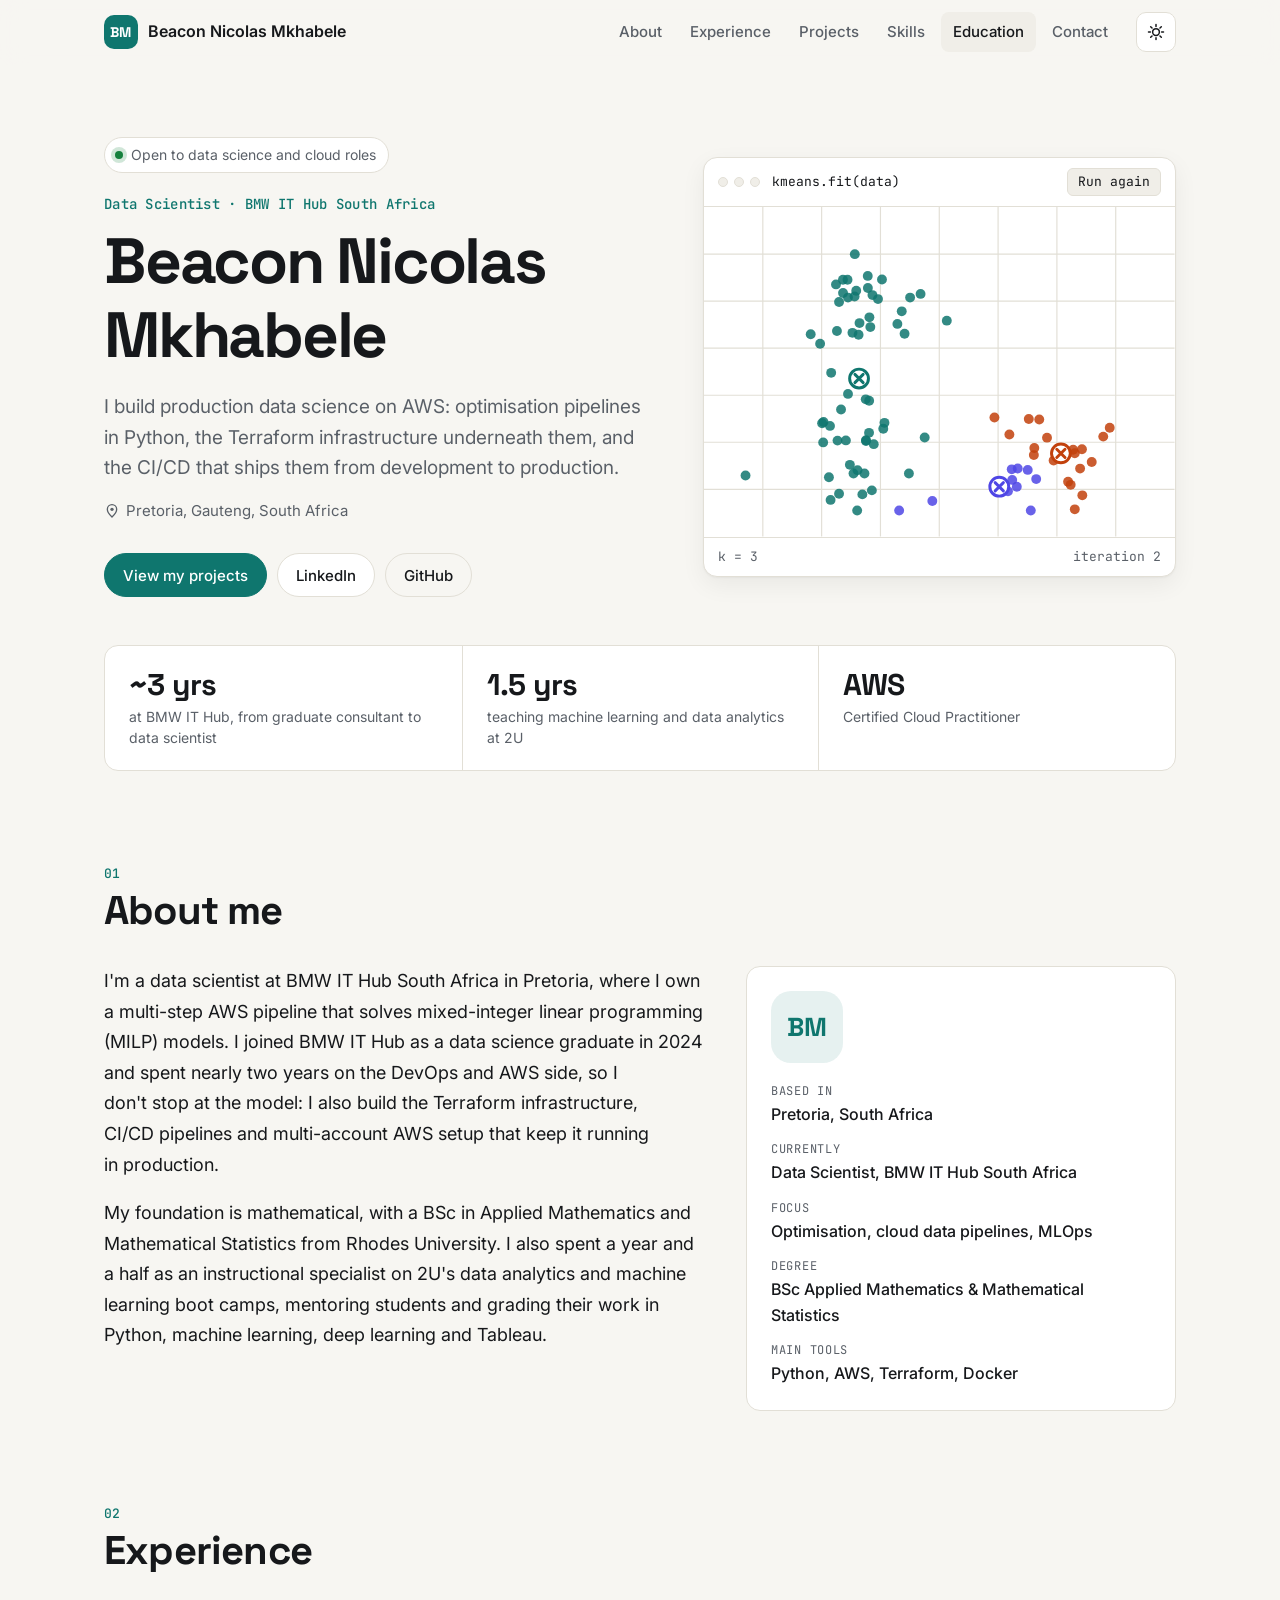
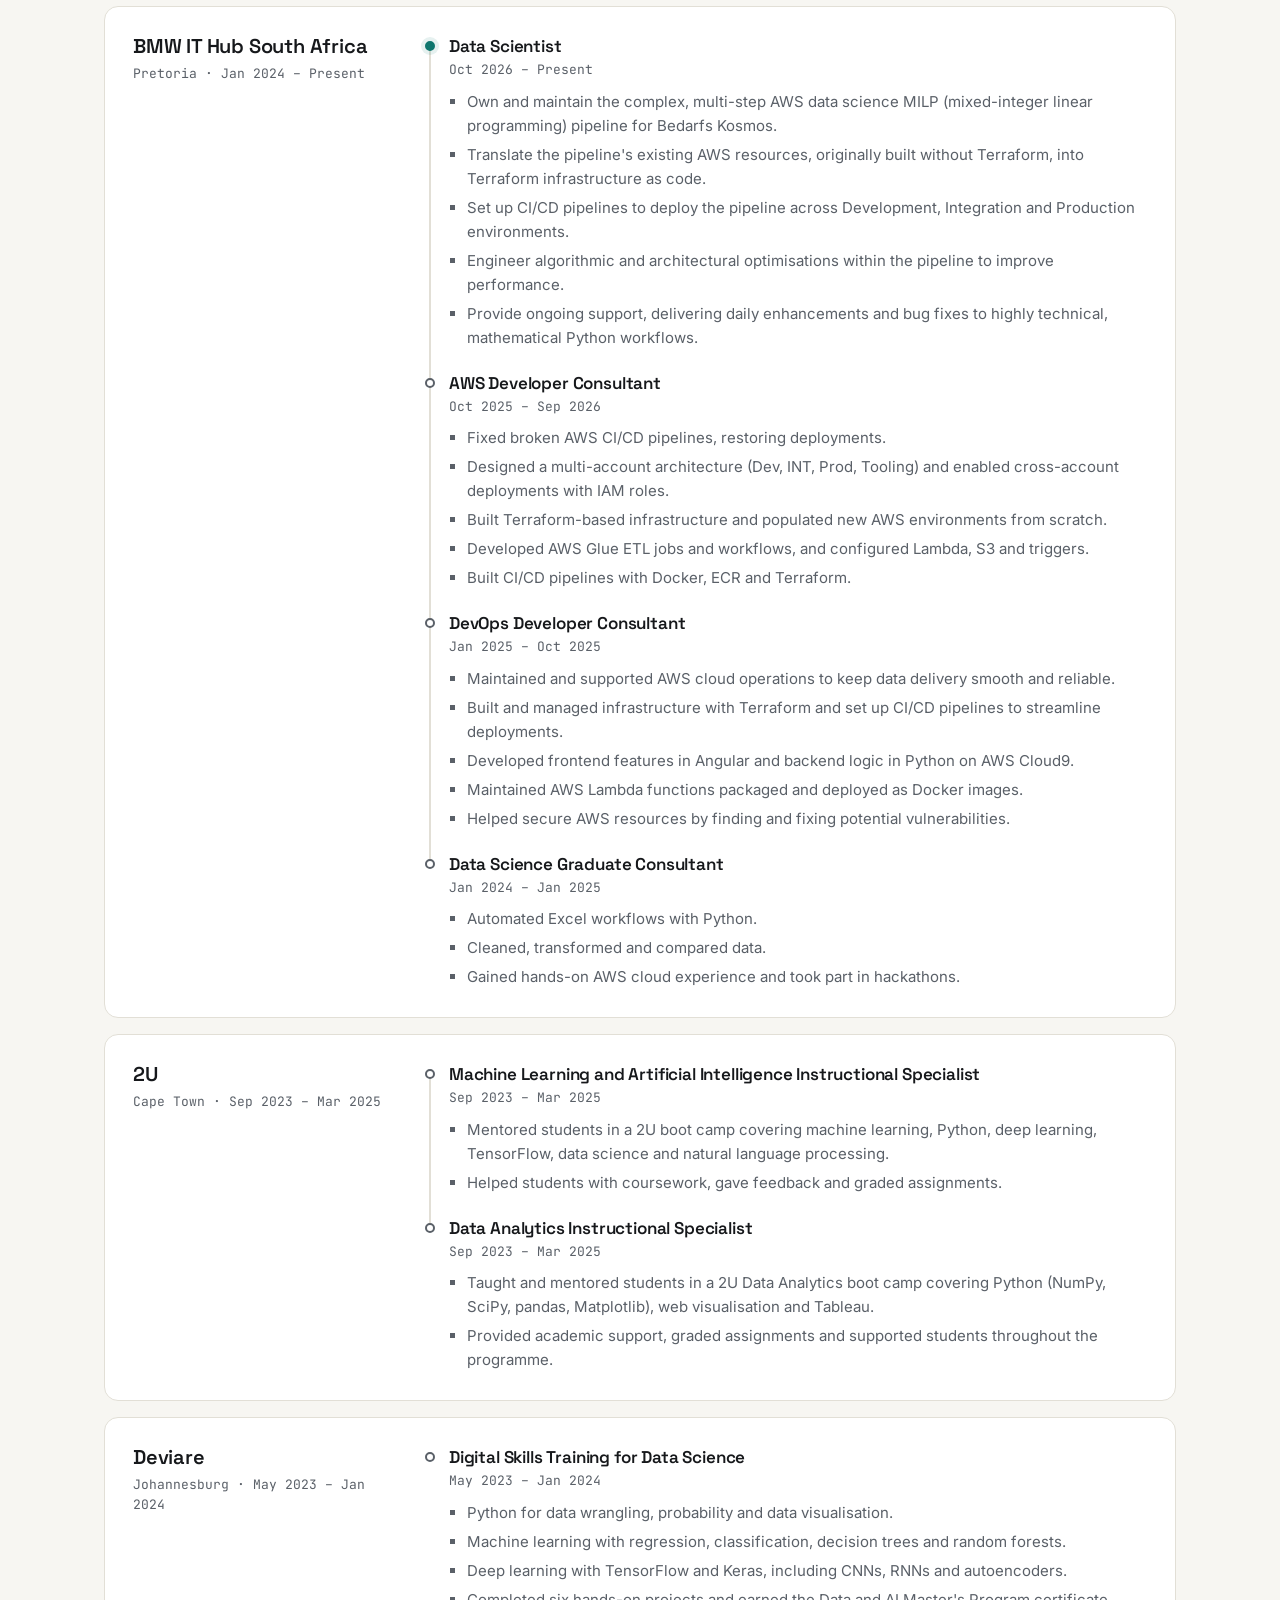
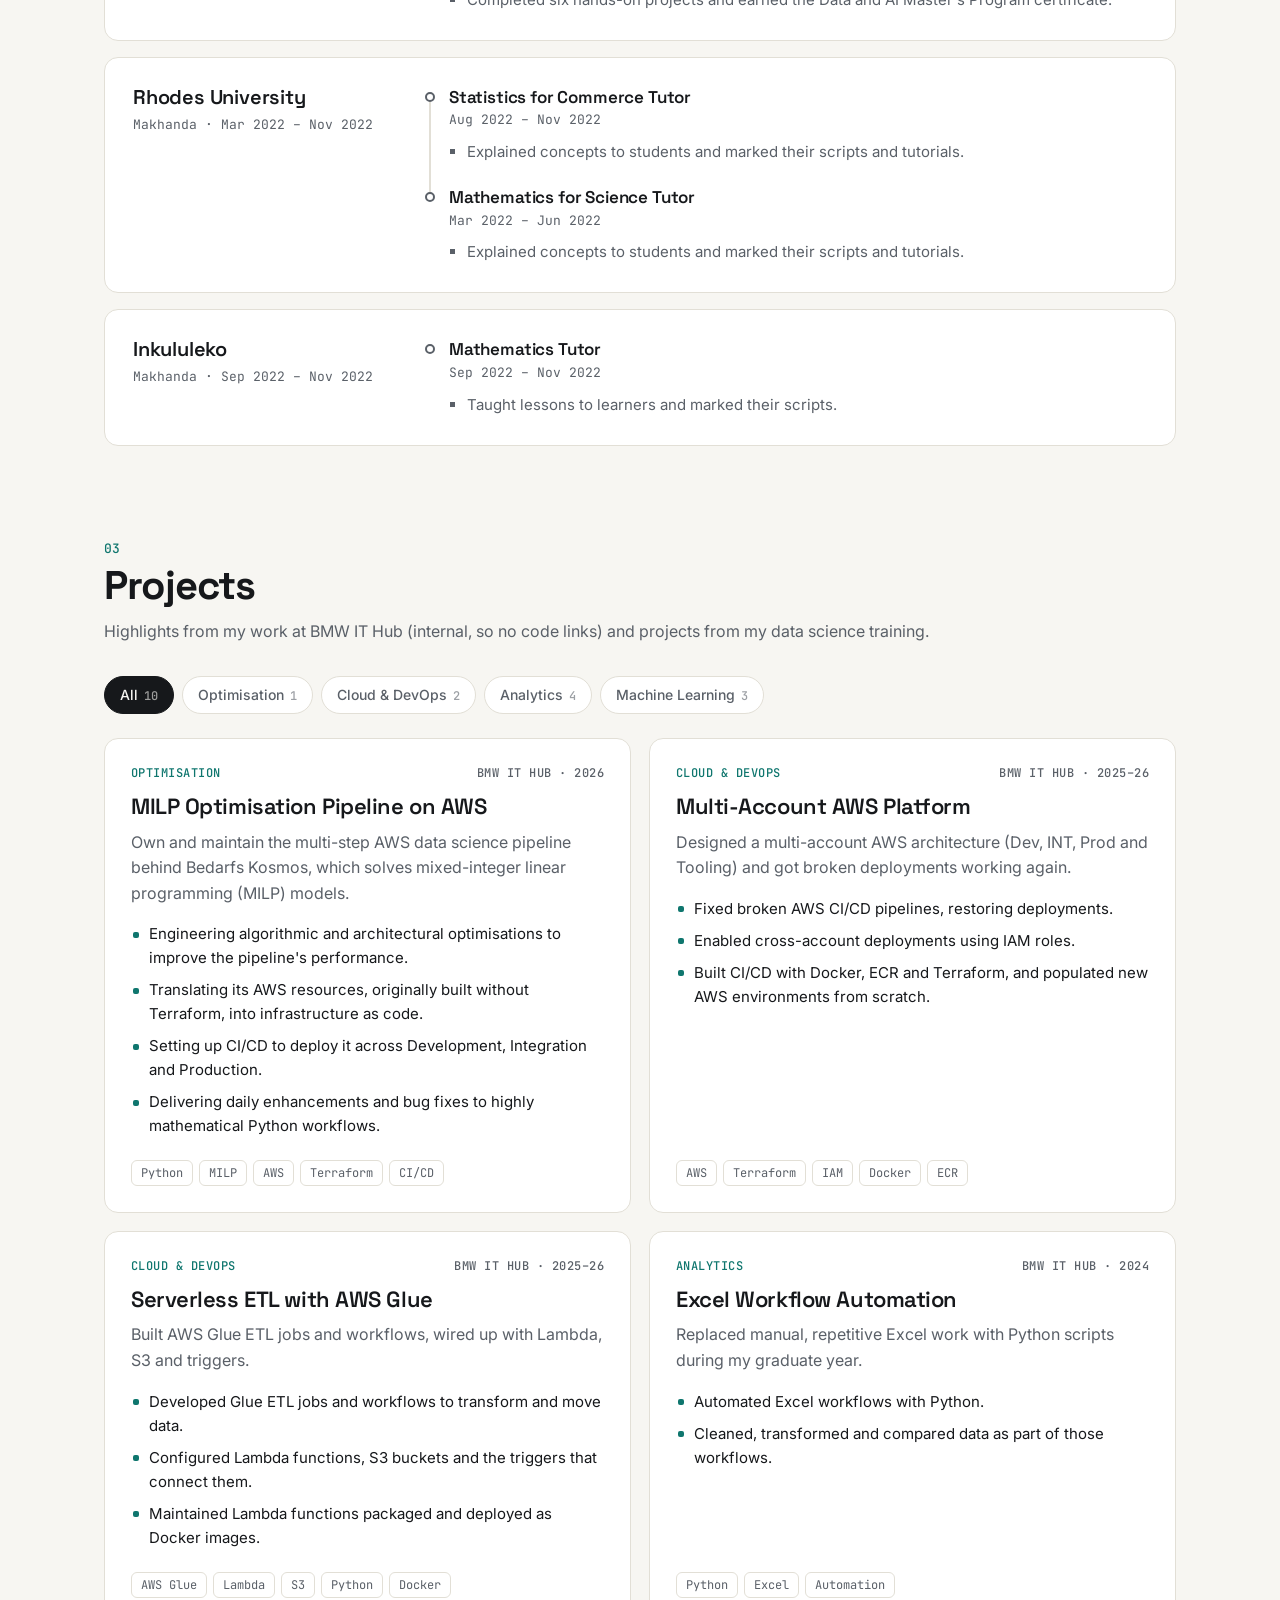
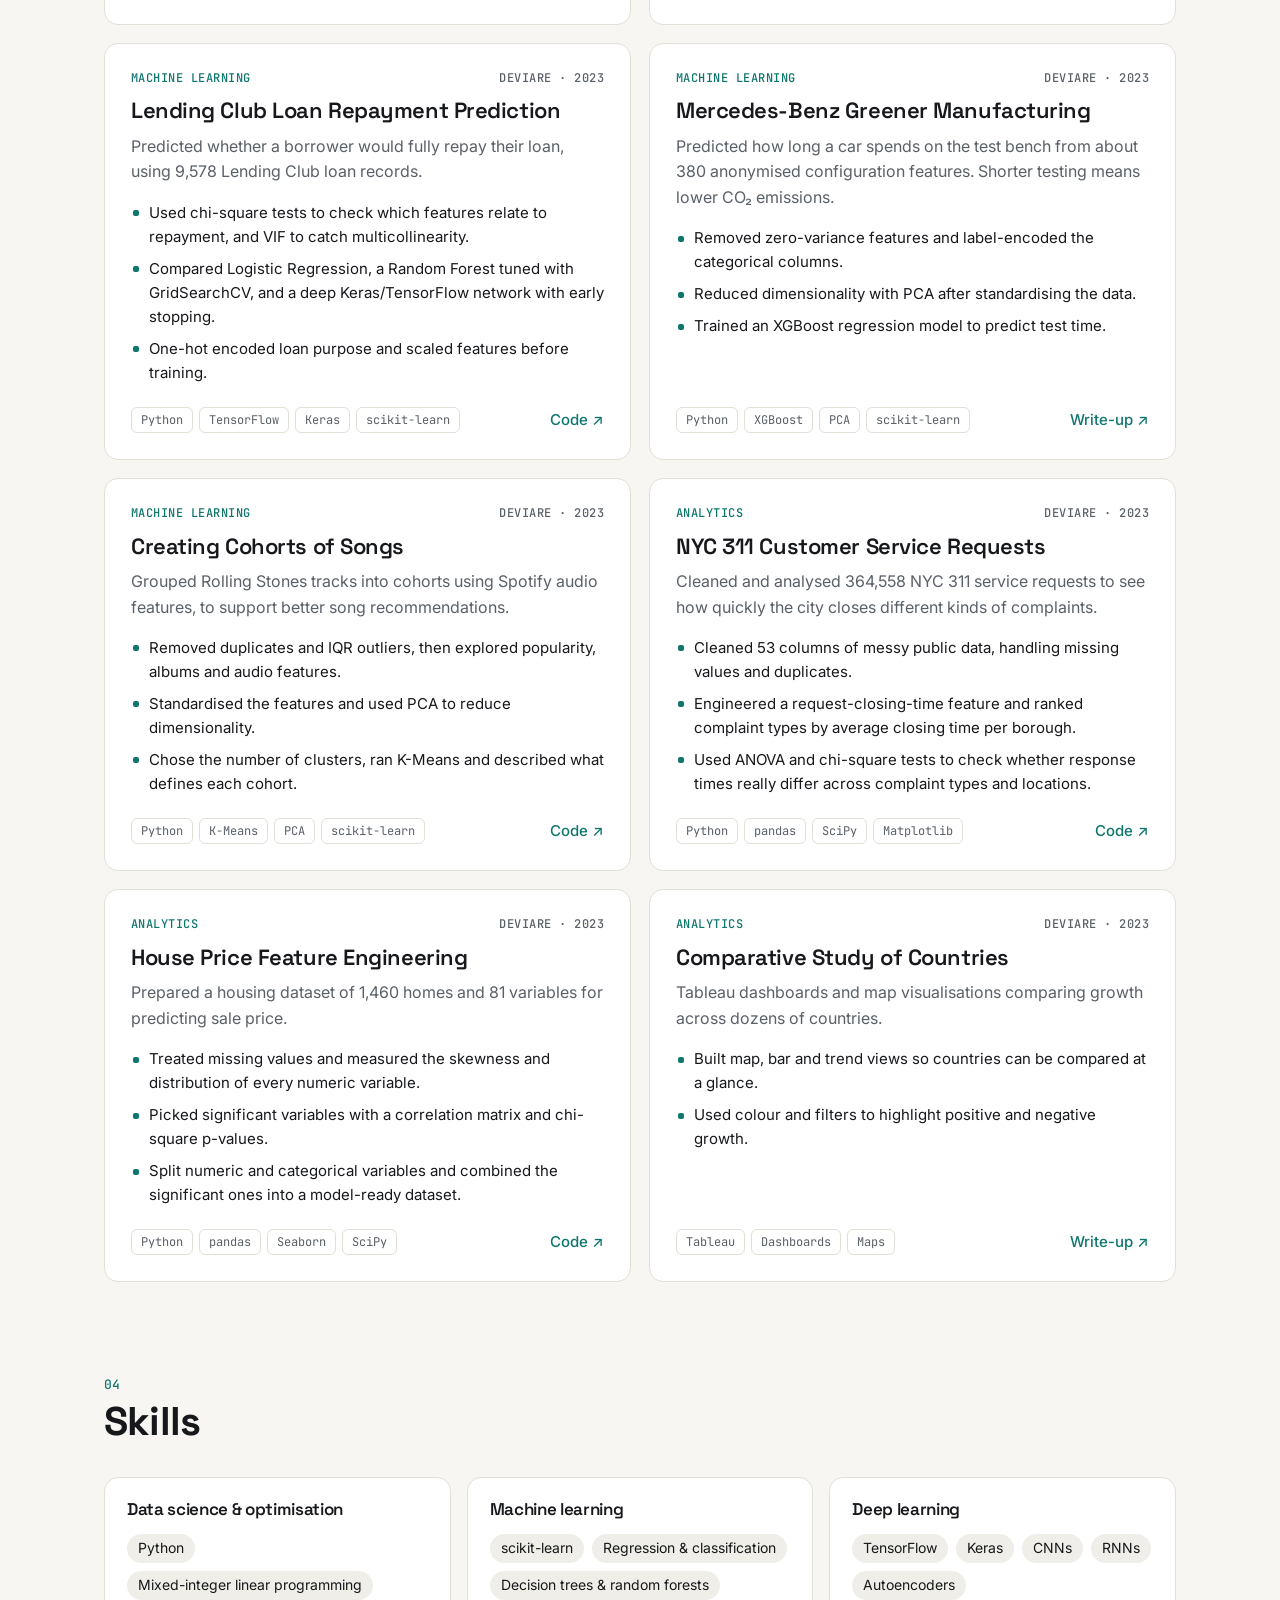
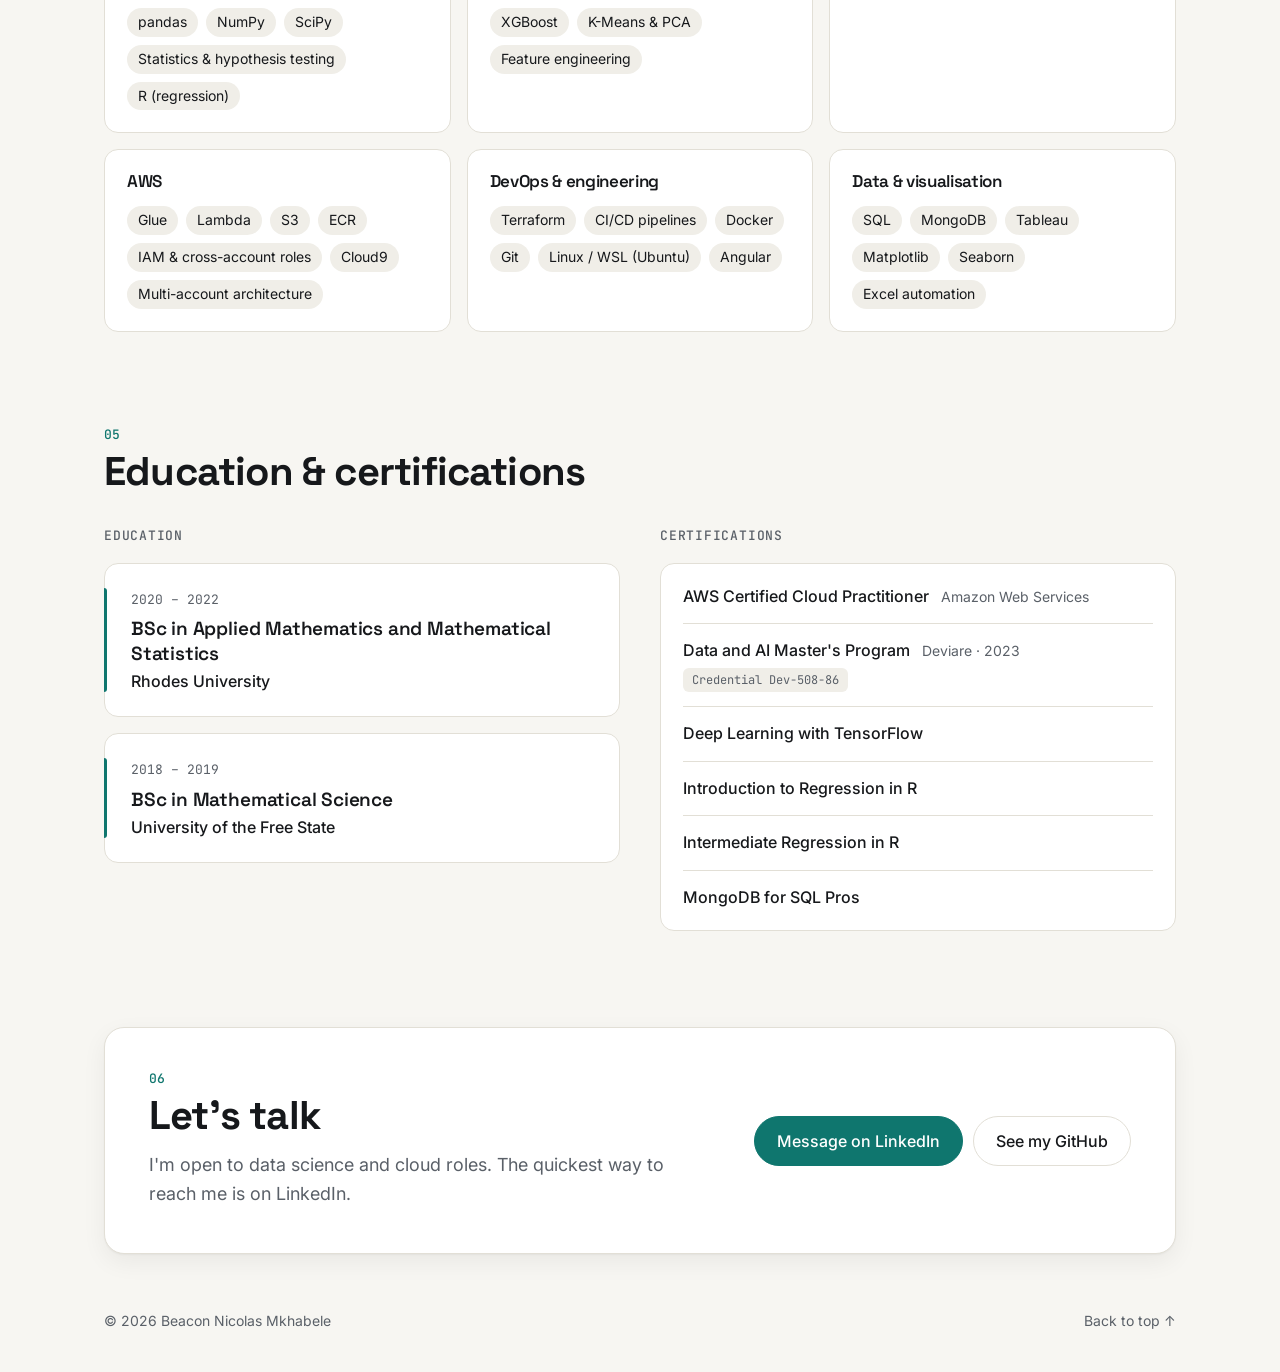
==== index.html @ 9f48eb8f "Align portfolio with LinkedIn profile and BMW IT Hub experience Reposition the site around the curre" ====
<!doctype html>
<html lang="en">
  <head>
    <meta charset="utf-8" />
    <meta name="viewport" content="width=device-width, initial-scale=1" />
    <title>Beacon Nicolas Mkhabele · Data Scientist</title>
    <meta
      name="description"
      content="Portfolio of Beacon Nicolas Mkhabele, Data Scientist at BMW IT Hub South Africa, working across Python, mathematical optimisation, AWS, Terraform and CI/CD."
    />
    <meta name="author" content="Beacon Nicolas Mkhabele" />
    <meta name="theme-color" content="#0f766e" />

    <!-- Link previews (LinkedIn, WhatsApp, email). If you move the site, update the URLs below. -->
    <meta property="og:type" content="website" />
    <meta property="og:title" content="Beacon Nicolas Mkhabele · Data Scientist" />
    <meta
      property="og:description"
      content="Data scientist building optimisation pipelines and cloud infrastructure on AWS: Python, MILP, Terraform and CI/CD."
    />
    <meta property="og:url" content="https://beaconnicolas.github.io/pushing/" />
    <meta property="og:image" content="https://beaconnicolas.github.io/pushing/assets/og-image.png" />
    <meta property="og:image:width" content="1200" />
    <meta property="og:image:height" content="630" />
    <meta name="twitter:card" content="summary_large_image" />

    <link rel="icon" href="assets/favicon.svg" type="image/svg+xml" />
    <link rel="preconnect" href="https://fonts.googleapis.com" />
    <link rel="preconnect" href="https://fonts.gstatic.com" crossorigin />
    <link
      href="https://fonts.googleapis.com/css2?family=Inter:wght@400;500;600&family=JetBrains+Mono:wght@400;500&family=Space+Grotesk:wght@500;600;700&display=swap"
      rel="stylesheet"
    />
    <link rel="stylesheet" href="css/style.css" />

    <!-- Apply the saved theme before first paint so the page doesn't flash. -->
    <script>
      try {
        var t = localStorage.getItem("theme");
        if (t === "light" || t === "dark") document.documentElement.setAttribute("data-theme", t);
      } catch (e) {}
    </script>
  </head>
  <body>
    <a class="skip-link" href="#main">Skip to content</a>

    <header class="site-header">
      <nav class="nav container" aria-label="Main">
        <a class="brand" href="#top" aria-label="Back to top">
          <span class="brand-mark" data-bind="initials">BM</span>
          <span class="brand-name" data-bind="name">Beacon Nicolas Mkhabele</span>
        </a>
        <button class="nav-toggle" type="button" aria-expanded="false" aria-controls="nav-menu">
          <span class="sr-only">Menu</span>
          <svg width="22" height="22" viewBox="0 0 24 24" aria-hidden="true">
            <path d="M4 7h16M4 12h16M4 17h16" stroke="currentColor" stroke-width="2" stroke-linecap="round" />
          </svg>
        </button>
        <div class="nav-menu" id="nav-menu">
          <a href="#about">About</a>
          <a href="#experience">Experience</a>
          <a href="#projects">Projects</a>
          <a href="#skills">Skills</a>
          <a href="#education">Education</a>
          <a href="#contact">Contact</a>
          <a class="btn btn-small btn-primary" data-resume hidden download>Download CV</a>
        </div>
        <button class="theme-toggle" type="button" aria-label="Switch colour theme">
          <svg class="icon-sun" width="18" height="18" viewBox="0 0 24 24" aria-hidden="true">
            <circle cx="12" cy="12" r="4.5" fill="none" stroke="currentColor" stroke-width="2" />
            <path
              d="M12 2v2.5M12 19.5V22M2 12h2.5M19.5 12H22M4.9 4.9l1.8 1.8M17.3 17.3l1.8 1.8M4.9 19.1l1.8-1.8M17.3 6.7l1.8-1.8"
              stroke="currentColor"
              stroke-width="2"
              stroke-linecap="round"
            />
          </svg>
          <svg class="icon-moon" width="18" height="18" viewBox="0 0 24 24" aria-hidden="true">
            <path d="M20 14.5A8 8 0 1 1 9.5 4a6.5 6.5 0 0 0 10.5 10.5Z" fill="none" stroke="currentColor" stroke-width="2" stroke-linejoin="round" />
          </svg>
        </button>
      </nav>
    </header>

    <main id="main">
      <section class="hero container" id="top">
        <div class="hero-text">
          <p class="status"><span class="status-dot" aria-hidden="true"></span><span data-bind="availability"></span></p>
          <p class="eyebrow" data-bind="role"></p>
          <h1 data-bind="name">Beacon Nicolas Mkhabele</h1>
          <p class="lede" data-bind="tagline"></p>
          <p class="hero-location">
            <svg width="16" height="16" viewBox="0 0 24 24" aria-hidden="true">
              <path d="M12 21s-7-6.2-7-11.5a7 7 0 0 1 14 0C19 14.8 12 21 12 21Z" fill="none" stroke="currentColor" stroke-width="2" />
              <circle cx="12" cy="9.5" r="2.5" fill="currentColor" />
            </svg>
            <span data-bind="location"></span>
          </p>
          <div class="hero-actions">
            <a class="btn btn-primary" href="#projects">View my projects</a>
            <a class="btn" data-resume hidden download>Download CV</a>
            <a class="btn" data-link="linkedin" hidden target="_blank" rel="noopener">LinkedIn</a>
            <a class="btn btn-ghost" data-link="github" hidden target="_blank" rel="noopener">GitHub</a>
          </div>
        </div>

        <figure class="plot-card" aria-labelledby="plot-caption">
          <div class="plot-head">
            <span class="plot-dots" aria-hidden="true"><i></i><i></i><i></i></span>
            <code>kmeans.fit(data)</code>
            <button class="plot-run" type="button">Run again</button>
          </div>
          <svg class="plot" viewBox="0 0 400 280" role="img" aria-label="Animated k-means clustering of sample points into three groups">
            <g class="plot-grid" aria-hidden="true"></g>
            <g class="plot-points"></g>
            <g class="plot-centroids"></g>
          </svg>
          <figcaption id="plot-caption" class="plot-foot">
            <span>k = 3</span>
            <span class="plot-status" aria-live="polite">iteration 0</span>
          </figcaption>
        </figure>
      </section>

      <section class="container" aria-label="Highlights">
        <ul class="stats" data-render="stats"></ul>
      </section>

      <section class="section container" id="about">
        <div class="section-head">
          <p class="section-kicker">01</p>
          <h2>About me</h2>
        </div>
        <div class="about">
          <div class="about-text" data-render="about"></div>
          <aside class="about-card">
            <div class="avatar" data-render="avatar"></div>
            <dl class="facts" data-render="facts"></dl>
          </aside>
        </div>
      </section>

      <section class="section container" id="experience">
        <div class="section-head">
          <p class="section-kicker">02</p>
          <h2>Experience</h2>
        </div>
        <ol class="jobs" data-render="experience"></ol>
      </section>

      <section class="section container" id="projects">
        <div class="section-head">
          <p class="section-kicker">03</p>
          <h2>Projects</h2>
          <p class="section-sub">Highlights from my work at BMW IT Hub (internal, so no code links) and projects from my data science training.</p>
        </div>
        <div class="filters" role="group" aria-label="Filter projects by category" data-render="filters"></div>
        <div class="projects" data-render="projects"></div>
      </section>

      <section class="section container" id="skills">
        <div class="section-head">
          <p class="section-kicker">04</p>
          <h2>Skills</h2>
        </div>
        <div class="skills" data-render="skills"></div>
      </section>

      <section class="section container" id="education">
        <div class="section-head">
          <p class="section-kicker">05</p>
          <h2>Education &amp; certifications</h2>
        </div>
        <div class="timeline-wrap">
          <div>
            <h3 class="col-title">Education</h3>
            <ol class="timeline" data-render="education"></ol>
          </div>
          <div>
            <h3 class="col-title">Certifications</h3>
            <ul class="certs" data-render="certifications"></ul>
          </div>
        </div>
      </section>

      <section class="section container" id="contact">
        <div class="contact">
          <div>
            <p class="section-kicker">06</p>
            <h2>Let's talk</h2>
            <p class="contact-text">
              I'm <span data-bind="availabilityLower"></span>. The quickest way to reach me is on LinkedIn.
            </p>
          </div>
          <div class="contact-actions">
            <a class="btn btn-primary btn-large" data-link="email" hidden>Email me</a>
            <a class="btn btn-large" data-link="linkedin" hidden target="_blank" rel="noopener">Message on LinkedIn</a>
            <a class="btn btn-large" data-resume hidden download>Download CV</a>
            <a class="btn btn-ghost btn-large" data-link="github" hidden target="_blank" rel="noopener">See my GitHub</a>
          </div>
        </div>
      </section>
    </main>

    <footer class="site-footer container">
      <p>© <span data-bind="year"></span> <span data-bind="name">Beacon Nicolas Mkhabele</span></p>
      <a href="#top">Back to top ↑</a>
    </footer>

    <noscript>
      <p class="container">This site needs JavaScript to show its content. Please enable it and reload.</p>
    </noscript>

    <script src="js/content.js"></script>
    <script src="js/main.js"></script>
  </body>
</html>
---- css/style.css ----
/* ---------- Colour tokens ---------- */
:root {
  --bg: #f7f6f2;
  --surface: #ffffff;
  --surface-2: #f0eee8;
  --text: #16181b;
  --muted: #5a6068;
  --border: #e2dfd6;
  --accent: #0f766e;
  --accent-hover: #0b5f58;
  --accent-ink: #ffffff;
  --accent-soft: rgba(15, 118, 110, 0.1);
  --c1: #0f766e;
  --c2: #c2410c;
  --c3: #4f46e5;
  --point-idle: #b9b6ad;
  --ok: #15803d;
  --shadow: 0 1px 2px rgba(20, 20, 20, 0.04), 0 8px 24px rgba(20, 20, 20, 0.06);

  --font-sans: "Inter", system-ui, -apple-system, "Segoe UI", Roboto, sans-serif;
  --font-display: "Space Grotesk", "Inter", system-ui, sans-serif;
  --font-mono: "JetBrains Mono", ui-monospace, SFMono-Regular, Menlo, monospace;
  --radius: 14px;
  --gutter: 24px;
  color-scheme: light;
}

@media (prefers-color-scheme: dark) {
  :root:not([data-theme="light"]) {
    --bg: #0e1116;
    --surface: #151a21;
    --surface-2: #1b222b;
    --text: #e7e9ec;
    --muted: #9aa3ad;
    --border: #262e38;
    --accent: #2dd4bf;
    --accent-hover: #5eead4;
    --accent-ink: #042f2a;
    --accent-soft: rgba(45, 212, 191, 0.12);
    --c1: #2dd4bf;
    --c2: #fb923c;
    --c3: #a5b4fc;
    --point-idle: #4a535e;
    --ok: #4ade80;
    --shadow: 0 1px 2px rgba(0, 0, 0, 0.3), 0 8px 24px rgba(0, 0, 0, 0.25);
    color-scheme: dark;
  }
}

:root[data-theme="dark"] {
  --bg: #0e1116;
  --surface: #151a21;
  --surface-2: #1b222b;
  --text: #e7e9ec;
  --muted: #9aa3ad;
  --border: #262e38;
  --accent: #2dd4bf;
  --accent-hover: #5eead4;
  --accent-ink: #042f2a;
  --accent-soft: rgba(45, 212, 191, 0.12);
  --c1: #2dd4bf;
  --c2: #fb923c;
  --c3: #a5b4fc;
  --point-idle: #4a535e;
  --ok: #4ade80;
  --shadow: 0 1px 2px rgba(0, 0, 0, 0.3), 0 8px 24px rgba(0, 0, 0, 0.25);
  color-scheme: dark;
}

/* ---------- Base ---------- */
*,
*::before,
*::after {
  box-sizing: border-box;
}

html {
  scroll-behavior: smooth;
  scroll-padding-top: 80px;
  -webkit-text-size-adjust: 100%;
}

body {
  margin: 0;
  background: var(--bg);
  color: var(--text);
  font-family: var(--font-sans);
  font-size: 16px;
  line-height: 1.6;
  -webkit-font-smoothing: antialiased;
  overflow-x: hidden;
}

h1,
h2,
h3 {
  font-family: var(--font-display);
  line-height: 1.15;
  margin: 0;
  letter-spacing: -0.02em;
}

p {
  margin: 0;
}

a {
  color: var(--accent);
  text-decoration-thickness: 1px;
  text-underline-offset: 3px;
}

a:hover {
  color: var(--accent-hover);
}

:focus-visible {
  outline: 2px solid var(--accent);
  outline-offset: 3px;
  border-radius: 6px;
}

.container {
  width: 100%;
  max-width: 1120px;
  margin: 0 auto;
  padding: 0 var(--gutter);
}

.sr-only {
  position: absolute;
  width: 1px;
  height: 1px;
  padding: 0;
  margin: -1px;
  overflow: hidden;
  clip: rect(0, 0, 0, 0);
  white-space: nowrap;
  border: 0;
}

.skip-link {
  position: absolute;
  left: 16px;
  top: -48px;
  z-index: 100;
  padding: 8px 14px;
  background: var(--accent);
  color: var(--accent-ink);
  border-radius: 8px;
  text-decoration: none;
}

.skip-link:focus {
  top: 12px;
}

[hidden] {
  display: none !important;
}

/* ---------- Buttons ---------- */
.btn {
  display: inline-flex;
  align-items: center;
  justify-content: center;
  gap: 8px;
  min-height: 44px;
  padding: 0 18px;
  border: 1px solid var(--border);
  border-radius: 999px;
  background: var(--surface);
  color: var(--text);
  font: 500 15px/1 var(--font-sans);
  text-decoration: none;
  cursor: pointer;
  transition: background-color 0.15s, border-color 0.15s, color 0.15s, transform 0.15s;
}

.btn:hover {
  color: var(--text);
  border-color: var(--muted);
}

.btn:active {
  transform: translateY(1px);
}

.btn-primary {
  background: var(--accent);
  border-color: var(--accent);
  color: var(--accent-ink);
}

.btn-primary:hover {
  background: var(--accent-hover);
  border-color: var(--accent-hover);
  color: var(--accent-ink);
}

.btn-ghost {
  background: transparent;
}

.btn-small {
  min-height: 36px;
  padding: 0 14px;
  font-size: 14px;
}

.btn-large {
  min-height: 50px;
  padding: 0 22px;
  font-size: 16px;
}

/* ---------- Header ---------- */
.site-header {
  position: sticky;
  top: 0;
  z-index: 50;
  background: color-mix(in srgb, var(--bg) 82%, transparent);
  backdrop-filter: saturate(1.4) blur(12px);
  -webkit-backdrop-filter: saturate(1.4) blur(12px);
  border-bottom: 1px solid transparent;
  transition: border-color 0.2s;
}

.site-header.is-scrolled {
  border-bottom-color: var(--border);
}

.nav {
  display: flex;
  align-items: center;
  gap: 16px;
  height: 64px;
}

.brand {
  display: flex;
  align-items: center;
  gap: 10px;
  color: var(--text);
  text-decoration: none;
  font-weight: 600;
  margin-right: auto;
  min-width: 0;
}

.brand:hover {
  color: var(--text);
}

.brand-mark {
  display: grid;
  place-items: center;
  flex: none;
  width: 34px;
  height: 34px;
  border-radius: 10px;
  background: var(--accent);
  color: var(--accent-ink);
  font: 700 14px/1 var(--font-display);
  letter-spacing: 0.02em;
}

.brand-name {
  white-space: nowrap;
  overflow: hidden;
  text-overflow: ellipsis;
}

.nav-menu {
  display: flex;
  align-items: center;
  gap: 4px;
}

.nav-menu a:not(.btn) {
  padding: 8px 12px;
  border-radius: 8px;
  color: var(--muted);
  font-size: 15px;
  font-weight: 500;
  text-decoration: none;
}

.nav-menu a:not(.btn):hover,
.nav-menu a.is-active {
  color: var(--text);
  background: var(--surface-2);
}

.nav-menu .btn {
  margin-left: 8px;
}

.theme-toggle,
.nav-toggle {
  display: grid;
  place-items: center;
  width: 40px;
  height: 40px;
  padding: 0;
  border: 1px solid var(--border);
  border-radius: 10px;
  background: var(--surface);
  color: var(--text);
  cursor: pointer;
}

.nav-toggle {
  display: none;
}

.icon-moon {
  display: none;
}

:root[data-theme="dark"] .icon-sun {
  display: none;
}

:root[data-theme="dark"] .icon-moon {
  display: block;
}

@media (prefers-color-scheme: dark) {
  :root:not([data-theme="light"]) .icon-sun {
    display: none;
  }
  :root:not([data-theme="light"]) .icon-moon {
    display: block;
  }
}

/* ---------- Hero ---------- */
.hero {
  display: grid;
  grid-template-columns: minmax(0, 1.15fr) minmax(0, 1fr);
  gap: 56px;
  align-items: center;
  padding-top: 72px;
  padding-bottom: 48px;
}

.status {
  display: inline-flex;
  align-items: center;
  gap: 8px;
  padding: 6px 12px 6px 10px;
  margin-bottom: 22px;
  border: 1px solid var(--border);
  border-radius: 999px;
  background: var(--surface);
  color: var(--muted);
  font-size: 14px;
}

.status-dot {
  width: 8px;
  height: 8px;
  border-radius: 50%;
  background: var(--ok);
  box-shadow: 0 0 0 4px color-mix(in srgb, var(--ok) 20%, transparent);
}

.eyebrow {
  margin-bottom: 10px;
  color: var(--accent);
  font: 500 14px/1.4 var(--font-mono);
  letter-spacing: 0.02em;
}

.hero h1 {
  font-size: clamp(40px, 6vw, 64px);
  font-weight: 700;
  letter-spacing: -0.035em;
  text-wrap: balance;
}

.lede {
  max-width: 34em;
  margin-top: 20px;
  color: var(--muted);
  font-size: clamp(17px, 1.6vw, 19px);
  line-height: 1.6;
  text-wrap: pretty;
}

.hero-location {
  display: flex;
  align-items: center;
  gap: 6px;
  margin-top: 16px;
  color: var(--muted);
  font-size: 15px;
}

.hero-actions {
  display: flex;
  flex-wrap: wrap;
  gap: 10px;
  margin-top: 30px;
}

/* Plot card */
.plot-card {
  margin: 0;
  border: 1px solid var(--border);
  border-radius: var(--radius);
  background: var(--surface);
  box-shadow: var(--shadow);
  overflow: hidden;
}

.plot-head,
.plot-foot {
  display: flex;
  align-items: center;
  gap: 12px;
  padding: 10px 14px;
  font: 400 13px/1.4 var(--font-mono);
  color: var(--muted);
}

.plot-head {
  border-bottom: 1px solid var(--border);
}

.plot-head code {
  font: inherit;
  color: var(--text);
}

.plot-dots {
  display: flex;
  gap: 6px;
}

.plot-dots i {
  width: 10px;
  height: 10px;
  border-radius: 50%;
  background: var(--surface-2);
  border: 1px solid var(--border);
}

.plot-run {
  margin-left: auto;
  padding: 4px 10px;
  border: 1px solid var(--border);
  border-radius: 6px;
  background: var(--surface-2);
  color: var(--text);
  font: inherit;
  cursor: pointer;
}

.plot-run:hover {
  border-color: var(--muted);
}

.plot {
  display: block;
  width: 100%;
  height: auto;
  background: var(--surface);
}

.plot-grid line {
  stroke: var(--border);
  stroke-width: 1;
}

.plot-points circle {
  fill: var(--point-idle);
  transition: fill 0.45s ease;
}

.plot-points circle[data-k="0"],
.plot-centroids [data-k="0"] {
  fill: var(--c1);
  color: var(--c1);
}
.plot-points circle[data-k="1"],
.plot-centroids [data-k="1"] {
  fill: var(--c2);
  color: var(--c2);
}
.plot-points circle[data-k="2"],
.plot-centroids [data-k="2"] {
  fill: var(--c3);
  color: var(--c3);
}

.plot-centroids g {
  transition: transform 0.6s cubic-bezier(0.3, 0.7, 0.2, 1), opacity 0.3s;
}

.plot-centroids circle {
  fill: var(--surface);
  stroke: currentColor;
  stroke-width: 2.5;
}

.plot-centroids path {
  stroke: currentColor;
  stroke-width: 2.5;
  stroke-linecap: round;
}

.plot-foot {
  justify-content: space-between;
  border-top: 1px solid var(--border);
}

/* ---------- Stats ---------- */
.stats {
  display: grid;
  grid-template-columns: repeat(3, minmax(0, 1fr));
  gap: 0;
  margin: 0;
  padding: 0;
  list-style: none;
  border: 1px solid var(--border);
  border-radius: var(--radius);
  background: var(--surface);
}

.stats li {
  padding: 22px 24px;
}

.stats li + li {
  border-left: 1px solid var(--border);
}

.stat-value {
  display: block;
  font: 700 30px/1.1 var(--font-display);
  letter-spacing: -0.02em;
}

.stat-label {
  display: block;
  margin-top: 6px;
  color: var(--muted);
  font-size: 14px;
  line-height: 1.45;
}

/* ---------- Sections ---------- */
.section {
  padding-top: 96px;
}

.section-head {
  margin-bottom: 32px;
}

.section-kicker {
  margin-bottom: 8px;
  color: var(--accent);
  font: 500 13px/1 var(--font-mono);
}

.section h2 {
  font-size: clamp(30px, 4vw, 40px);
  font-weight: 700;
}

.section-sub {
  margin-top: 10px;
  color: var(--muted);
}

/* About */
.about {
  display: grid;
  grid-template-columns: minmax(0, 1.4fr) minmax(0, 1fr);
  gap: 40px;
  align-items: start;
}

.about-text p {
  font-size: 18px;
  line-height: 1.7;
  text-wrap: pretty;
}

.about-text p + p {
  margin-top: 18px;
}

.about-card {
  padding: 24px;
  border: 1px solid var(--border);
  border-radius: var(--radius);
  background: var(--surface);
}

.avatar {
  display: grid;
  place-items: center;
  width: 72px;
  height: 72px;
  margin-bottom: 20px;
  border-radius: 20px;
  background: var(--accent-soft);
  color: var(--accent);
  font: 700 26px/1 var(--font-display);
  overflow: hidden;
}

.avatar img {
  width: 100%;
  height: 100%;
  object-fit: cover;
}

.facts {
  display: grid;
  gap: 14px;
  margin: 0;
}

.facts div {
  display: grid;
  gap: 2px;
}

.facts dt {
  color: var(--muted);
  font: 400 12px/1.4 var(--font-mono);
  text-transform: uppercase;
  letter-spacing: 0.06em;
}

.facts dd {
  margin: 0;
  font-weight: 500;
}

/* Skills */
.skills {
  display: grid;
  grid-template-columns: repeat(3, minmax(0, 1fr));
  gap: 16px;
}

.skill-card {
  padding: 22px;
  border: 1px solid var(--border);
  border-radius: var(--radius);
  background: var(--surface);
}

.skill-card h3 {
  margin-bottom: 14px;
  font-size: 17px;
  font-weight: 600;
}

.chips {
  display: flex;
  flex-wrap: wrap;
  gap: 8px;
  margin: 0;
  padding: 0;
  list-style: none;
}

.chips li {
  padding: 5px 11px;
  border-radius: 999px;
  background: var(--surface-2);
  font-size: 14px;
  line-height: 1.35;
}

/* Projects */
.filters {
  display: flex;
  flex-wrap: wrap;
  gap: 8px;
  margin-bottom: 24px;
}

.filter {
  min-height: 38px;
  padding: 0 15px;
  border: 1px solid var(--border);
  border-radius: 999px;
  background: var(--surface);
  color: var(--muted);
  font: 500 14px/1 var(--font-sans);
  cursor: pointer;
}

.filter:hover {
  color: var(--text);
  border-color: var(--muted);
}

.filter[aria-pressed="true"] {
  background: var(--text);
  border-color: var(--text);
  color: var(--bg);
}

.filter-count {
  margin-left: 6px;
  opacity: 0.6;
  font-family: var(--font-mono);
  font-size: 12px;
}

.projects {
  display: grid;
  grid-template-columns: repeat(2, minmax(0, 1fr));
  gap: 18px;
}

.project {
  display: flex;
  flex-direction: column;
  padding: 26px;
  border: 1px solid var(--border);
  border-radius: var(--radius);
  background: var(--surface);
  transition: border-color 0.2s, box-shadow 0.2s, transform 0.2s;
}

.project:hover {
  border-color: color-mix(in srgb, var(--accent) 45%, var(--border));
  box-shadow: var(--shadow);
}

.project-meta {
  display: flex;
  justify-content: space-between;
  gap: 12px;
  margin-bottom: 12px;
  font: 500 12px/1.4 var(--font-mono);
  letter-spacing: 0.04em;
  text-transform: uppercase;
}

.project-cat {
  color: var(--accent);
}

.project-year {
  color: var(--muted);
}

.project h3 {
  font-size: 22px;
  font-weight: 600;
}

.project-summary {
  margin-top: 10px;
  color: var(--muted);
}

.project ul.points {
  margin: 16px 0 0;
  padding: 0;
  list-style: none;
  display: grid;
  gap: 8px;
  font-size: 15px;
}

.project ul.points li {
  position: relative;
  padding-left: 18px;
}

.project ul.points li::before {
  content: "";
  position: absolute;
  left: 2px;
  top: 0.62em;
  width: 6px;
  height: 6px;
  border-radius: 2px;
  background: var(--accent);
}

.project-foot {
  display: flex;
  flex-wrap: wrap;
  align-items: center;
  justify-content: space-between;
  gap: 14px;
  margin-top: auto;
  padding-top: 22px;
}

.tags {
  display: flex;
  flex-wrap: wrap;
  gap: 6px;
  margin: 0;
  padding: 0;
  list-style: none;
}

.tags li {
  padding: 3px 9px;
  border: 1px solid var(--border);
  border-radius: 6px;
  color: var(--muted);
  font: 400 12px/1.5 var(--font-mono);
}

.project-links {
  display: flex;
  gap: 14px;
}

.project-links a {
  font-weight: 500;
  font-size: 15px;
  text-decoration: none;
  white-space: nowrap;
}

.project-links a:hover {
  text-decoration: underline;
}

/* Timeline */
.timeline-wrap {
  display: grid;
  grid-template-columns: repeat(2, minmax(0, 1fr));
  gap: 40px;
}

.col-title {
  margin-bottom: 18px;
  color: var(--muted);
  font: 500 13px/1.4 var(--font-mono);
  text-transform: uppercase;
  letter-spacing: 0.06em;
}

.timeline {
  margin: 0;
  padding: 0;
  list-style: none;
  display: grid;
  gap: 16px;
}

.timeline > li {
  position: relative;
  padding: 22px 22px 22px 26px;
  border: 1px solid var(--border);
  border-radius: var(--radius);
  background: var(--surface);
}

.timeline > li::before {
  content: "";
  position: absolute;
  left: -1px;
  top: 24px;
  bottom: 24px;
  width: 3px;
  border-radius: 0 3px 3px 0;
  background: var(--accent);
}

.tl-period {
  color: var(--muted);
  font: 400 13px/1.4 var(--font-mono);
}

.timeline h4 {
  margin: 6px 0 2px;
  font: 600 19px/1.3 var(--font-display);
  letter-spacing: -0.01em;
}

.tl-org {
  font-weight: 500;
}

.tl-detail {
  margin-top: 10px;
  color: var(--muted);
  font-size: 15px;
}

.timeline ul {
  margin: 12px 0 0;
  padding-left: 18px;
  color: var(--muted);
  font-size: 15px;
}

.timeline ul li + li {
  margin-top: 6px;
}

.tl-credential {
  display: inline-block;
  margin-top: 12px;
  padding: 3px 9px;
  border-radius: 6px;
  background: var(--surface-2);
  font: 400 12px/1.5 var(--font-mono);
  color: var(--muted);
}

/* Experience, grouped by company */
.jobs {
  display: grid;
  gap: 16px;
  margin: 0;
  padding: 0;
  list-style: none;
}

.job {
  display: grid;
  grid-template-columns: minmax(0, 260px) minmax(0, 1fr);
  gap: 32px;
  padding: 28px;
  border: 1px solid var(--border);
  border-radius: var(--radius);
  background: var(--surface);
}

.job-head h3 {
  font-size: 20px;
  font-weight: 600;
  letter-spacing: -0.01em;
}

.job-meta {
  margin-top: 6px;
  color: var(--muted);
  font: 400 13px/1.5 var(--font-mono);
}

.roles {
  display: grid;
  gap: 22px;
  margin: 0;
  padding: 0;
  list-style: none;
}

.role {
  position: relative;
  padding-left: 24px;
}

/* The vertical line joining roles at the same company */
.role::before {
  content: "";
  position: absolute;
  left: 4px;
  top: 14px;
  bottom: -30px;
  width: 2px;
  background: var(--border);
}

.role:last-child::before {
  display: none;
}

.role::after {
  content: "";
  position: absolute;
  left: 0;
  top: 6px;
  width: 10px;
  height: 10px;
  border-radius: 50%;
  background: var(--surface);
  border: 2px solid var(--muted);
}

.role.is-current::after {
  background: var(--accent);
  border-color: var(--accent);
  box-shadow: 0 0 0 4px var(--accent-soft);
}

.role h4 {
  margin: 0;
  font: 600 17px/1.35 var(--font-display);
  letter-spacing: -0.01em;
}

.role-period {
  margin-top: 2px;
  color: var(--muted);
  font: 400 13px/1.5 var(--font-mono);
}

.role ul {
  margin: 10px 0 0;
  padding-left: 18px;
  color: var(--muted);
  font-size: 15px;
}

.role ul li + li {
  margin-top: 5px;
}

/* Certifications */
.certs {
  margin: 0;
  padding: 6px 22px;
  list-style: none;
  border: 1px solid var(--border);
  border-radius: var(--radius);
  background: var(--surface);
}

.certs li {
  display: flex;
  flex-wrap: wrap;
  align-items: baseline;
  gap: 4px 12px;
  padding: 14px 0;
}

.certs li + li {
  border-top: 1px solid var(--border);
}

.cert-title {
  font-weight: 500;
}

.cert-meta {
  color: var(--muted);
  font-size: 14px;
}

.certs .tl-credential {
  margin-top: 0;
}

/* Contact */
.contact {
  display: grid;
  grid-template-columns: minmax(0, 1fr) auto;
  gap: 32px;
  align-items: center;
  padding: 44px;
  border-radius: calc(var(--radius) + 6px);
  background: var(--surface);
  border: 1px solid var(--border);
  box-shadow: var(--shadow);
}

.contact-text {
  max-width: 30em;
  margin-top: 12px;
  color: var(--muted);
  font-size: 18px;
}

.contact-actions {
  display: flex;
  flex-wrap: wrap;
  gap: 10px;
  justify-content: flex-end;
  max-width: 420px;
}

/* Footer */
.site-footer {
  display: flex;
  justify-content: space-between;
  gap: 16px;
  padding-top: 56px;
  padding-bottom: 40px;
  color: var(--muted);
  font-size: 14px;
}

.site-footer a {
  color: var(--muted);
  text-decoration: none;
}

.site-footer a:hover {
  color: var(--text);
}

/* ---------- Responsive ---------- */
@media (max-width: 960px) {
  .hero {
    grid-template-columns: 1fr;
    gap: 40px;
    padding-top: 48px;
  }
  .plot-card {
    max-width: 560px;
  }
  .skills {
    grid-template-columns: repeat(2, minmax(0, 1fr));
  }
  .about {
    grid-template-columns: 1fr;
  }
  .contact {
    grid-template-columns: 1fr;
  }
  .contact-actions {
    justify-content: flex-start;
    max-width: none;
  }
}

@media (max-width: 820px) {
  .nav-toggle {
    display: grid;
  }
  .nav-menu {
    position: absolute;
    top: 64px;
    left: 0;
    right: 0;
    display: none;
    flex-direction: column;
    align-items: stretch;
    gap: 2px;
    padding: 10px 16px 16px;
    background: var(--bg);
    border-bottom: 1px solid var(--border);
    box-shadow: var(--shadow);
  }
  .nav-menu.is-open {
    display: flex;
  }
  .nav-menu a:not(.btn) {
    padding: 12px;
    font-size: 16px;
  }
  .nav-menu .btn {
    margin: 8px 0 0;
  }
  .brand-name {
    display: none;
  }
}

@media (max-width: 720px) {
  .projects,
  .timeline-wrap {
    grid-template-columns: 1fr;
  }
  .job {
    grid-template-columns: 1fr;
    gap: 18px;
  }
  .stats {
    grid-template-columns: 1fr;
  }
  .stats li + li {
    border-left: 0;
    border-top: 1px solid var(--border);
  }
  .stats li {
    display: flex;
    align-items: baseline;
    gap: 14px;
    padding: 16px 20px;
  }
  .stat-value {
    flex: none;
    min-width: 3.4em;
    font-size: 24px;
  }
  .stat-label {
    margin-top: 0;
  }
}

@media (max-width: 560px) {
  :root {
    --gutter: 16px;
  }
  .section {
    padding-top: 72px;
  }
  .skills {
    grid-template-columns: 1fr;
  }
  .project,
  .about-card,
  .job {
    padding: 20px;
  }
  .contact {
    padding: 28px 22px;
  }
  .hero-actions .btn,
  .contact-actions .btn {
    flex: 1 1 auto;
  }
  .site-footer {
    flex-direction: column;
  }
}

@media (prefers-reduced-motion: reduce) {
  html {
    scroll-behavior: auto;
  }
  *,
  *::before,
  *::after {
    transition-duration: 0.01ms !important;
    animation-duration: 0.01ms !important;
  }
}

/* ---------- Print: a clean copy if a recruiter prints the page ---------- */
@media print {
  :root {
    --bg: #fff;
    --surface: #fff;
    --text: #000;
    --muted: #333;
    --border: #ccc;
  }
  .site-header,
  .plot-card,
  .filters,
  .hero-actions,
  .contact-actions,
  .site-footer a {
    display: none !important;
  }
  .hero {
    grid-template-columns: 1fr;
    padding-top: 0;
  }
  .section {
    padding-top: 32px;
  }
  .project,
  .timeline > li,
  .role,
  .skill-card {
    break-inside: avoid;
    box-shadow: none;
  }
  .project-links a::after {
    content: " (" attr(href) ")";
    font-size: 11px;
    color: #333;
  }
}
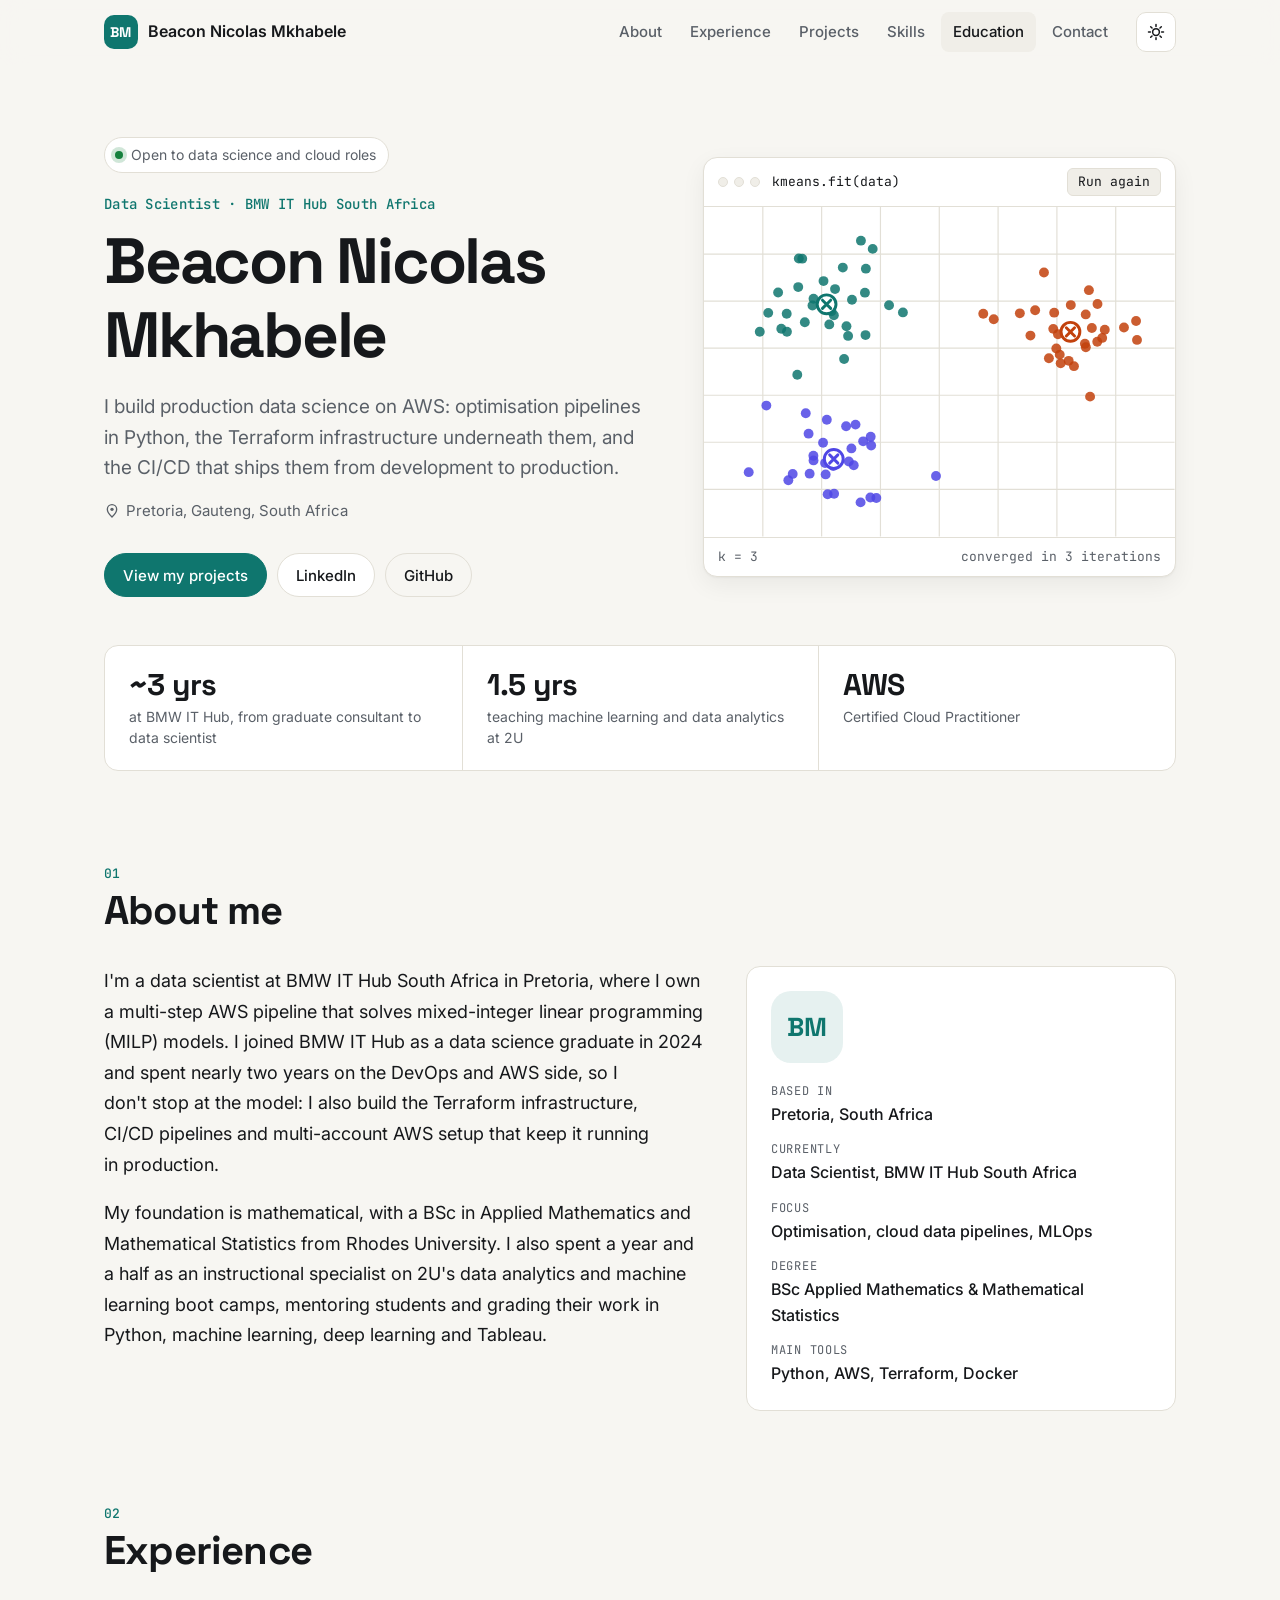
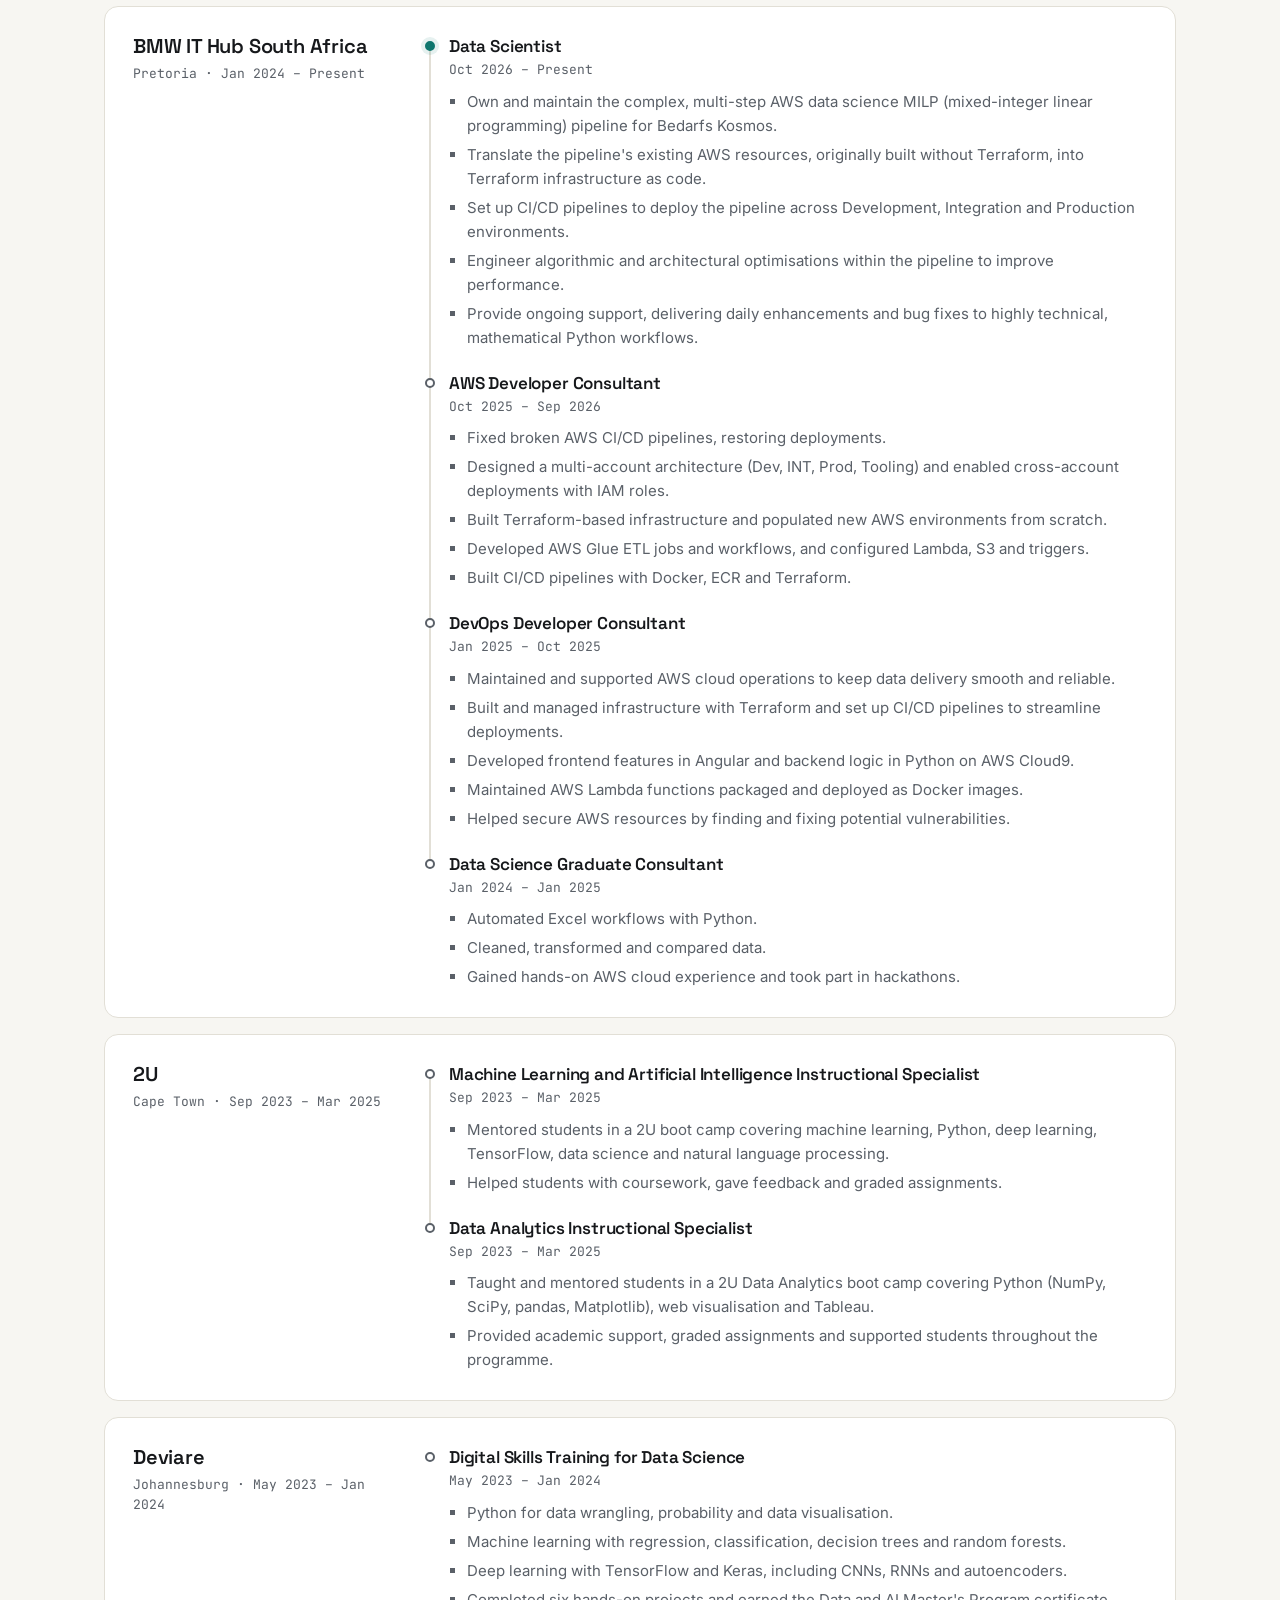
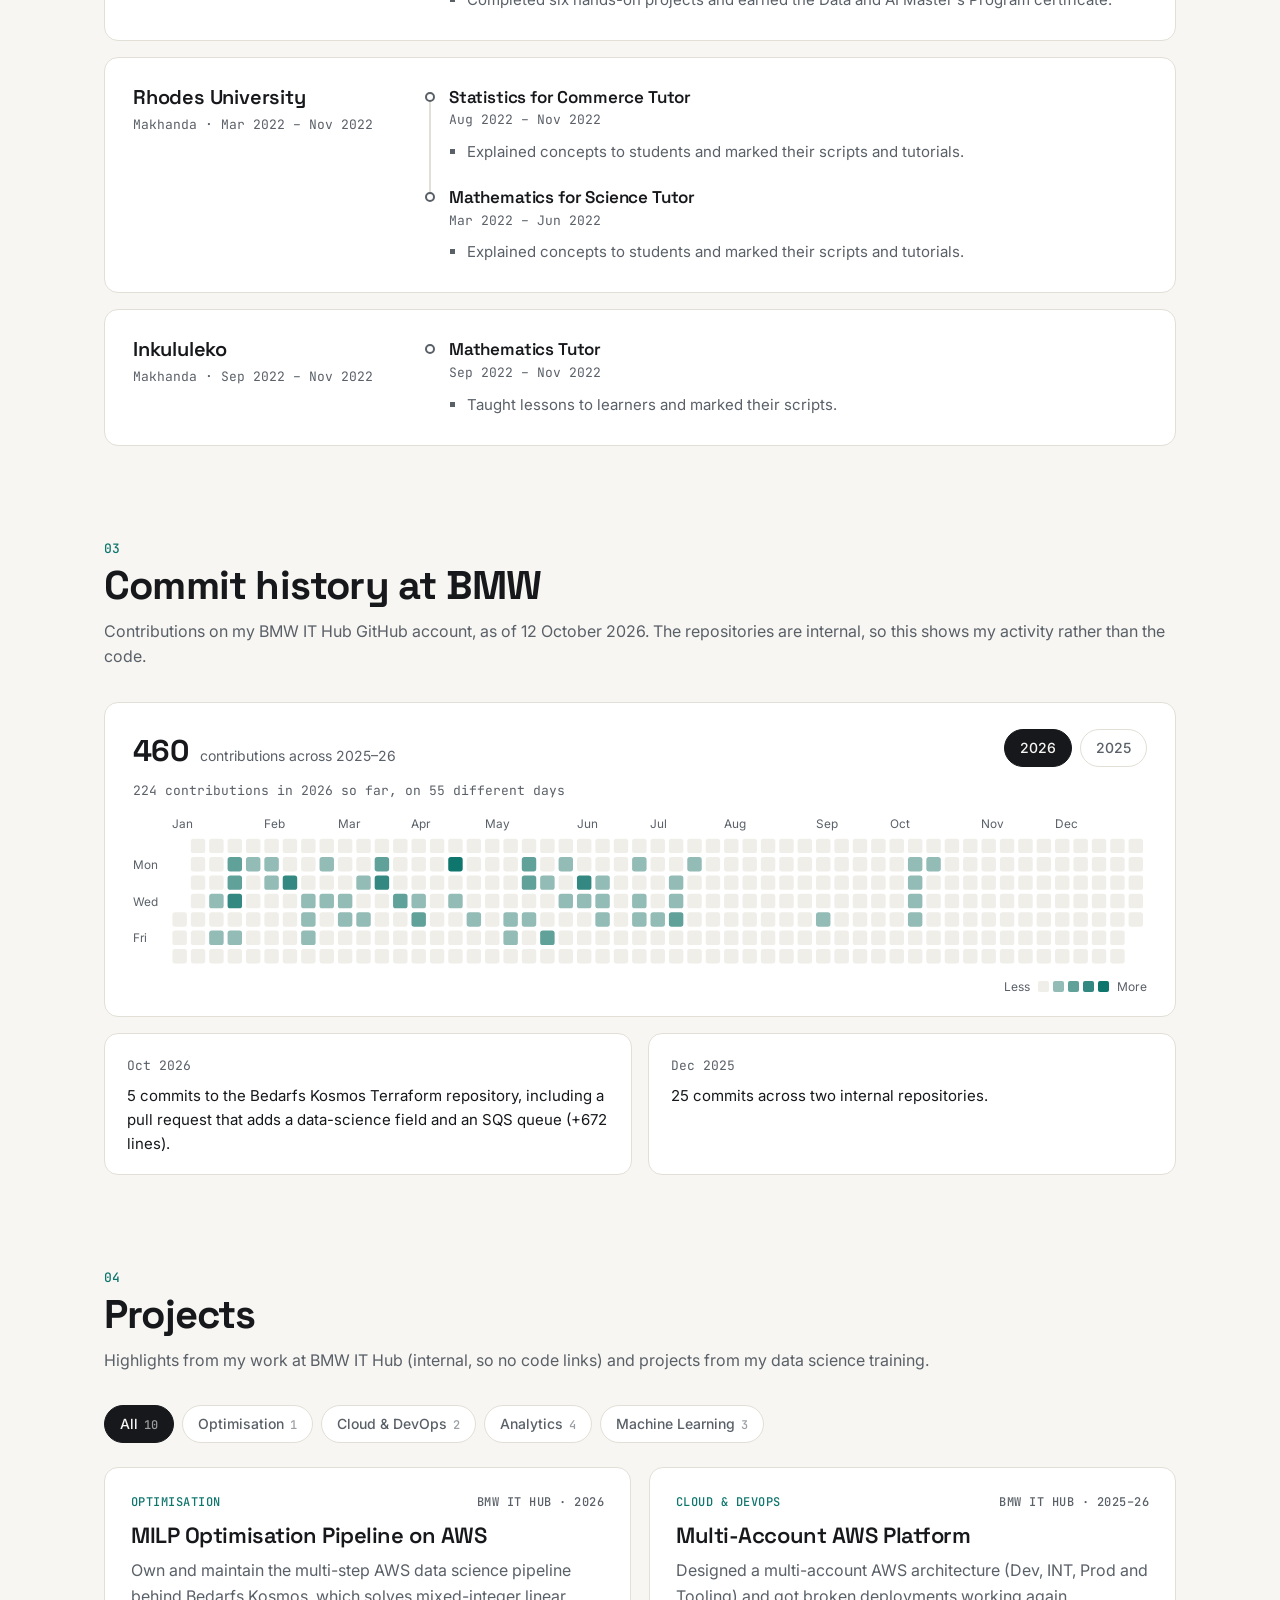
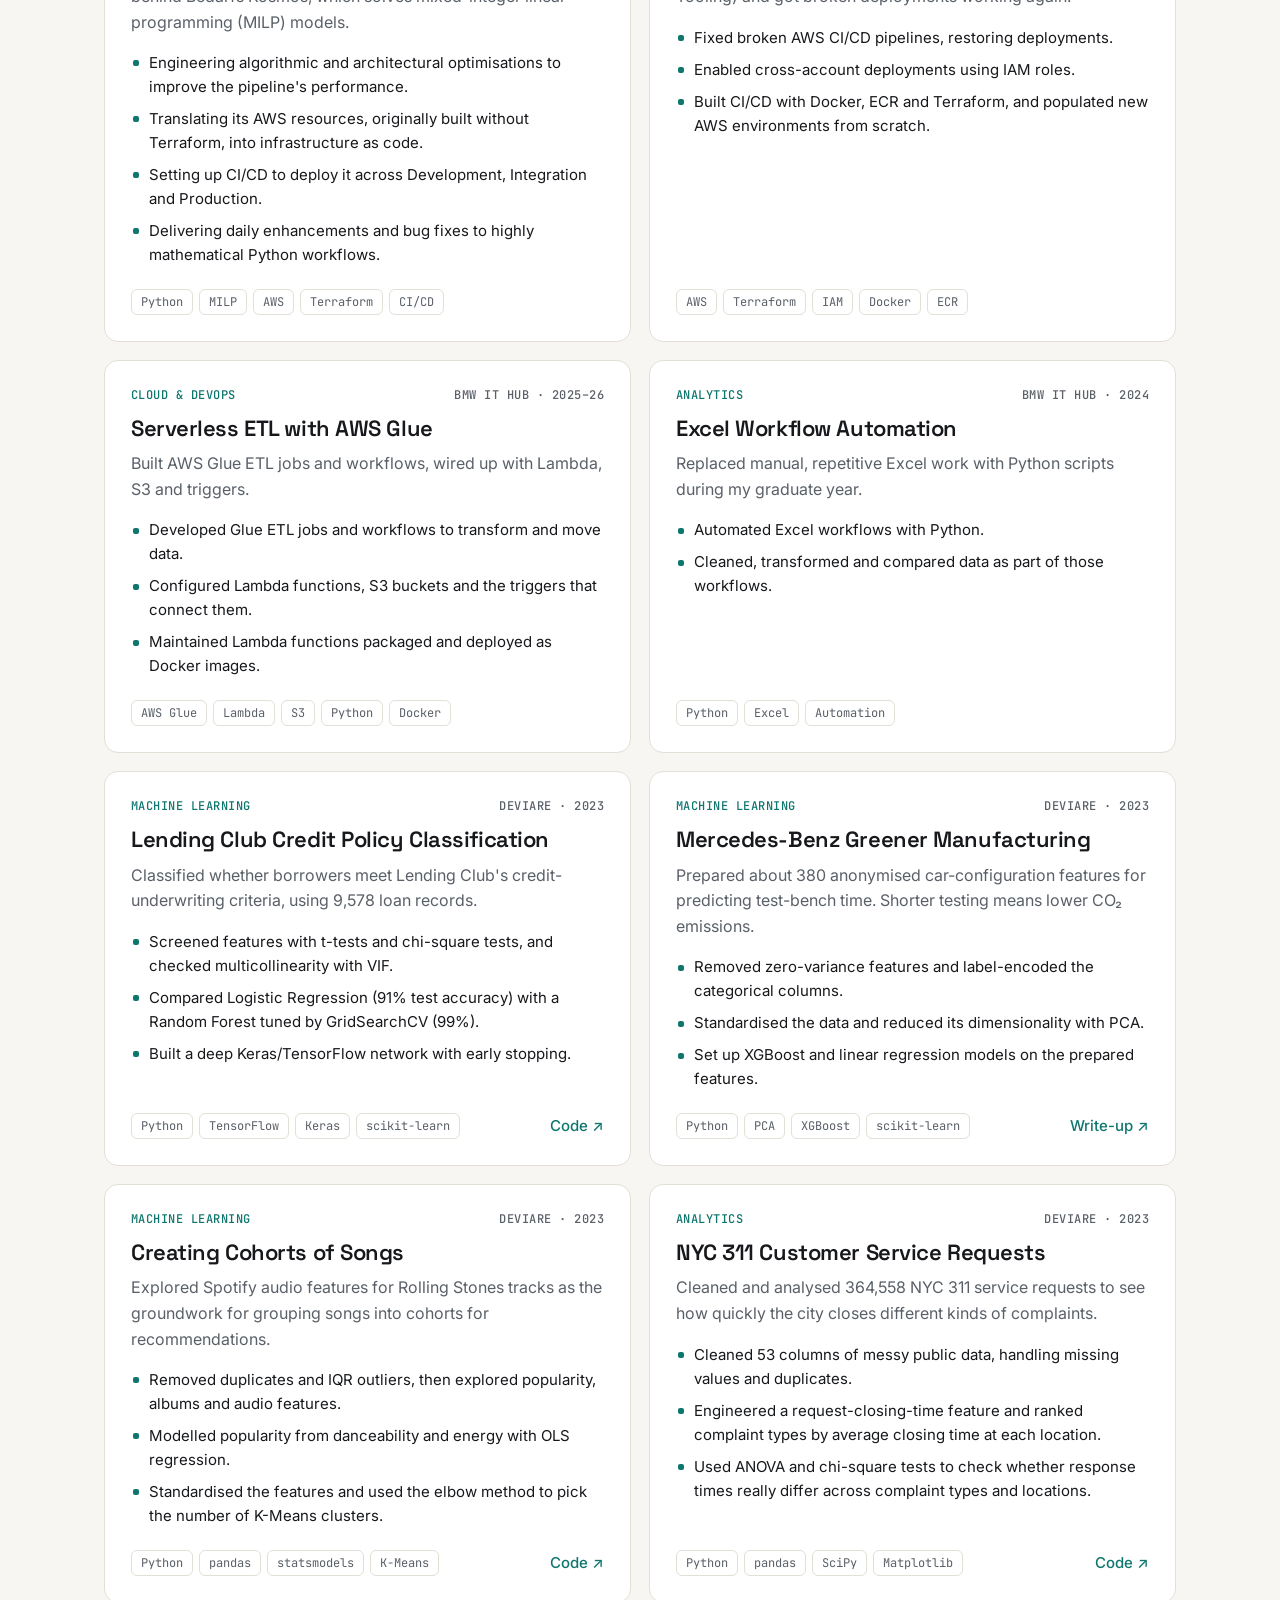
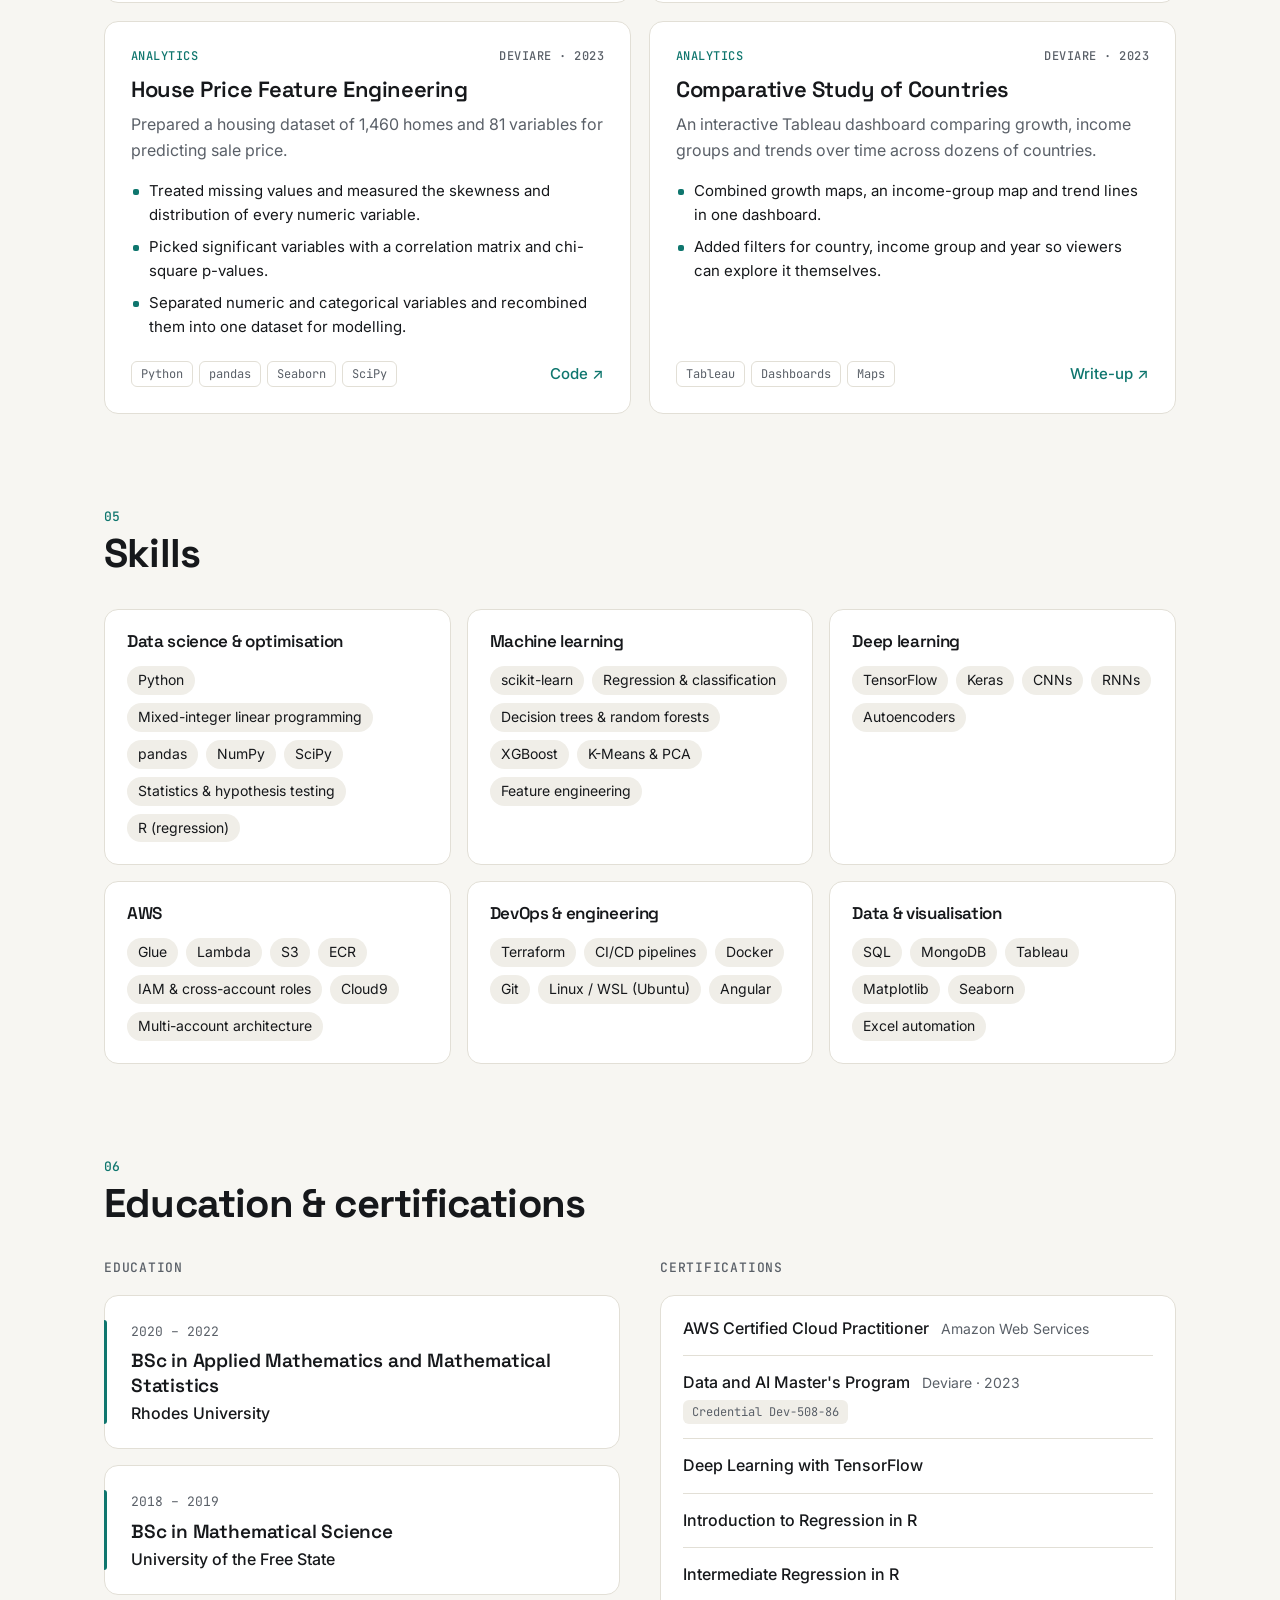
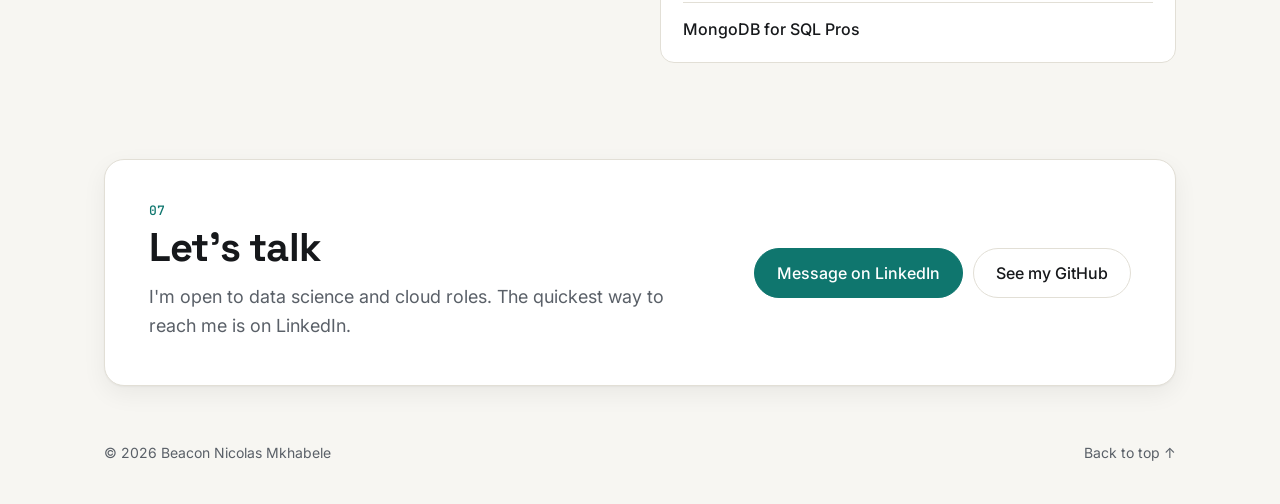
==== commit fedbc9d9: "Add BMW commit-history section with contribution graph Recreates the private BMW GitHub contribution" ====
--- a/index.html
+++ b/index.html
@@ -148,9 +148,18 @@
         <ol class="jobs" data-render="experience"></ol>
       </section>
 
+      <section class="section container" id="activity">
+        <div class="section-head">
+          <p class="section-kicker">03</p>
+          <h2>Commit history at BMW</h2>
+          <p class="section-sub" data-render="activity-note"></p>
+        </div>
+        <div class="activity" data-render="activity"></div>
+      </section>
+
       <section class="section container" id="projects">
         <div class="section-head">
-          <p class="section-kicker">03</p>
+          <p class="section-kicker">04</p>
           <h2>Projects</h2>
           <p class="section-sub">Highlights from my work at BMW IT Hub (internal, so no code links) and projects from my data science training.</p>
         </div>
@@ -160,7 +169,7 @@
 
       <section class="section container" id="skills">
         <div class="section-head">
-          <p class="section-kicker">04</p>
+          <p class="section-kicker">05</p>
           <h2>Skills</h2>
         </div>
         <div class="skills" data-render="skills"></div>
@@ -168,7 +177,7 @@
 
       <section class="section container" id="education">
         <div class="section-head">
-          <p class="section-kicker">05</p>
+          <p class="section-kicker">06</p>
           <h2>Education &amp; certifications</h2>
         </div>
         <div class="timeline-wrap">
@@ -186,7 +195,7 @@
       <section class="section container" id="contact">
         <div class="contact">
           <div>
-            <p class="section-kicker">06</p>
+            <p class="section-kicker">07</p>
             <h2>Let's talk</h2>
             <p class="contact-text">
               I'm <span data-bind="availabilityLower"></span>. The quickest way to reach me is on LinkedIn.
--- a/css/style.css
+++ b/css/style.css
@@ -1018,6 +1018,136 @@
   margin-top: 5px;
 }
 
+/* Commit history */
+.activity-card {
+  padding: 26px 28px 20px;
+  border: 1px solid var(--border);
+  border-radius: var(--radius);
+  background: var(--surface);
+}
+
+.activity-top {
+  display: flex;
+  flex-wrap: wrap;
+  align-items: flex-end;
+  justify-content: space-between;
+  gap: 16px;
+}
+
+.activity-total {
+  display: flex;
+  align-items: baseline;
+  gap: 12px;
+}
+
+.activity-total .stat-label {
+  margin-top: 0;
+}
+
+.activity-total .stat-value {
+  min-width: 0;
+}
+
+.activity-tabs {
+  display: flex;
+  gap: 8px;
+}
+
+.activity-year {
+  margin-top: 14px;
+  color: var(--muted);
+  font: 400 13px/1.5 var(--font-mono);
+}
+
+.heatmap-scroll {
+  margin-top: 14px;
+  overflow-x: auto;
+  -webkit-overflow-scrolling: touch;
+}
+
+.heatmap {
+  display: block;
+  width: 100%;
+  min-width: 640px;
+  height: auto;
+}
+
+.heatmap-label {
+  fill: var(--muted);
+  font: 400 9px var(--font-sans);
+}
+
+.heatmap .lvl-0,
+.heatmap-legend .lvl-0 {
+  fill: var(--surface-2);
+  background: var(--surface-2);
+}
+.heatmap .lvl-1,
+.heatmap-legend .lvl-1 {
+  fill: color-mix(in srgb, var(--accent) 42%, var(--surface-2));
+  background: color-mix(in srgb, var(--accent) 42%, var(--surface-2));
+}
+.heatmap .lvl-2,
+.heatmap-legend .lvl-2 {
+  fill: color-mix(in srgb, var(--accent) 64%, var(--surface-2));
+  background: color-mix(in srgb, var(--accent) 64%, var(--surface-2));
+}
+.heatmap .lvl-3,
+.heatmap-legend .lvl-3 {
+  fill: color-mix(in srgb, var(--accent) 84%, var(--surface-2));
+  background: color-mix(in srgb, var(--accent) 84%, var(--surface-2));
+}
+.heatmap .lvl-4,
+.heatmap-legend .lvl-4 {
+  fill: var(--accent);
+  background: var(--accent);
+}
+
+.heatmap-legend {
+  display: flex;
+  align-items: center;
+  justify-content: flex-end;
+  gap: 4px;
+  margin-top: 10px;
+  color: var(--muted);
+  font-size: 12px;
+}
+
+.heatmap-legend i {
+  width: 11px;
+  height: 11px;
+  border-radius: 2px;
+}
+
+.heatmap-legend span:first-child {
+  margin-right: 4px;
+}
+
+.heatmap-legend span:last-child {
+  margin-left: 4px;
+}
+
+.activity-highlights {
+  display: grid;
+  grid-template-columns: repeat(2, minmax(0, 1fr));
+  gap: 16px;
+  margin: 16px 0 0;
+  padding: 0;
+  list-style: none;
+}
+
+.activity-highlights li {
+  padding: 18px 22px;
+  border: 1px solid var(--border);
+  border-radius: var(--radius);
+  background: var(--surface);
+}
+
+.activity-highlights p {
+  margin-top: 6px;
+  font-size: 15px;
+}
+
 /* Certifications */
 .certs {
   margin: 0;
@@ -1168,6 +1298,9 @@
     grid-template-columns: 1fr;
     gap: 18px;
   }
+  .activity-highlights {
+    grid-template-columns: 1fr;
+  }
   .stats {
     grid-template-columns: 1fr;
   }
@@ -1203,7 +1336,8 @@
   }
   .project,
   .about-card,
-  .job {
+  .job,
+  .activity-card {
     padding: 20px;
   }
   .contact {
@@ -1242,6 +1376,7 @@
   .site-header,
   .plot-card,
   .filters,
+  .activity-tabs,
   .hero-actions,
   .contact-actions,
   .site-footer a {
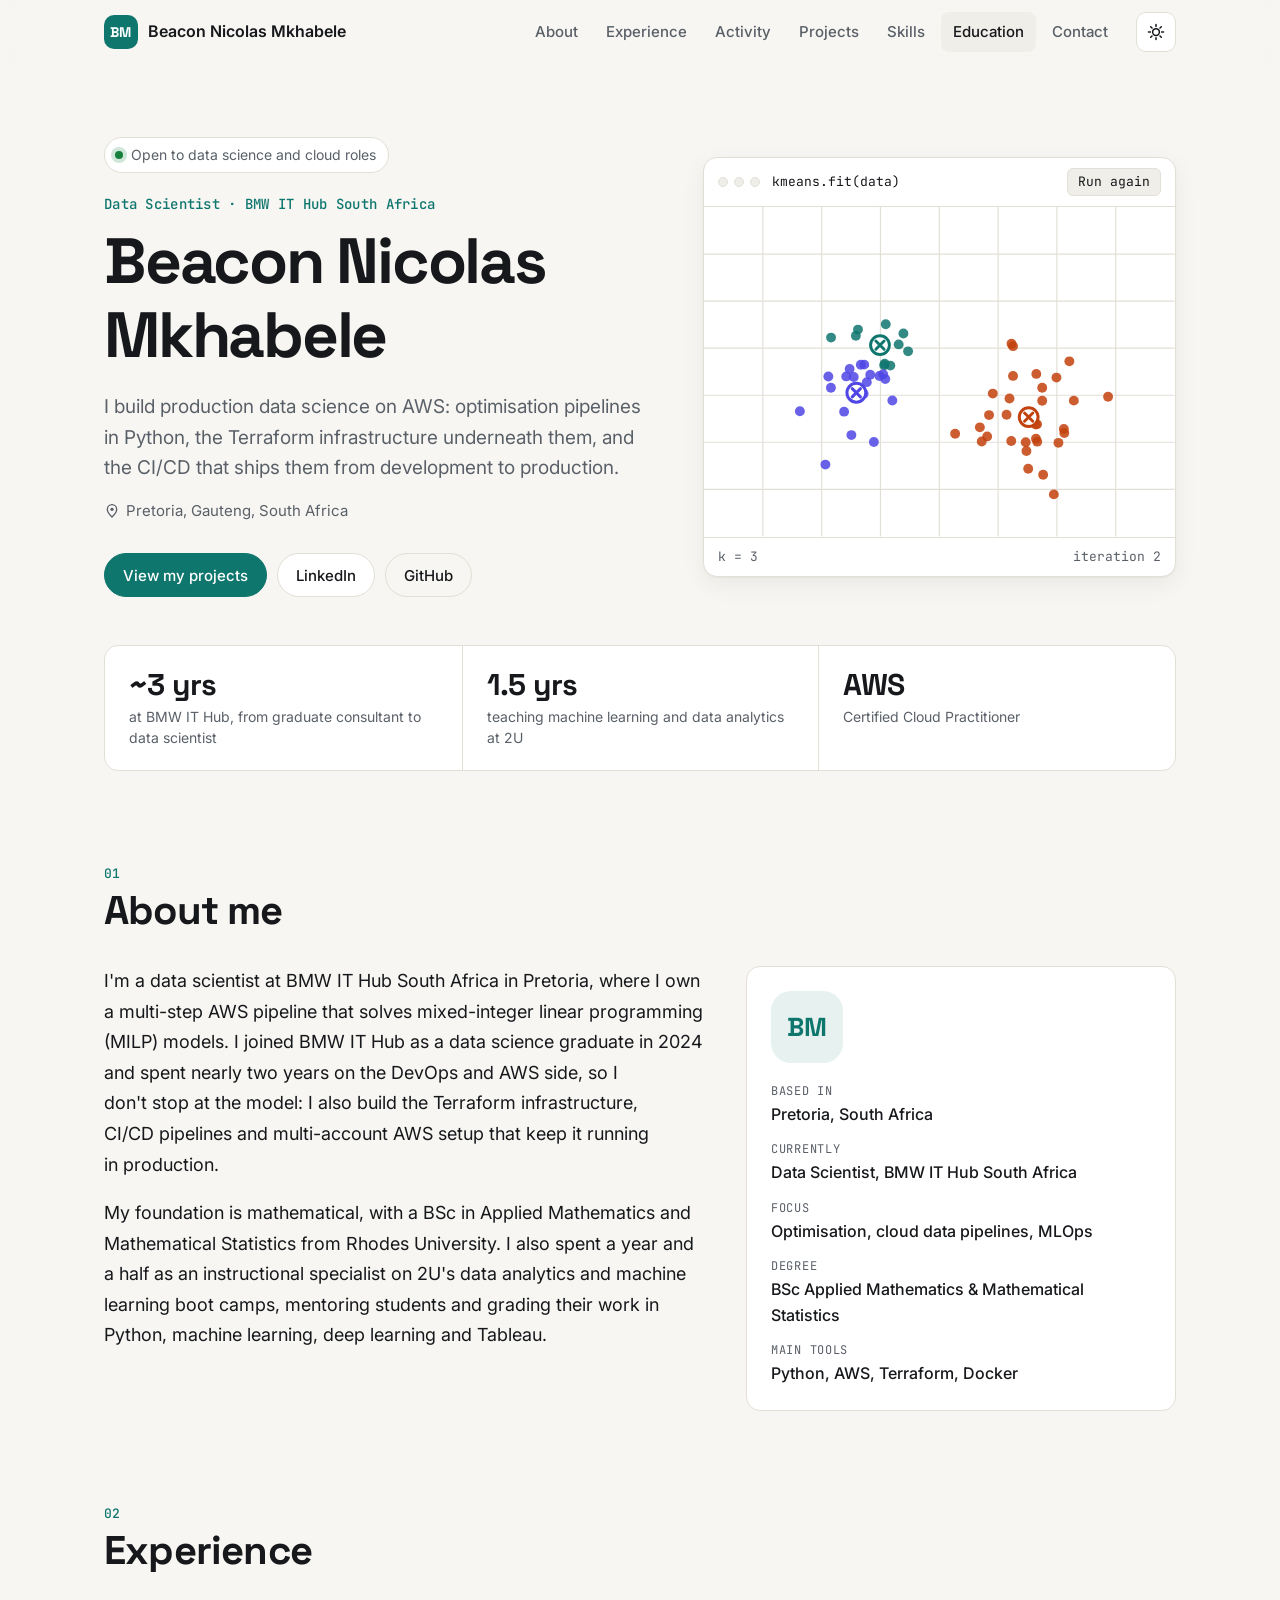
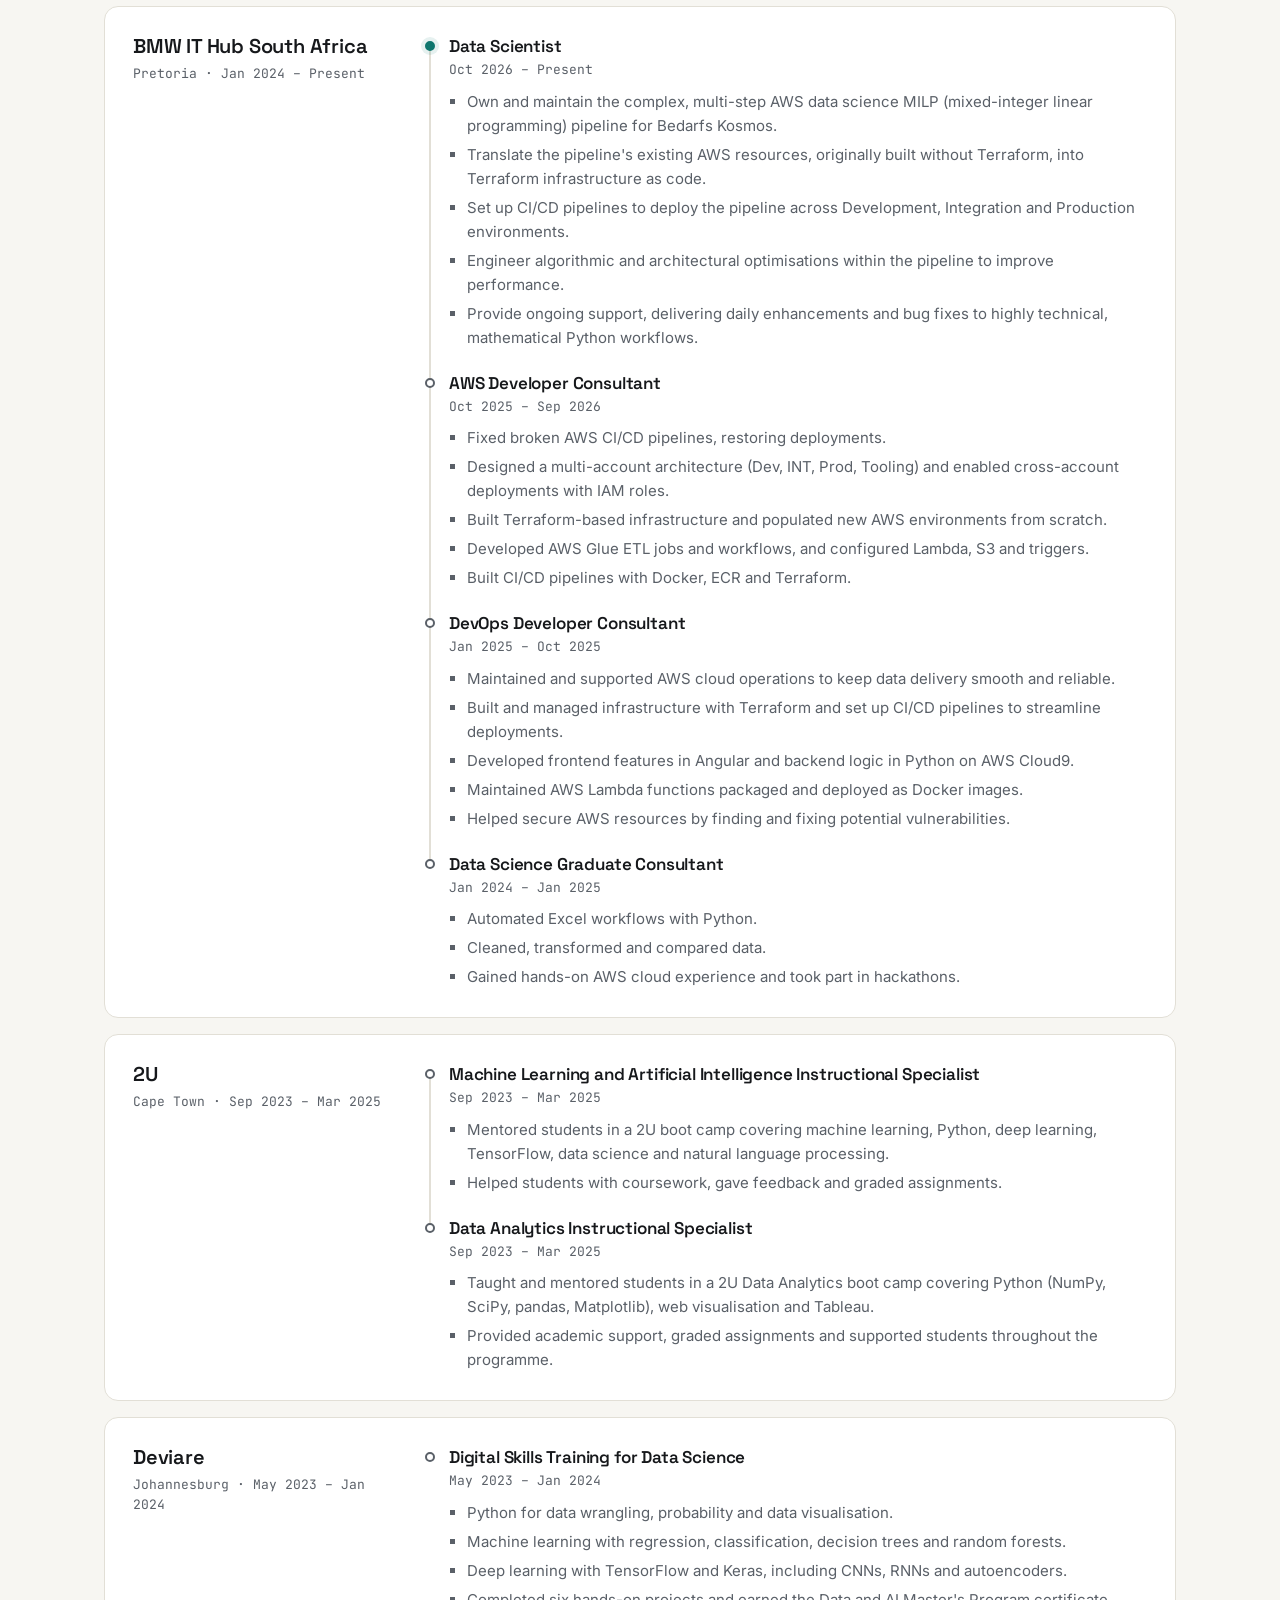
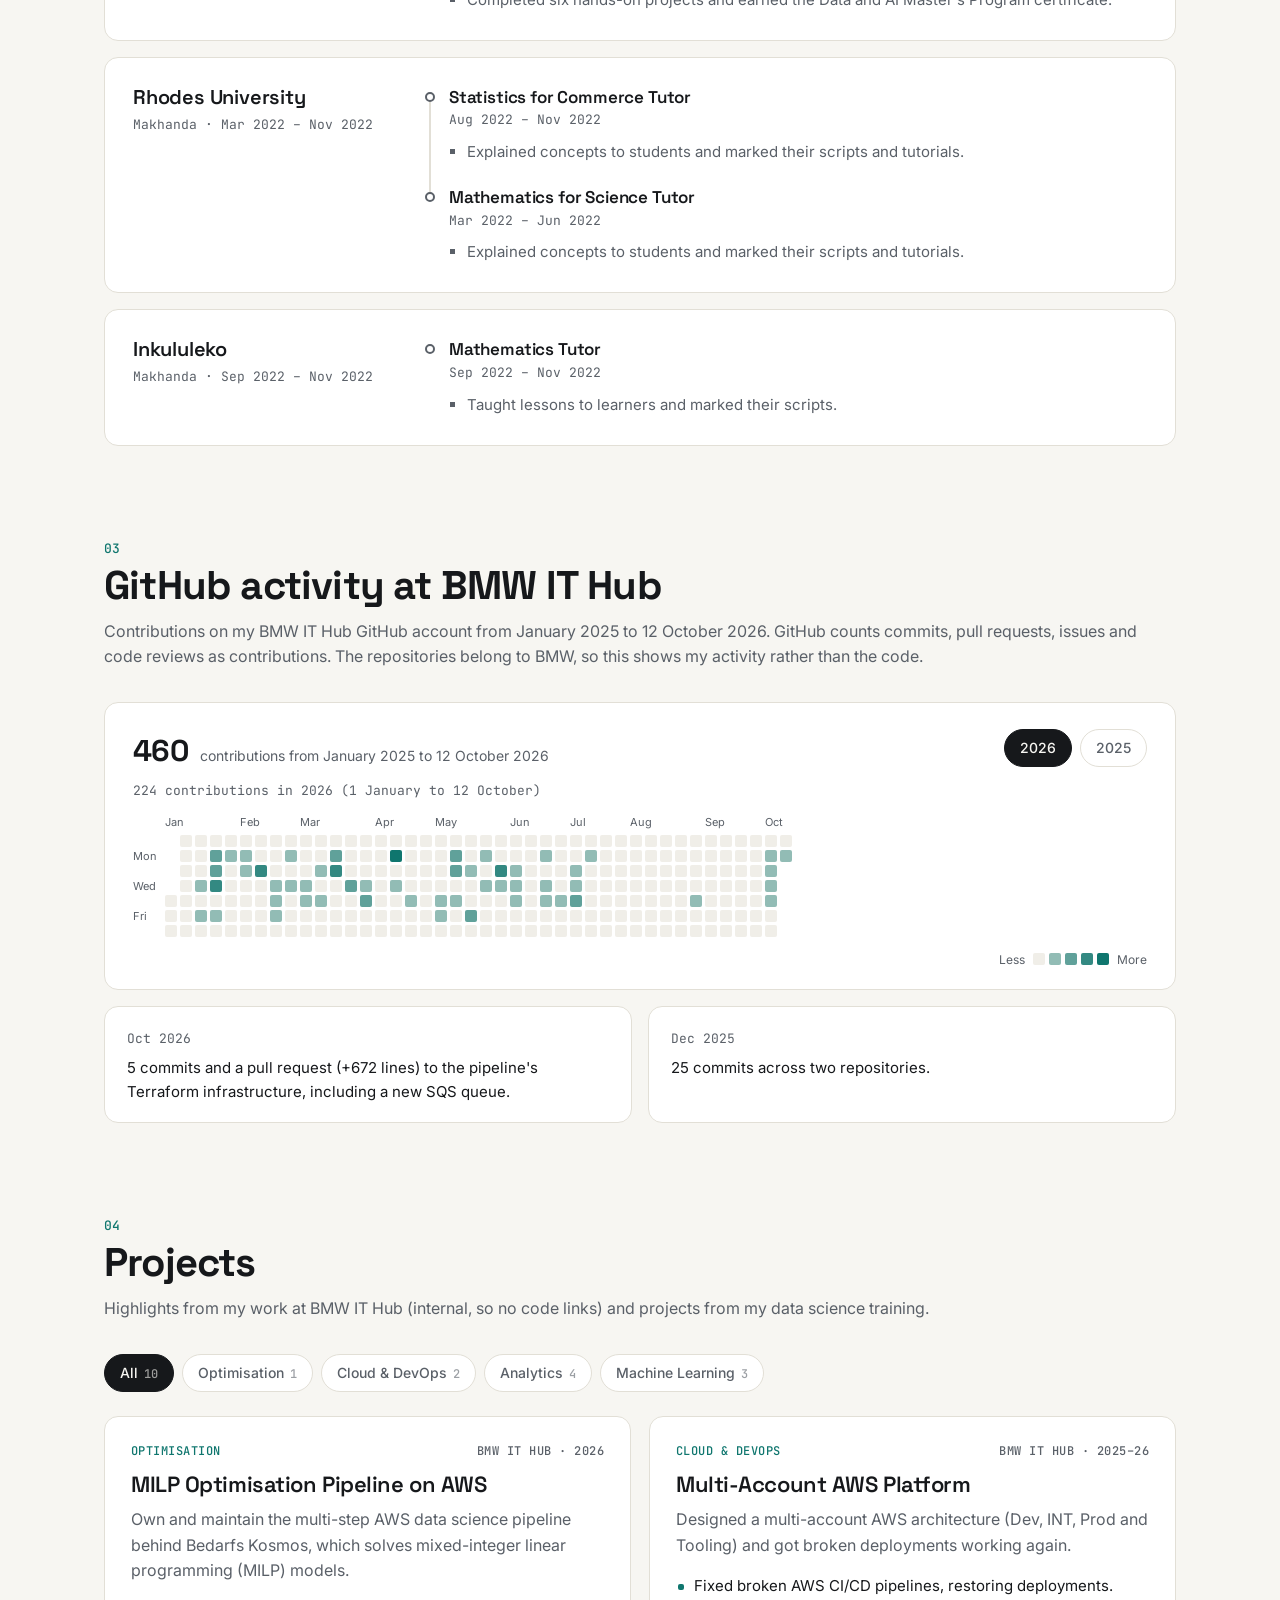
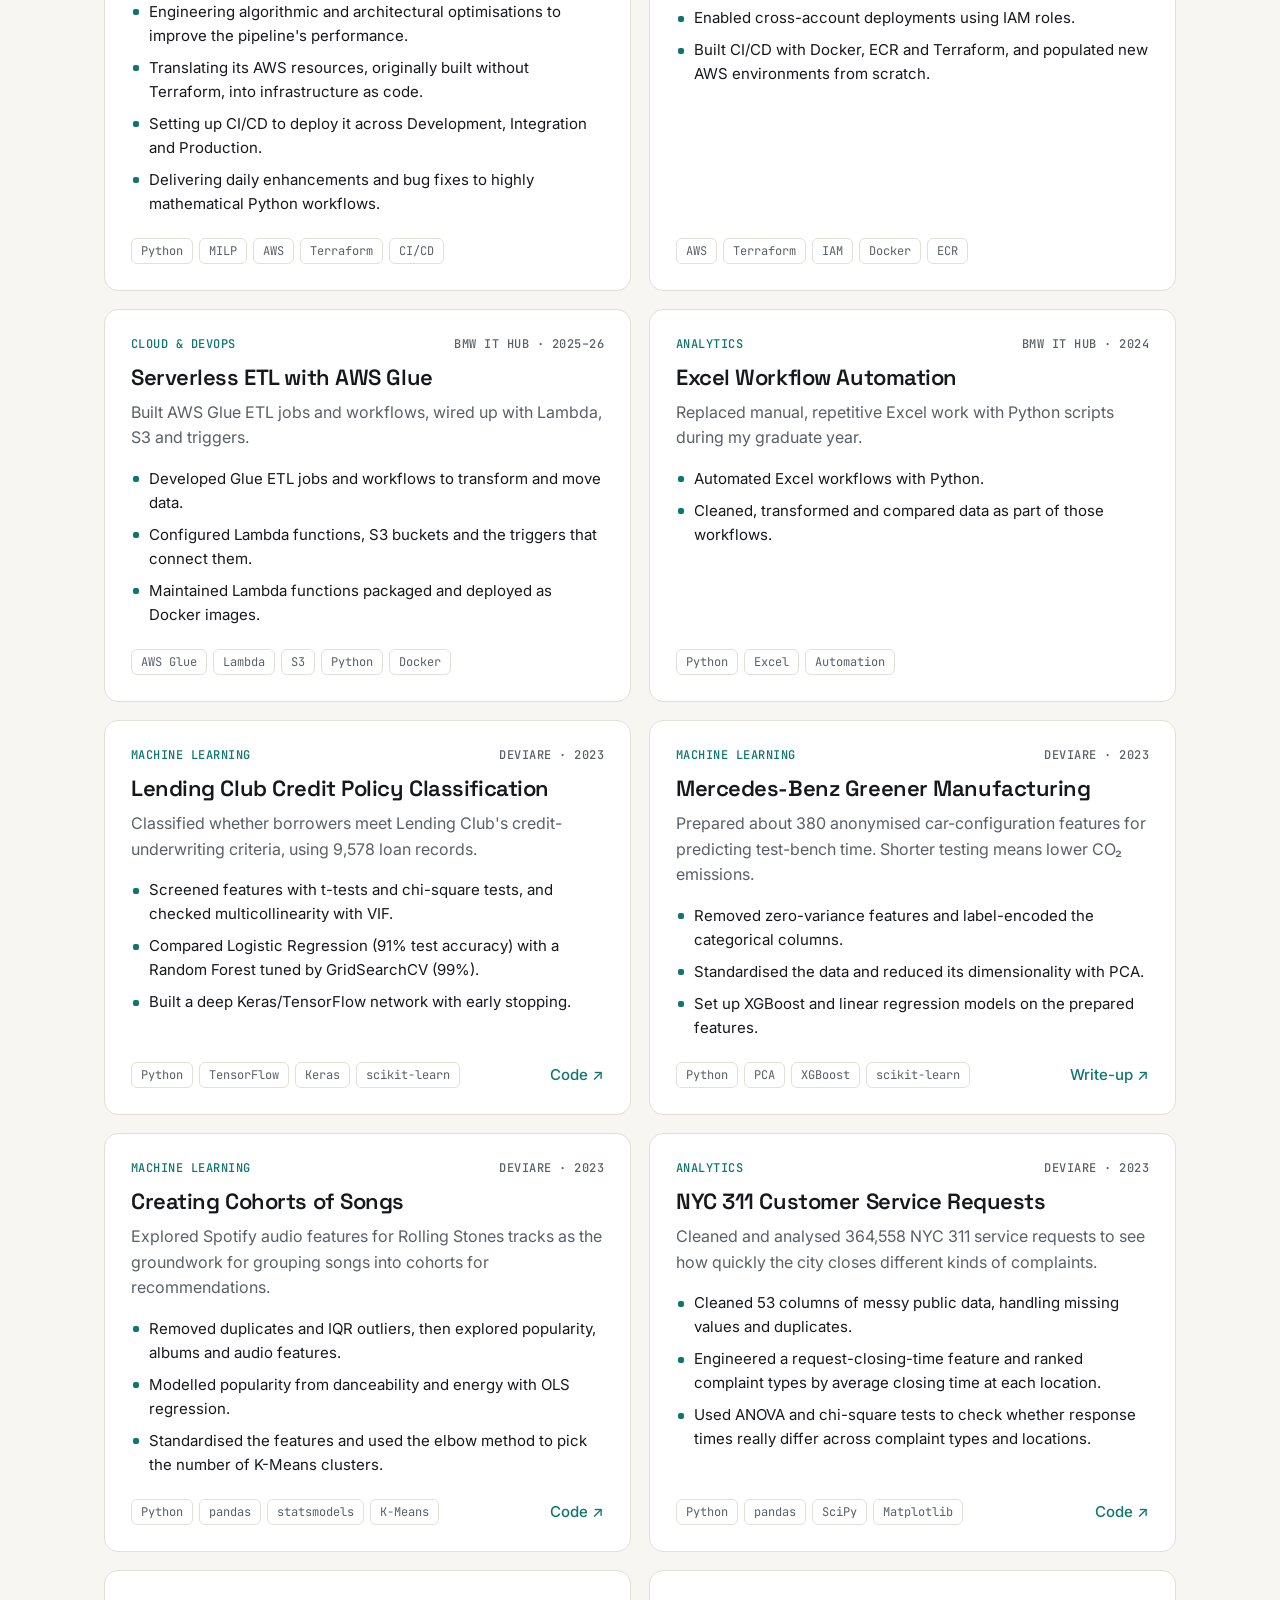
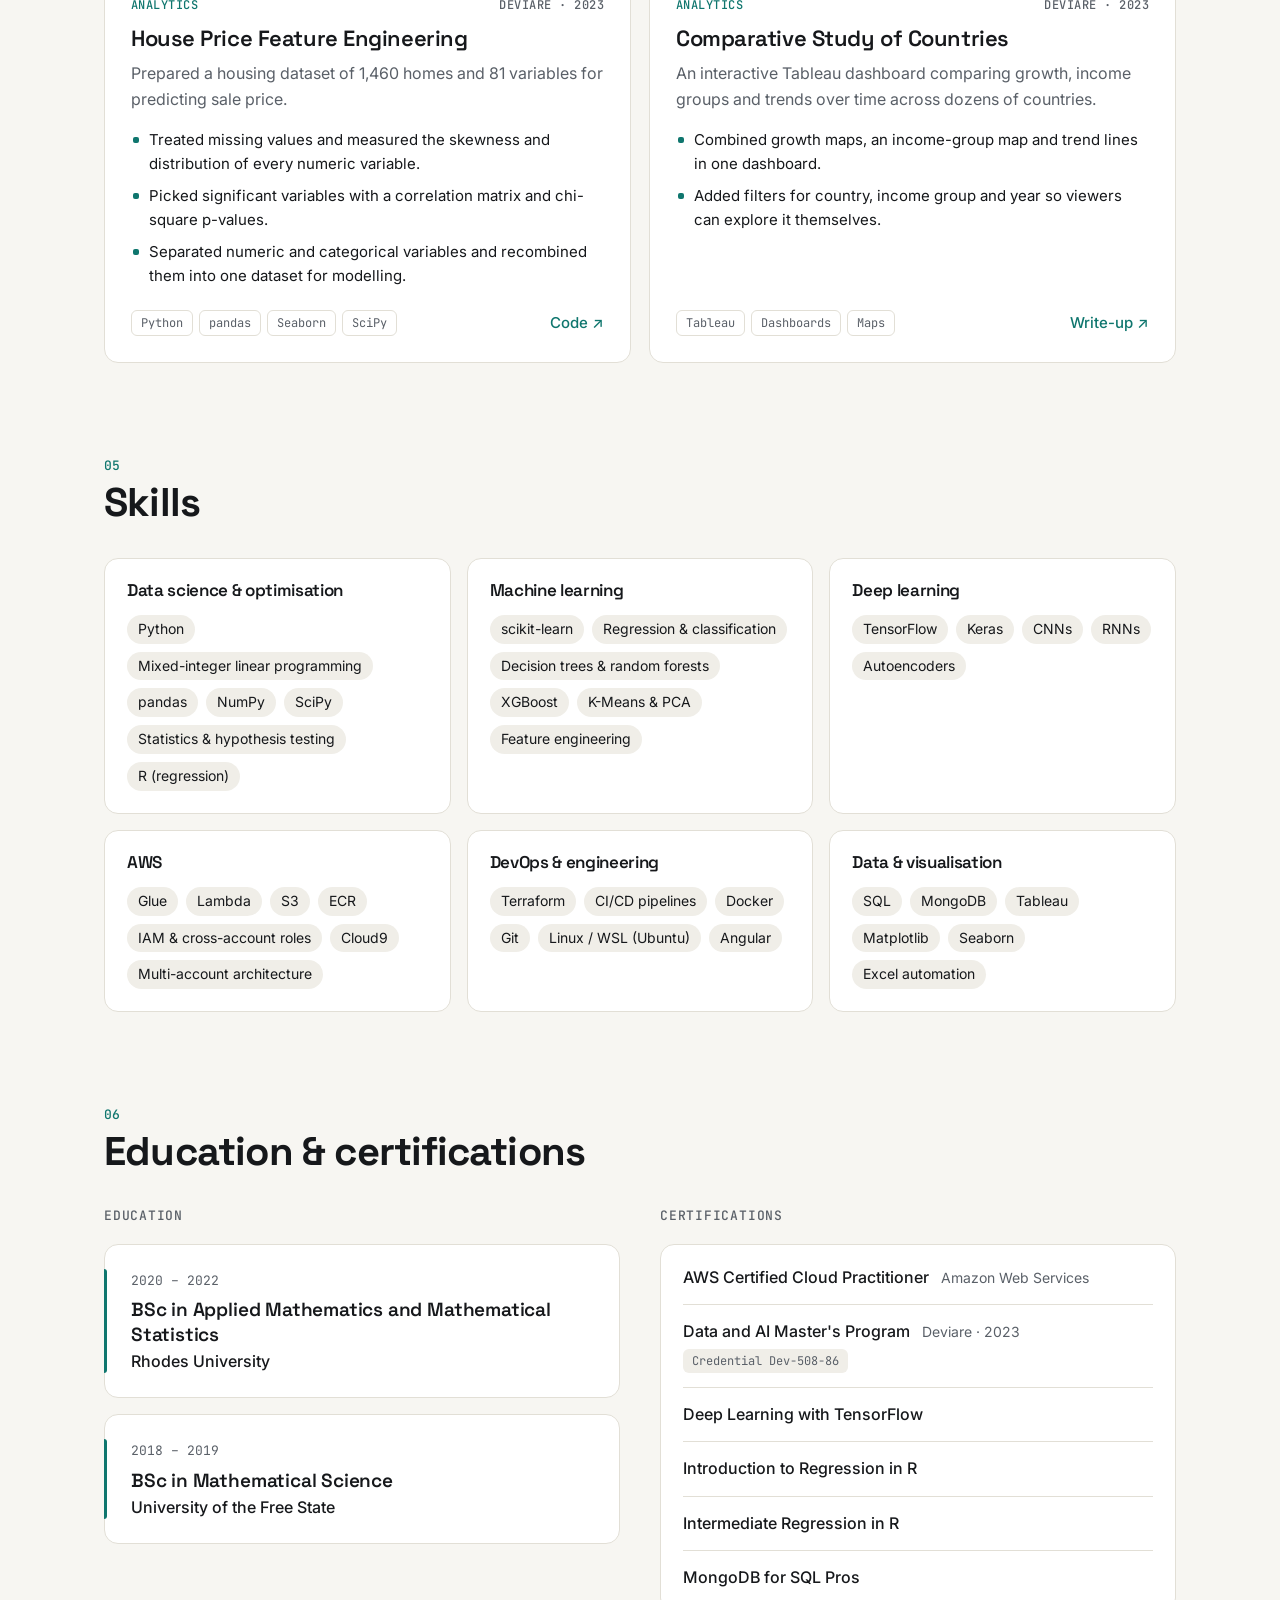
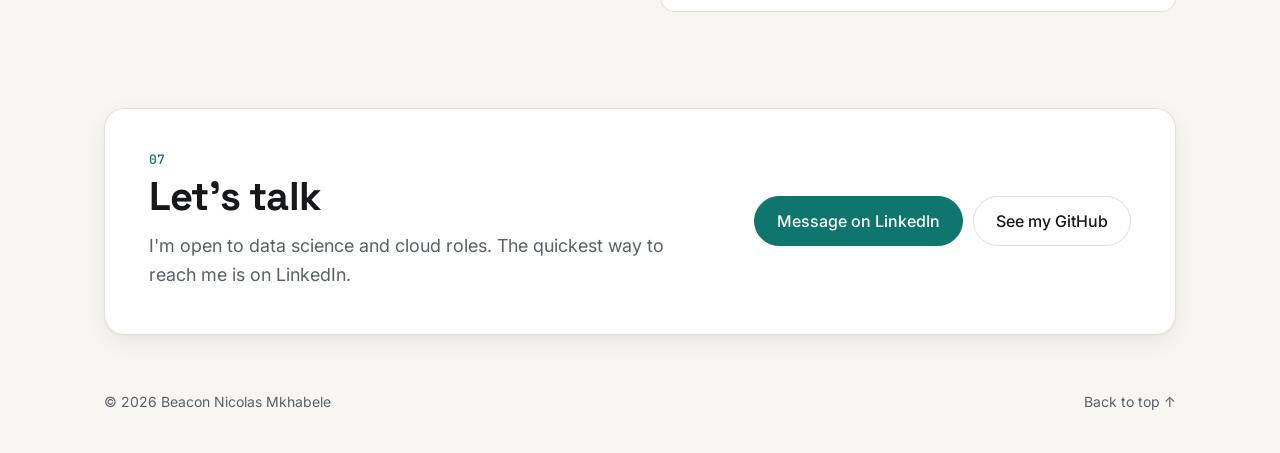
==== commit 28320e50: "Fix GitHub activity section issues found in review - Project filters no longer reset the year button" ====
--- a/index.html
+++ b/index.html
@@ -59,6 +59,7 @@
         <div class="nav-menu" id="nav-menu">
           <a href="#about">About</a>
           <a href="#experience">Experience</a>
+          <a href="#activity">Activity</a>
           <a href="#projects">Projects</a>
           <a href="#skills">Skills</a>
           <a href="#education">Education</a>
@@ -151,7 +152,7 @@
       <section class="section container" id="activity">
         <div class="section-head">
           <p class="section-kicker">03</p>
-          <h2>Commit history at BMW</h2>
+          <h2>GitHub activity at BMW IT Hub</h2>
           <p class="section-sub" data-render="activity-note"></p>
         </div>
         <div class="activity" data-render="activity"></div>
--- a/css/style.css
+++ b/css/style.css
@@ -1059,22 +1059,30 @@
   font: 400 13px/1.5 var(--font-mono);
 }
 
+.heatmap-wrap {
+  display: flex;
+  margin-top: 14px;
+}
+
+.heatmap-days {
+  display: block;
+  flex: none;
+}
+
 .heatmap-scroll {
-  margin-top: 14px;
+  flex: 1 1 auto;
+  min-width: 0;
   overflow-x: auto;
   -webkit-overflow-scrolling: touch;
 }
 
 .heatmap {
   display: block;
-  width: 100%;
-  min-width: 640px;
-  height: auto;
 }
 
 .heatmap-label {
   fill: var(--muted);
-  font: 400 9px var(--font-sans);
+  font: 400 11px var(--font-sans);
 }
 
 .heatmap .lvl-0,
@@ -1114,8 +1122,8 @@
 }
 
 .heatmap-legend i {
-  width: 11px;
-  height: 11px;
+  width: 12px;
+  height: 12px;
   border-radius: 2px;
 }
 
@@ -1366,12 +1374,39 @@
 
 /* ---------- Print: a clean copy if a recruiter prints the page ---------- */
 @media print {
-  :root {
+  :root,
+  :root[data-theme="dark"],
+  :root:not([data-theme="light"]) {
     --bg: #fff;
     --surface: #fff;
+    --surface-2: #f0eee8;
     --text: #000;
     --muted: #333;
     --border: #ccc;
+    --accent: #0f766e;
+    --accent-soft: rgba(15, 118, 110, 0.1);
+    color-scheme: light;
+  }
+  .heatmap-scroll {
+    overflow: visible;
+  }
+  .heatmap {
+    width: 100%;
+    height: auto;
+  }
+  .heatmap-days {
+    display: none;
+  }
+  .heatmap-legend i {
+    -webkit-print-color-adjust: exact;
+    print-color-adjust: exact;
+  }
+  .activity-card,
+  .activity-highlights li {
+    break-inside: avoid;
+  }
+  .section-head {
+    break-after: avoid;
   }
   .site-header,
   .plot-card,
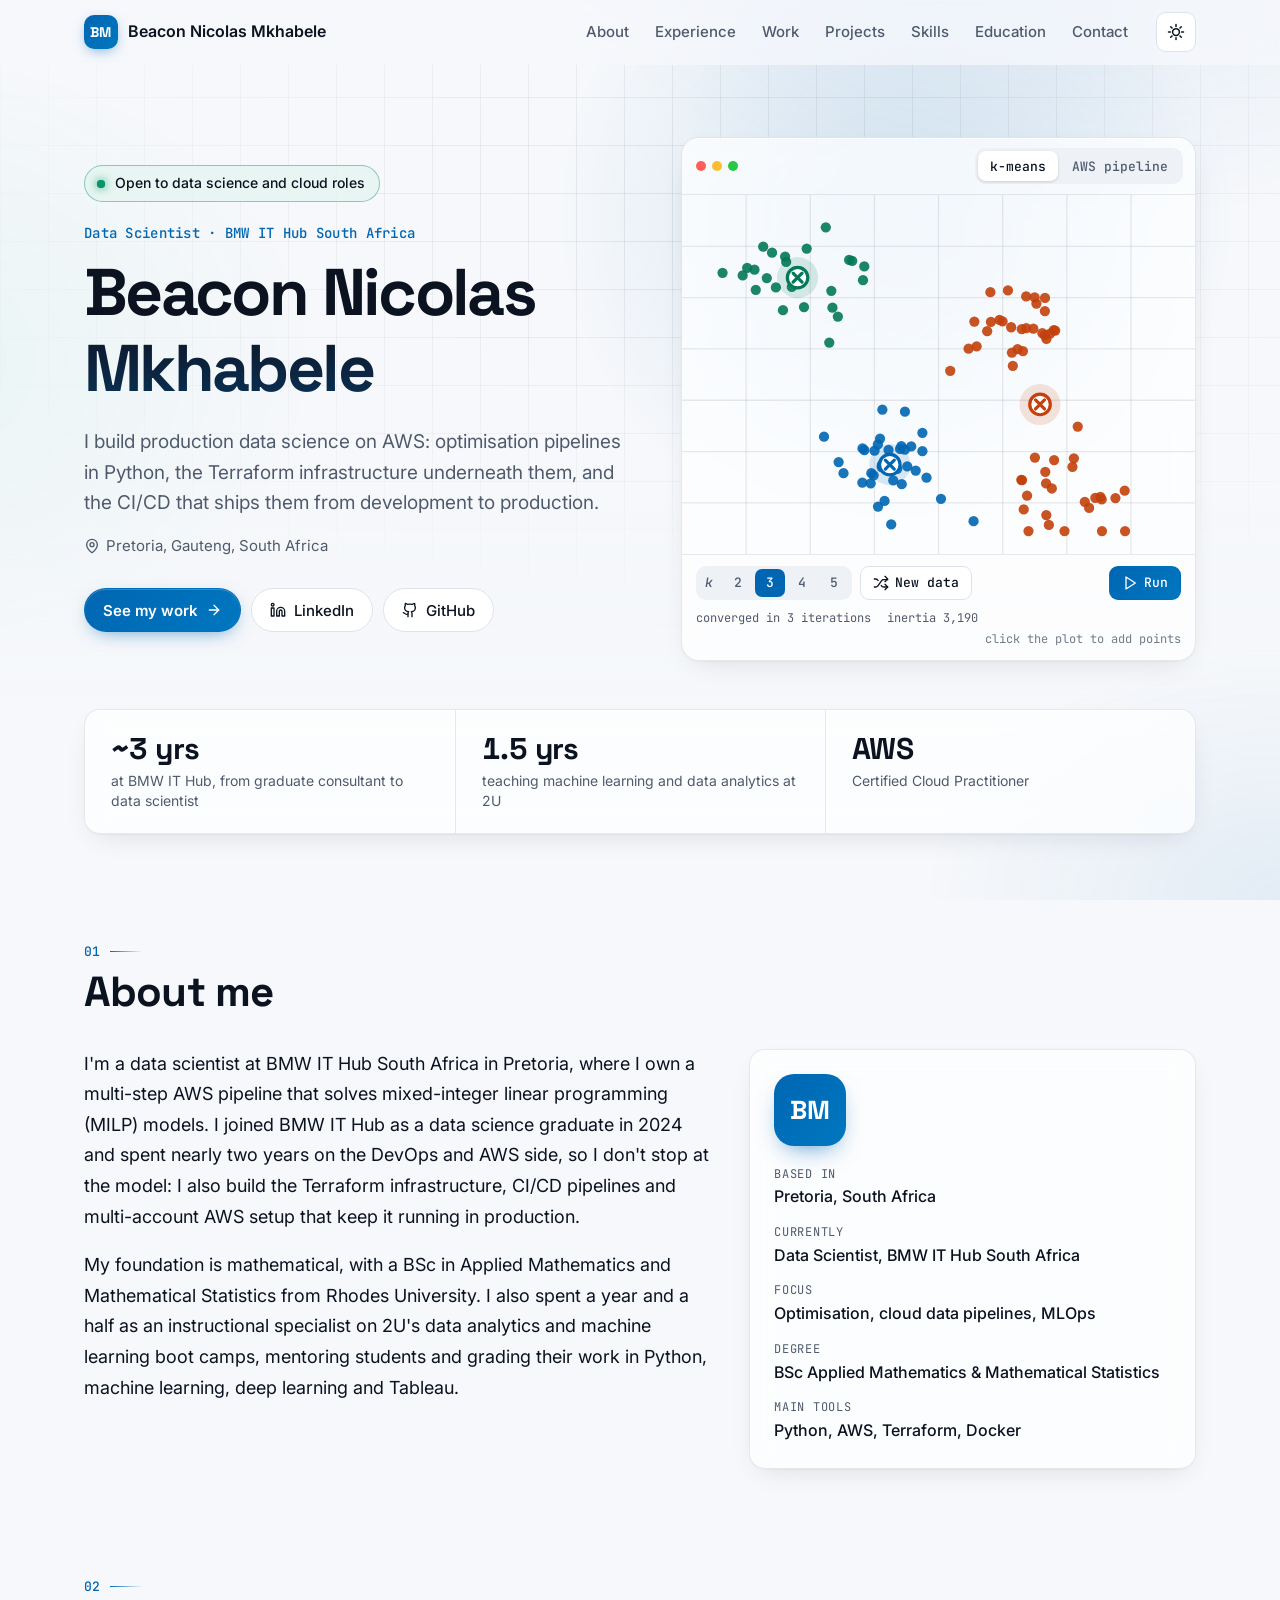
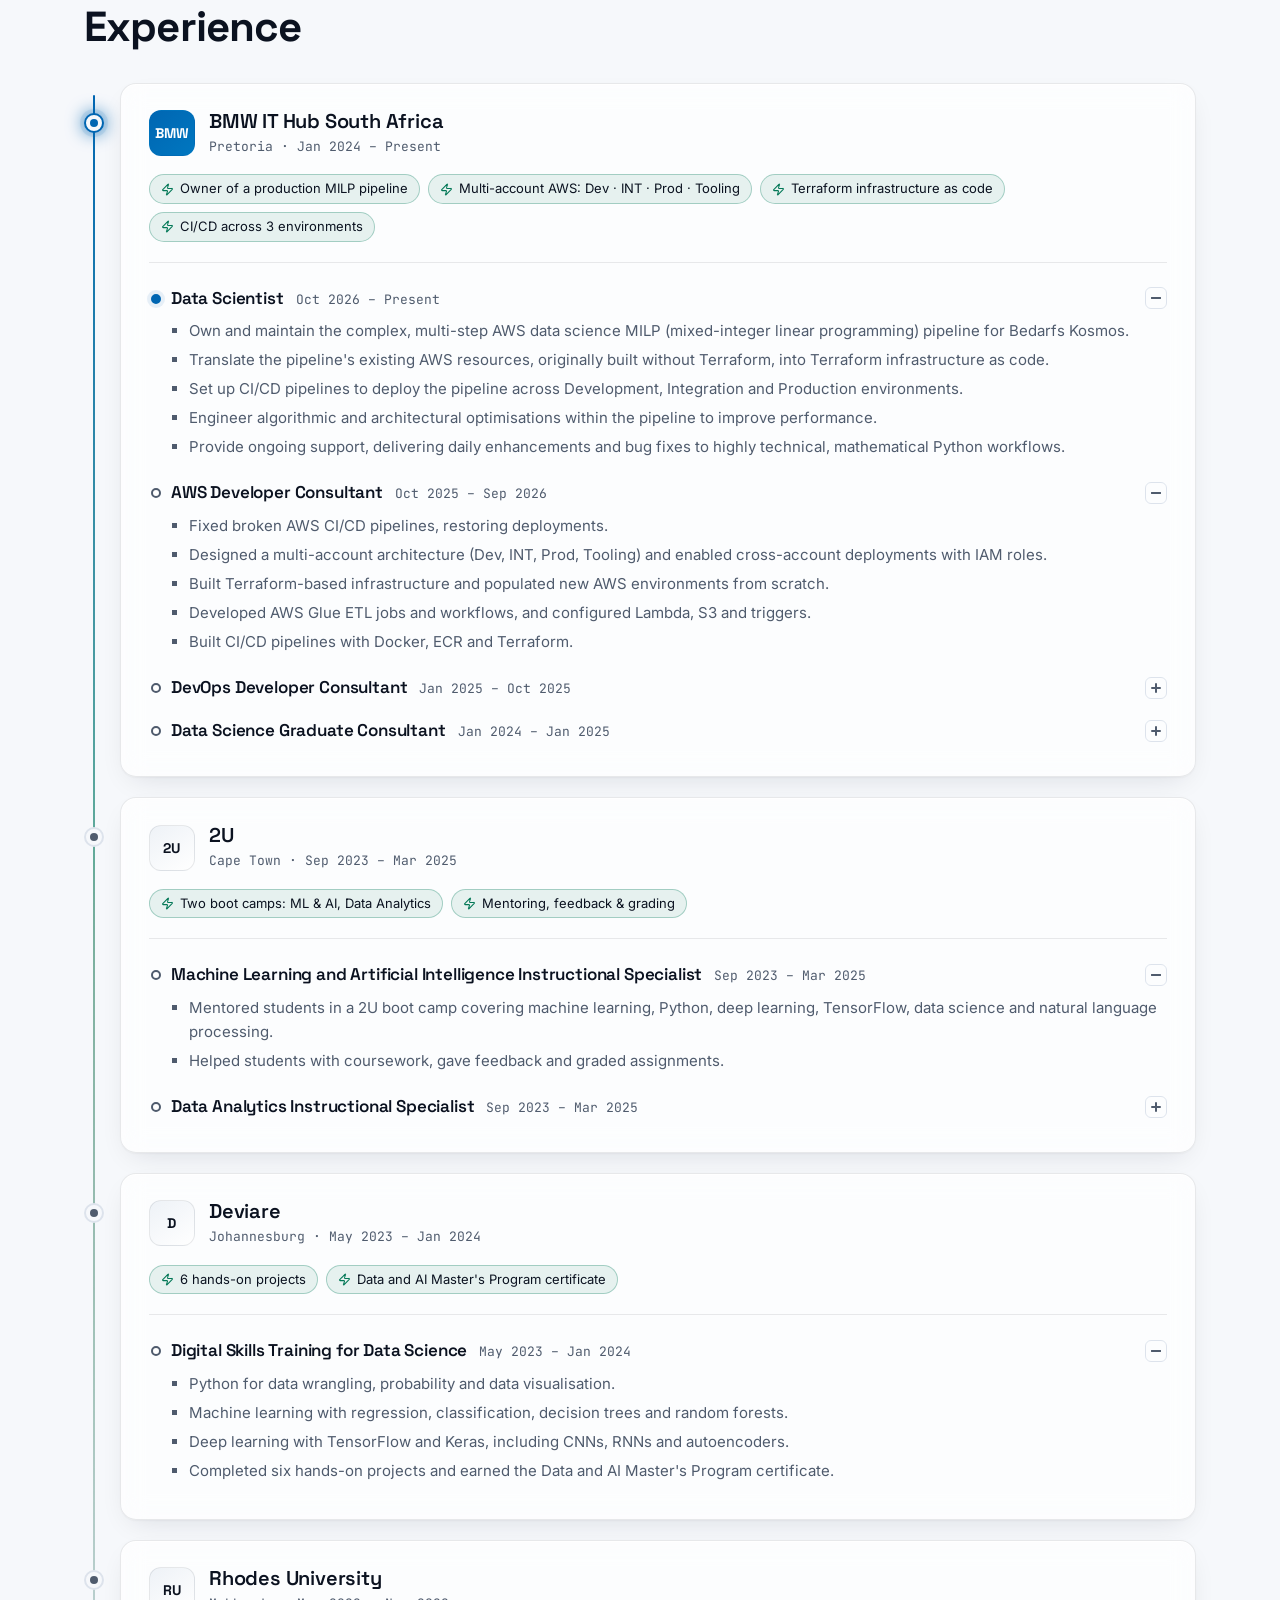
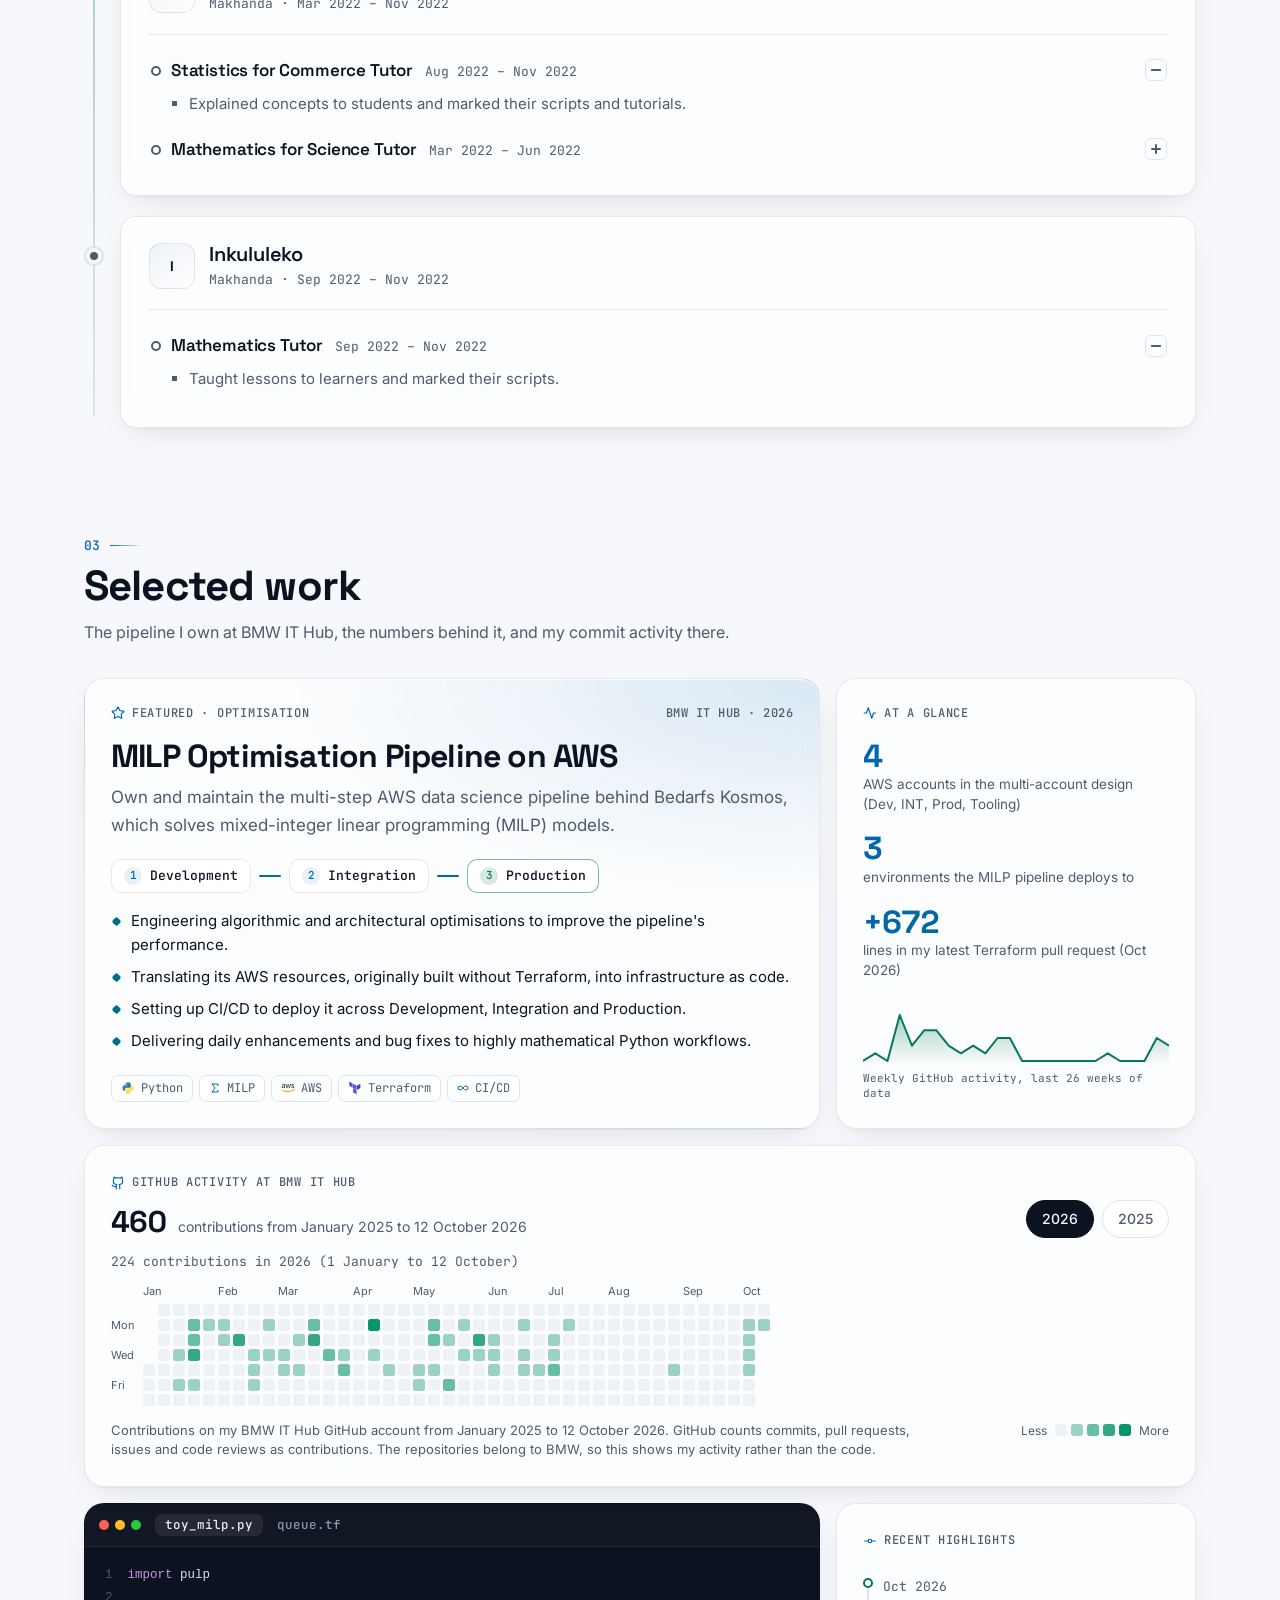
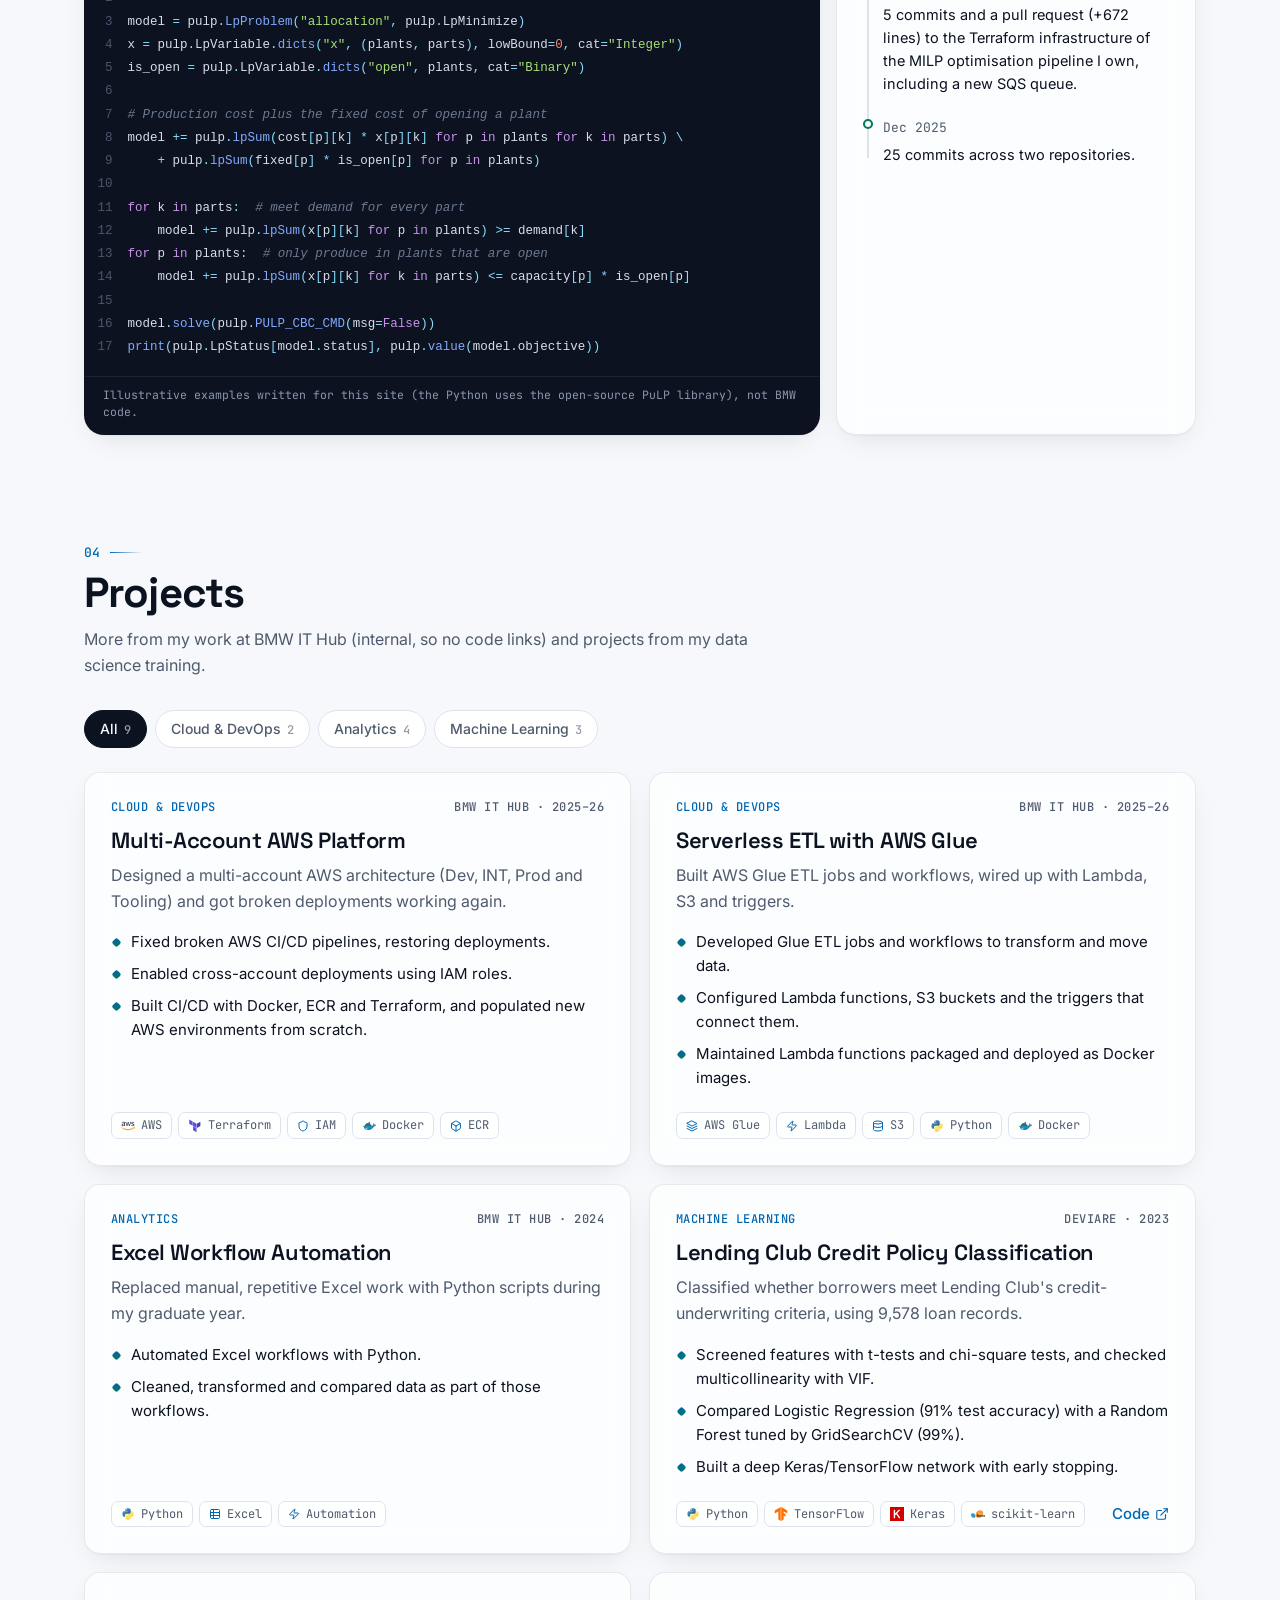
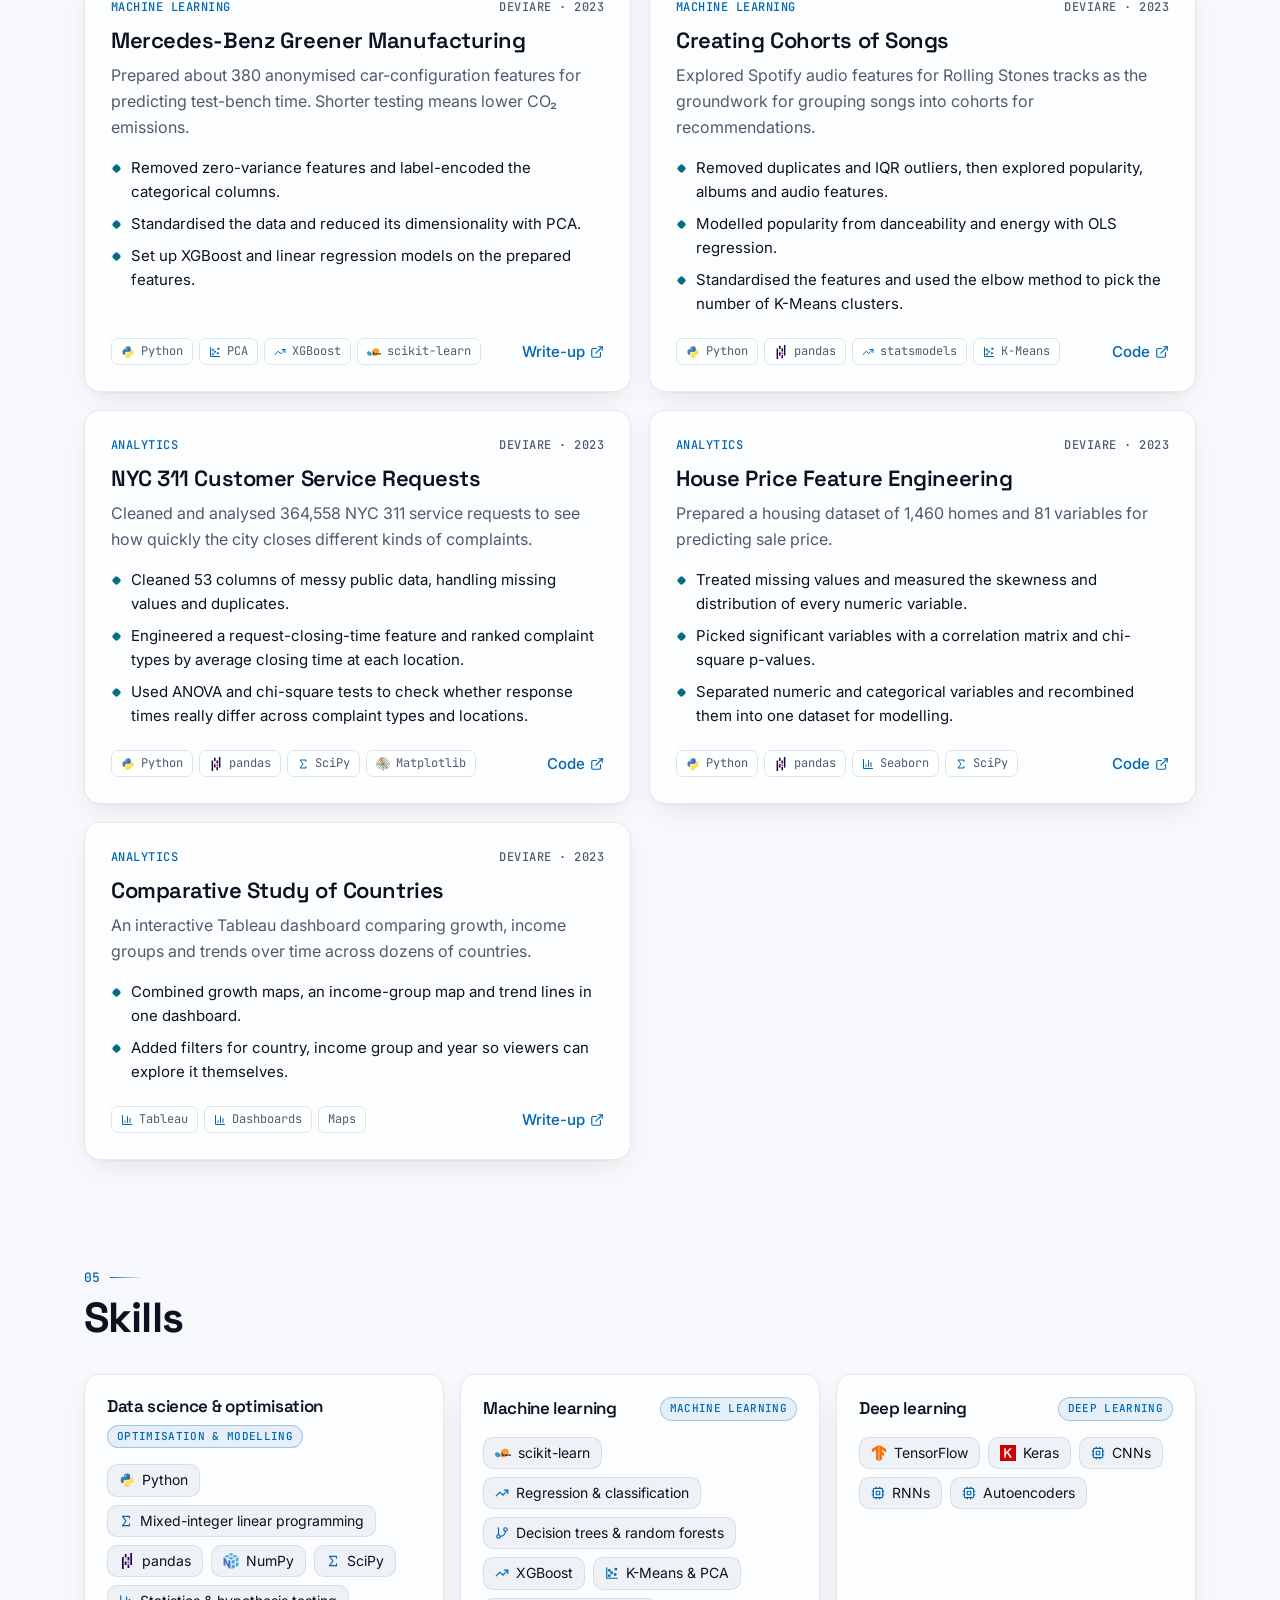
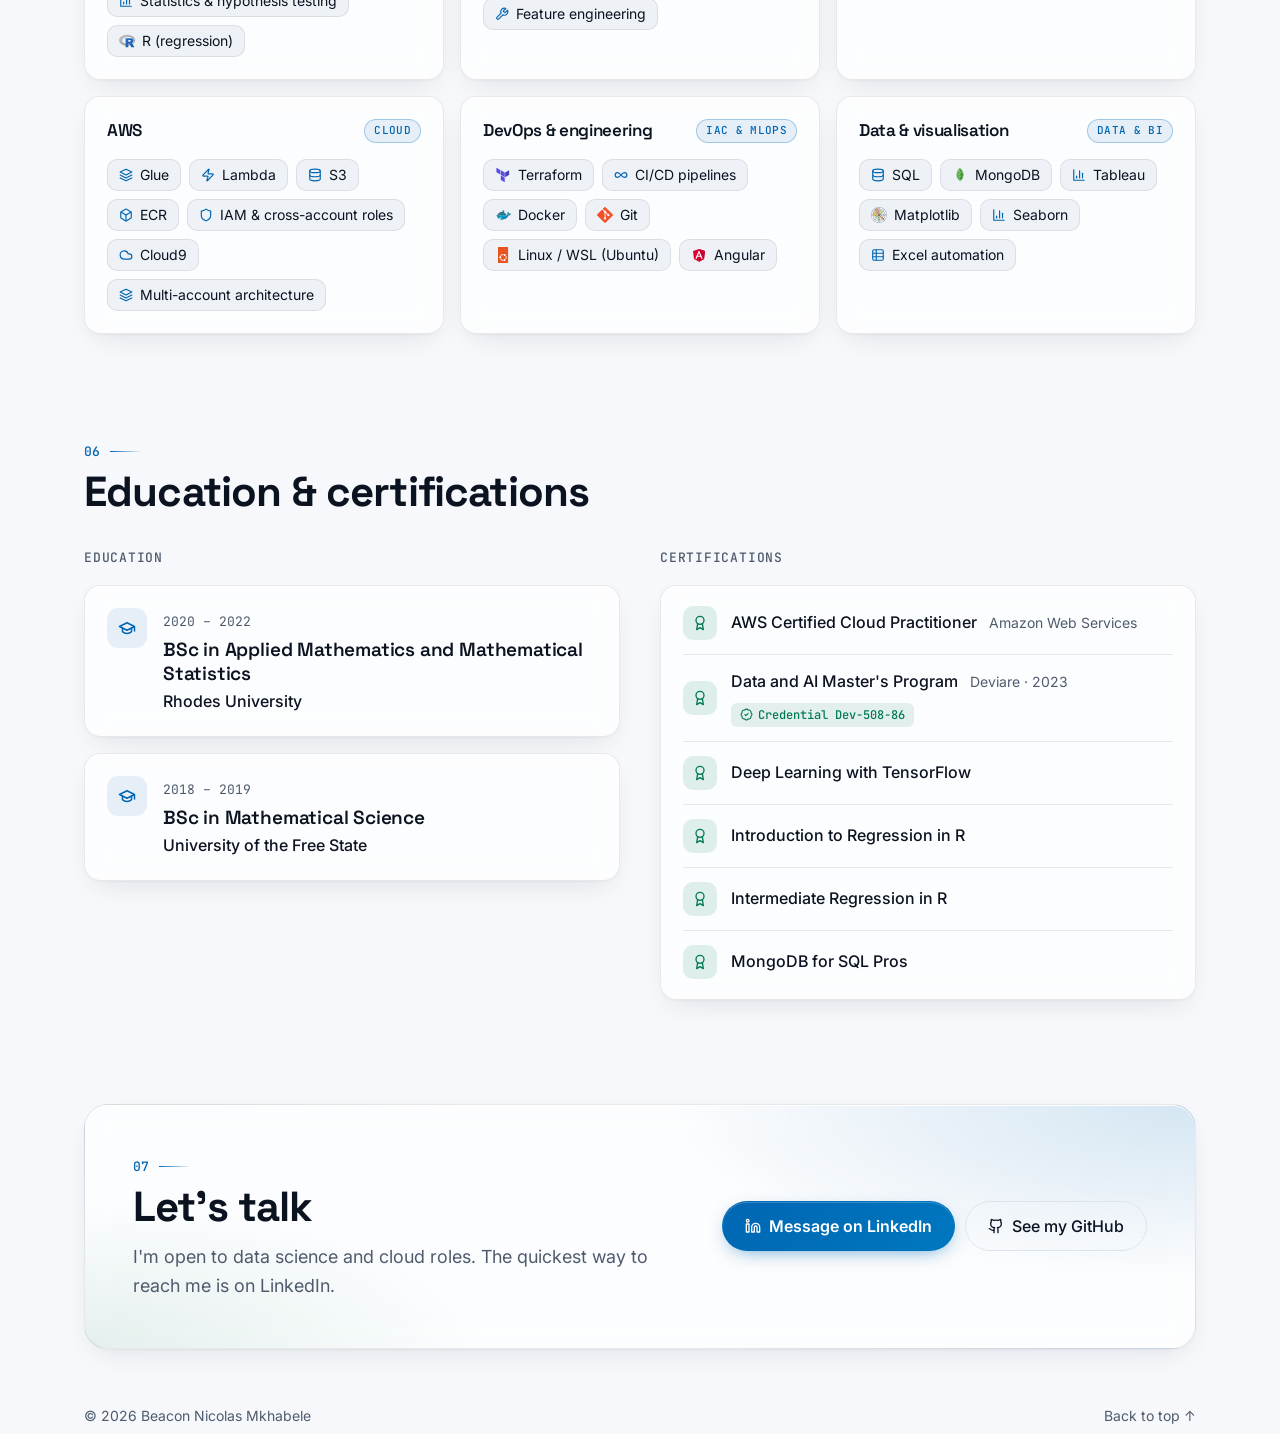
==== commit 7d69adfd: "Redesign portfolio: hero lab, bento work grid, tech icons, timeline - Deep-space dark theme with BMW" ====
--- a/index.html
+++ b/index.html
@@ -9,7 +9,8 @@
       content="Portfolio of Beacon Nicolas Mkhabele, Data Scientist at BMW IT Hub South Africa, working across Python, mathematical optimisation, AWS, Terraform and CI/CD."
     />
     <meta name="author" content="Beacon Nicolas Mkhabele" />
-    <meta name="theme-color" content="#0f766e" />
+    <meta name="theme-color" content="#0a0d12" media="(prefers-color-scheme: dark)" />
+    <meta name="theme-color" content="#f6f8fb" media="(prefers-color-scheme: light)" />
 
     <!-- Link previews (LinkedIn, WhatsApp, email). If you move the site, update the URLs below. -->
     <meta property="og:type" content="website" />
@@ -43,8 +44,10 @@
   </head>
   <body>
     <a class="skip-link" href="#main">Skip to content</a>
+    <div class="ambient" aria-hidden="true"></div>
 
     <header class="site-header">
+      <div class="scroll-progress" aria-hidden="true"></div>
       <nav class="nav container" aria-label="Main">
         <a class="brand" href="#top" aria-label="Back to top">
           <span class="brand-mark" data-bind="initials">BM</span>
@@ -59,7 +62,7 @@
         <div class="nav-menu" id="nav-menu">
           <a href="#about">About</a>
           <a href="#experience">Experience</a>
-          <a href="#activity">Activity</a>
+          <a href="#work">Work</a>
           <a href="#projects">Projects</a>
           <a href="#skills">Skills</a>
           <a href="#education">Education</a>
@@ -84,47 +87,89 @@
     </header>
 
     <main id="main">
-      <section class="hero container" id="top">
-        <div class="hero-text">
-          <p class="status"><span class="status-dot" aria-hidden="true"></span><span data-bind="availability"></span></p>
-          <p class="eyebrow" data-bind="role"></p>
-          <h1 data-bind="name">Beacon Nicolas Mkhabele</h1>
-          <p class="lede" data-bind="tagline"></p>
-          <p class="hero-location">
-            <svg width="16" height="16" viewBox="0 0 24 24" aria-hidden="true">
-              <path d="M12 21s-7-6.2-7-11.5a7 7 0 0 1 14 0C19 14.8 12 21 12 21Z" fill="none" stroke="currentColor" stroke-width="2" />
-              <circle cx="12" cy="9.5" r="2.5" fill="currentColor" />
-            </svg>
-            <span data-bind="location"></span>
-          </p>
-          <div class="hero-actions">
-            <a class="btn btn-primary" href="#projects">View my projects</a>
-            <a class="btn" data-resume hidden download>Download CV</a>
-            <a class="btn" data-link="linkedin" hidden target="_blank" rel="noopener">LinkedIn</a>
-            <a class="btn btn-ghost" data-link="github" hidden target="_blank" rel="noopener">GitHub</a>
-          </div>
-        </div>
-
-        <figure class="plot-card" aria-labelledby="plot-caption">
-          <div class="plot-head">
-            <span class="plot-dots" aria-hidden="true"><i></i><i></i><i></i></span>
-            <code>kmeans.fit(data)</code>
-            <button class="plot-run" type="button">Run again</button>
-          </div>
-          <svg class="plot" viewBox="0 0 400 280" role="img" aria-label="Animated k-means clustering of sample points into three groups">
-            <g class="plot-grid" aria-hidden="true"></g>
-            <g class="plot-points"></g>
-            <g class="plot-centroids"></g>
-          </svg>
-          <figcaption id="plot-caption" class="plot-foot">
-            <span>k = 3</span>
-            <span class="plot-status" aria-live="polite">iteration 0</span>
-          </figcaption>
-        </figure>
+      <section class="hero-band" id="top">
+        <div class="hero-glow" aria-hidden="true"></div>
+        <div class="hero container">
+          <div class="hero-text">
+            <p class="status"><span class="status-dot" aria-hidden="true"></span><span data-bind="availability"></span></p>
+            <p class="eyebrow" data-bind="role"></p>
+            <h1 data-bind="name">Beacon Nicolas Mkhabele</h1>
+            <p class="lede" data-bind="tagline"></p>
+            <p class="hero-location">
+              <span data-icon="map-pin"></span>
+              <span data-bind="location"></span>
+            </p>
+            <div class="hero-actions">
+              <a class="btn btn-primary btn-shine" href="#work">See my work <span data-icon="arrow-right"></span></a>
+              <button class="btn btn-copy" type="button" data-copy-email hidden>
+                <span data-icon="copy"></span><span>Copy email</span>
+                <span class="tooltip" aria-hidden="true">Copied to clipboard!</span>
+              </button>
+              <a class="btn" data-link="linkedin" hidden target="_blank" rel="noopener"><span data-icon="linkedin"></span>LinkedIn</a>
+              <a class="btn" data-link="github" hidden target="_blank" rel="noopener"><span data-icon="github"></span>GitHub</a>
+              <a class="btn btn-ghost" data-resume hidden download><span data-icon="download"></span>CV</a>
+            </div>
+            <p class="sr-only" aria-live="polite" data-copy-status></p>
+          </div>
+
+          <figure class="lab glass" aria-label="Interactive demos">
+            <div class="lab-head">
+              <span class="plot-dots" aria-hidden="true"><i></i><i></i><i></i></span>
+              <div class="lab-tabs" role="tablist" aria-label="Choose a demo">
+                <button class="lab-tab" role="tab" type="button" id="tab-cluster" aria-controls="panel-cluster" aria-selected="true">
+                  k-means
+                </button>
+                <button class="lab-tab" role="tab" type="button" id="tab-pipeline" aria-controls="panel-pipeline" aria-selected="false" tabindex="-1">
+                  AWS pipeline
+                </button>
+              </div>
+            </div>
+
+            <div class="lab-panel" id="panel-cluster" role="tabpanel" aria-labelledby="tab-cluster">
+              <div class="lab-stage">
+                <svg class="plot" viewBox="0 0 400 280" role="img" aria-label="Interactive k-means clustering of sample points. Click the plot to add a point.">
+                  <g class="plot-grid" aria-hidden="true"></g>
+                  <g class="plot-points"></g>
+                  <g class="plot-centroids"></g>
+                </svg>
+              </div>
+              <div class="lab-controls">
+                <div class="seg" role="group" aria-label="Number of clusters, k">
+                  <span class="seg-label" aria-hidden="true">k</span>
+                  <button type="button" data-k="2" aria-pressed="false">2</button>
+                  <button type="button" data-k="3" aria-pressed="true">3</button>
+                  <button type="button" data-k="4" aria-pressed="false">4</button>
+                  <button type="button" data-k="5" aria-pressed="false">5</button>
+                </div>
+                <button class="lab-btn" type="button" data-act="data"><span data-icon="shuffle"></span>New data</button>
+                <button class="lab-btn lab-btn-accent" type="button" data-act="run"><span data-icon="play"></span>Run</button>
+              </div>
+              <p class="lab-foot">
+                <span class="plot-status" aria-live="polite">iteration 0</span>
+                <span class="plot-inertia"></span>
+                <span class="lab-hint">click the plot to add points</span>
+              </p>
+            </div>
+
+            <div class="lab-panel" id="panel-pipeline" role="tabpanel" aria-labelledby="tab-pipeline" hidden>
+              <div class="lab-stage">
+                <svg class="pipe" viewBox="0 0 400 280" role="img" aria-label="Simulated event-driven solve pipeline: an upload to S3 triggers a Lambda, which queues a job on SQS for a containerised MILP solver that writes results back to S3."></svg>
+              </div>
+              <div class="lab-controls">
+                <button class="lab-btn lab-btn-accent" type="button" data-act="trigger"><span data-icon="upload"></span>Upload input</button>
+                <button class="lab-btn" type="button" data-act="auto" aria-pressed="false"><span data-icon="repeat"></span>Auto-run</button>
+              </div>
+              <p class="lab-foot">
+                <span class="pipe-status" aria-live="polite">idle</span>
+                <span class="lab-hint">illustrative simulation</span>
+              </p>
+            </div>
+          </figure>
+        </div>
       </section>
 
       <section class="container" aria-label="Highlights">
-        <ul class="stats" data-render="stats"></ul>
+        <ul class="stats glass" data-render="stats"></ul>
       </section>
 
       <section class="section container" id="about">
@@ -134,7 +179,7 @@
         </div>
         <div class="about">
           <div class="about-text" data-render="about"></div>
-          <aside class="about-card">
+          <aside class="about-card glass">
             <div class="avatar" data-render="avatar"></div>
             <dl class="facts" data-render="facts"></dl>
           </aside>
@@ -149,20 +194,26 @@
         <ol class="jobs" data-render="experience"></ol>
       </section>
 
-      <section class="section container" id="activity">
+      <section class="section container" id="work">
         <div class="section-head">
           <p class="section-kicker">03</p>
-          <h2>GitHub activity at BMW IT Hub</h2>
-          <p class="section-sub" data-render="activity-note"></p>
-        </div>
-        <div class="activity" data-render="activity"></div>
+          <h2>Selected work</h2>
+          <p class="section-sub">The pipeline I own at BMW IT Hub, the numbers behind it, and my commit activity there.</p>
+        </div>
+        <div class="bento">
+          <article class="tile tile-featured glass" data-render="featured"></article>
+          <div class="tile tile-telemetry glass" data-render="telemetry"></div>
+          <div class="tile tile-activity glass" id="activity" data-render="activity"></div>
+          <div class="tile tile-terminal" data-render="terminal"></div>
+          <div class="tile tile-commits glass" data-render="commits"></div>
+        </div>
       </section>
 
       <section class="section container" id="projects">
         <div class="section-head">
           <p class="section-kicker">04</p>
           <h2>Projects</h2>
-          <p class="section-sub">Highlights from my work at BMW IT Hub (internal, so no code links) and projects from my data science training.</p>
+          <p class="section-sub">More from my work at BMW IT Hub (internal, so no code links) and projects from my data science training.</p>
         </div>
         <div class="filters" role="group" aria-label="Filter projects by category" data-render="filters"></div>
         <div class="projects" data-render="projects"></div>
@@ -188,13 +239,13 @@
           </div>
           <div>
             <h3 class="col-title">Certifications</h3>
-            <ul class="certs" data-render="certifications"></ul>
+            <ul class="certs glass" data-render="certifications"></ul>
           </div>
         </div>
       </section>
 
       <section class="section container" id="contact">
-        <div class="contact">
+        <div class="contact glass">
           <div>
             <p class="section-kicker">07</p>
             <h2>Let's talk</h2>
@@ -203,10 +254,10 @@
             </p>
           </div>
           <div class="contact-actions">
-            <a class="btn btn-primary btn-large" data-link="email" hidden>Email me</a>
-            <a class="btn btn-large" data-link="linkedin" hidden target="_blank" rel="noopener">Message on LinkedIn</a>
-            <a class="btn btn-large" data-resume hidden download>Download CV</a>
-            <a class="btn btn-ghost btn-large" data-link="github" hidden target="_blank" rel="noopener">See my GitHub</a>
+            <a class="btn btn-primary btn-large btn-shine" data-link="email" hidden><span data-icon="mail"></span>Email me</a>
+            <a class="btn btn-large" data-link="linkedin" hidden target="_blank" rel="noopener"><span data-icon="linkedin"></span>Message on LinkedIn</a>
+            <a class="btn btn-large" data-resume hidden download><span data-icon="download"></span>Download CV</a>
+            <a class="btn btn-ghost btn-large" data-link="github" hidden target="_blank" rel="noopener"><span data-icon="github"></span>See my GitHub</a>
           </div>
         </div>
       </section>
@@ -217,6 +268,8 @@
       <a href="#top">Back to top ↑</a>
     </footer>
 
+    <div class="cell-tip" role="presentation" hidden></div>
+
     <noscript>
       <p class="container">This site needs JavaScript to show its content. Please enable it and reload.</p>
     </noscript>
--- a/css/style.css
+++ b/css/style.css
@@ -1,73 +1,122 @@
-/* ---------- Colour tokens ---------- */
+/* ==========================================================
+   Design tokens
+   Dark: deep space surfaces with BMW blue / cyan / emerald accents.
+   ========================================================== */
 :root {
-  --bg: #f7f6f2;
+  --bg: #f6f8fb;
   --surface: #ffffff;
-  --surface-2: #f0eee8;
-  --text: #16181b;
-  --muted: #5a6068;
-  --border: #e2dfd6;
-  --accent: #0f766e;
-  --accent-hover: #0b5f58;
+  --surface-2: #eef2f7;
+  --text: #0b1220;
+  --muted: #4f5b6d;
+  --border: #dde3ec;
+  --glass: rgba(255, 255, 255, 0.72);
+  --glass-border: rgba(15, 23, 42, 0.09);
+  --glass-inset: rgba(255, 255, 255, 0.9);
+  --accent: #0066b2;
+  --accent-hover: #00548f;
   --accent-ink: #ffffff;
-  --accent-soft: rgba(15, 118, 110, 0.1);
-  --c1: #0f766e;
-  --c2: #c2410c;
-  --c3: #4f46e5;
-  --point-idle: #b9b6ad;
-  --ok: #15803d;
-  --shadow: 0 1px 2px rgba(20, 20, 20, 0.04), 0 8px 24px rgba(20, 20, 20, 0.06);
+  --accent-soft: rgba(0, 102, 178, 0.09);
+  --cyan: #0284c7;
+  --emerald: #047857;
+  --btn-grad: linear-gradient(135deg, #0066b2, #0077c0);
+  --c1: #0066b2;
+  --c2: #047857;
+  --c3: #c2410c;
+  --c4: #7c3aed;
+  --c5: #be185d;
+  --point-idle: #b8c0cc;
+  --ok: #059669;
+  --heat: #059669;
+  --shadow: 0 1px 2px rgba(15, 23, 42, 0.04), 0 10px 30px -12px rgba(15, 23, 42, 0.14);
+  --glow: rgba(0, 102, 178, 0.14);
+  --ambient-1: rgba(0, 102, 178, 0.08);
+  --ambient-2: rgba(16, 185, 129, 0.06);
+  --code-bg: #0d1220;
+  --show-light: inline-block;
+  --show-dark: none;
 
   --font-sans: "Inter", system-ui, -apple-system, "Segoe UI", Roboto, sans-serif;
   --font-display: "Space Grotesk", "Inter", system-ui, sans-serif;
   --font-mono: "JetBrains Mono", ui-monospace, SFMono-Regular, Menlo, monospace;
-  --radius: 14px;
+  --radius: 16px;
   --gutter: 24px;
+  --ease: cubic-bezier(0.2, 0.7, 0.2, 1);
   color-scheme: light;
 }
 
 @media (prefers-color-scheme: dark) {
   :root:not([data-theme="light"]) {
-    --bg: #0e1116;
-    --surface: #151a21;
-    --surface-2: #1b222b;
-    --text: #e7e9ec;
-    --muted: #9aa3ad;
-    --border: #262e38;
-    --accent: #2dd4bf;
-    --accent-hover: #5eead4;
-    --accent-ink: #042f2a;
-    --accent-soft: rgba(45, 212, 191, 0.12);
-    --c1: #2dd4bf;
-    --c2: #fb923c;
-    --c3: #a5b4fc;
-    --point-idle: #4a535e;
-    --ok: #4ade80;
-    --shadow: 0 1px 2px rgba(0, 0, 0, 0.3), 0 8px 24px rgba(0, 0, 0, 0.25);
+    --bg: #0a0d12;
+    --surface: #121721;
+    --surface-2: #19202d;
+    --text: #e6edf7;
+    --muted: #93a0b4;
+    --border: #1e2638;
+    --glass: rgba(18, 23, 33, 0.62);
+    --glass-border: rgba(255, 255, 255, 0.08);
+    --glass-inset: rgba(255, 255, 255, 0.04);
+    --accent: #00a3e0;
+    --accent-hover: #38bdf8;
+    --accent-ink: #ffffff;
+    --accent-soft: rgba(0, 163, 224, 0.12);
+    --cyan: #00a3e0;
+    --emerald: #10b981;
+    --c1: #00a3e0;
+    --c2: #10b981;
+    --c3: #f59e0b;
+    --c4: #a78bfa;
+    --c5: #f472b6;
+    --point-idle: #3a4558;
+    --ok: #10b981;
+    --heat: #10b981;
+    --shadow: 0 1px 2px rgba(0, 0, 0, 0.4), 0 18px 40px -18px rgba(0, 0, 0, 0.6);
+    --glow: rgba(0, 163, 224, 0.18);
+    --ambient-1: rgba(0, 102, 178, 0.16);
+    --ambient-2: rgba(16, 185, 129, 0.08);
+    --code-bg: #070a10;
+    --show-light: none;
+    --show-dark: inline-block;
     color-scheme: dark;
   }
 }
 
 :root[data-theme="dark"] {
-  --bg: #0e1116;
-  --surface: #151a21;
-  --surface-2: #1b222b;
-  --text: #e7e9ec;
-  --muted: #9aa3ad;
-  --border: #262e38;
-  --accent: #2dd4bf;
-  --accent-hover: #5eead4;
-  --accent-ink: #042f2a;
-  --accent-soft: rgba(45, 212, 191, 0.12);
-  --c1: #2dd4bf;
-  --c2: #fb923c;
-  --c3: #a5b4fc;
-  --point-idle: #4a535e;
-  --ok: #4ade80;
-  --shadow: 0 1px 2px rgba(0, 0, 0, 0.3), 0 8px 24px rgba(0, 0, 0, 0.25);
+  --bg: #0a0d12;
+  --surface: #121721;
+  --surface-2: #19202d;
+  --text: #e6edf7;
+  --muted: #93a0b4;
+  --border: #1e2638;
+  --glass: rgba(18, 23, 33, 0.62);
+  --glass-border: rgba(255, 255, 255, 0.08);
+  --glass-inset: rgba(255, 255, 255, 0.04);
+  --accent: #00a3e0;
+  --accent-hover: #38bdf8;
+  --accent-ink: #ffffff;
+  --accent-soft: rgba(0, 163, 224, 0.12);
+  --cyan: #00a3e0;
+  --emerald: #10b981;
+  --c1: #00a3e0;
+  --c2: #10b981;
+  --c3: #f59e0b;
+  --c4: #a78bfa;
+  --c5: #f472b6;
+  --point-idle: #3a4558;
+  --ok: #10b981;
+  --heat: #10b981;
+  --shadow: 0 1px 2px rgba(0, 0, 0, 0.4), 0 18px 40px -18px rgba(0, 0, 0, 0.6);
+  --glow: rgba(0, 163, 224, 0.18);
+  --ambient-1: rgba(0, 102, 178, 0.16);
+  --ambient-2: rgba(16, 185, 129, 0.08);
+  --code-bg: #070a10;
+  --show-light: none;
+  --show-dark: inline-block;
   color-scheme: dark;
 }
 
-/* ---------- Base ---------- */
+/* ==========================================================
+   Base
+   ========================================================== */
 *,
 *::before,
 *::after {
@@ -117,12 +166,16 @@
 :focus-visible {
   outline: 2px solid var(--accent);
   outline-offset: 3px;
-  border-radius: 6px;
+  border-radius: 8px;
+}
+
+::selection {
+  background: color-mix(in srgb, var(--accent) 30%, transparent);
 }
 
 .container {
   width: 100%;
-  max-width: 1120px;
+  max-width: 1160px;
   margin: 0 auto;
   padding: 0 var(--gutter);
 }
@@ -159,8 +212,82 @@
   display: none !important;
 }
 
-/* ---------- Buttons ---------- */
+.ic {
+  flex: none;
+  display: inline-block;
+  vertical-align: -0.15em;
+}
+
+.logo {
+  display: inline-flex;
+  flex: none;
+}
+
+.logo img {
+  display: block;
+  object-fit: contain;
+}
+
+.only-light {
+  display: var(--show-light) !important;
+}
+
+.only-dark {
+  display: var(--show-dark) !important;
+}
+
+/* Fixed ambient gradient mesh behind everything, so glass surfaces have something to blur. */
+.ambient {
+  position: fixed;
+  inset: 0;
+  z-index: -1;
+  pointer-events: none;
+  background:
+    radial-gradient(60vw 50vh at 85% -10%, var(--ambient-1), transparent 70%),
+    radial-gradient(50vw 50vh at -10% 40%, var(--ambient-2), transparent 70%),
+    radial-gradient(40vw 40vh at 100% 100%, var(--ambient-1), transparent 70%);
+}
+
+/* Glass surfaces */
+.glass {
+  background: var(--glass);
+  border: 1px solid var(--glass-border);
+  box-shadow: inset 0 1px 0 var(--glass-inset), var(--shadow);
+  -webkit-backdrop-filter: blur(12px) saturate(1.3);
+  backdrop-filter: blur(12px) saturate(1.3);
+}
+
+/* Pointer-following highlight on cards (position set from JS). */
+.glow {
+  position: relative;
+  isolation: isolate;
+}
+
+.glow::before {
+  content: "";
+  position: absolute;
+  inset: -1px;
+  z-index: -1;
+  border-radius: inherit;
+  padding: 1px;
+  background: radial-gradient(260px circle at var(--gx, 50%) var(--gy, -40%), color-mix(in srgb, var(--accent) 70%, transparent), transparent 70%);
+  -webkit-mask: linear-gradient(#000 0 0) content-box, linear-gradient(#000 0 0);
+  -webkit-mask-composite: xor;
+  mask: linear-gradient(#000 0 0) content-box exclude, linear-gradient(#000 0 0);
+  opacity: 0;
+  transition: opacity 0.3s;
+  pointer-events: none;
+}
+
+.glow:hover::before {
+  opacity: 1;
+}
+
+/* ==========================================================
+   Buttons
+   ========================================================== */
 .btn {
+  position: relative;
   display: inline-flex;
   align-items: center;
   justify-content: center;
@@ -174,28 +301,55 @@
   font: 500 15px/1 var(--font-sans);
   text-decoration: none;
   cursor: pointer;
-  transition: background-color 0.15s, border-color 0.15s, color 0.15s, transform 0.15s;
+  transition: background-color 0.15s, border-color 0.15s, color 0.15s, transform 0.15s, box-shadow 0.2s;
 }
 
 .btn:hover {
   color: var(--text);
-  border-color: var(--muted);
+  border-color: color-mix(in srgb, var(--accent) 55%, var(--border));
+  transform: translateY(-1px);
 }
 
 .btn:active {
-  transform: translateY(1px);
+  transform: translateY(0);
 }
 
 .btn-primary {
-  background: var(--accent);
-  border-color: var(--accent);
-  color: var(--accent-ink);
+  overflow: hidden;
+  border-color: transparent;
+  background: var(--btn-grad);
+  color: #fff;
+  font-weight: 600;
+  box-shadow: 0 6px 20px -8px rgba(0, 102, 178, 0.7), inset 0 1px 0 rgba(255, 255, 255, 0.2);
 }
 
 .btn-primary:hover {
-  background: var(--accent-hover);
-  border-color: var(--accent-hover);
-  color: var(--accent-ink);
+  border-color: transparent;
+  color: #fff;
+  box-shadow: 0 10px 30px -8px rgba(0, 163, 224, 0.75), inset 0 1px 0 rgba(255, 255, 255, 0.25);
+}
+
+/* Shimmer sweep */
+.btn-shine::after {
+  content: "";
+  position: absolute;
+  inset: 0;
+  background: linear-gradient(105deg, transparent 35%, rgba(255, 255, 255, 0.35) 50%, transparent 65%);
+  transform: translateX(-120%);
+  pointer-events: none;
+}
+
+.btn-shine:hover::after {
+  transform: translateX(120%);
+  transition: transform 0.75s var(--ease);
+}
+
+.btn-primary .ic {
+  transition: transform 0.2s var(--ease);
+}
+
+.btn-primary:hover .ic:last-child {
+  transform: translateX(3px);
 }
 
 .btn-ghost {
@@ -214,20 +368,69 @@
   font-size: 16px;
 }
 
-/* ---------- Header ---------- */
+/* Copy-email tooltip */
+.tooltip {
+  position: absolute;
+  left: 50%;
+  bottom: calc(100% + 10px);
+  padding: 6px 10px;
+  border-radius: 8px;
+  background: var(--text);
+  color: var(--bg);
+  font: 500 12px/1.2 var(--font-sans);
+  white-space: nowrap;
+  opacity: 0;
+  transform: translate(-50%, 4px);
+  transition: opacity 0.15s, transform 0.15s;
+  pointer-events: none;
+}
+
+.tooltip::after {
+  content: "";
+  position: absolute;
+  left: 50%;
+  top: 100%;
+  border: 5px solid transparent;
+  border-top-color: var(--text);
+  transform: translateX(-50%);
+}
+
+.btn-copy.is-copied .tooltip {
+  opacity: 1;
+  transform: translate(-50%, 0);
+}
+
+.btn-copy.is-copied {
+  border-color: var(--ok);
+}
+
+/* ==========================================================
+   Header
+   ========================================================== */
 .site-header {
   position: sticky;
   top: 0;
   z-index: 50;
-  background: color-mix(in srgb, var(--bg) 82%, transparent);
-  backdrop-filter: saturate(1.4) blur(12px);
-  -webkit-backdrop-filter: saturate(1.4) blur(12px);
+  background: color-mix(in srgb, var(--bg) 78%, transparent);
+  -webkit-backdrop-filter: saturate(1.4) blur(14px);
+  backdrop-filter: saturate(1.4) blur(14px);
   border-bottom: 1px solid transparent;
   transition: border-color 0.2s;
 }
 
 .site-header.is-scrolled {
-  border-bottom-color: var(--border);
+  border-bottom-color: var(--glass-border);
+}
+
+.scroll-progress {
+  position: absolute;
+  left: 0;
+  right: 0;
+  bottom: -1px;
+  height: 2px;
+  background: linear-gradient(90deg, var(--accent), var(--emerald));
+  transform: scaleX(0);
+  transform-origin: 0 50%;
 }
 
 .nav {
@@ -259,10 +462,11 @@
   width: 34px;
   height: 34px;
   border-radius: 10px;
-  background: var(--accent);
-  color: var(--accent-ink);
+  background: var(--btn-grad);
+  color: #fff;
   font: 700 14px/1 var(--font-display);
   letter-spacing: 0.02em;
+  box-shadow: 0 4px 14px -4px rgba(0, 102, 178, 0.6);
 }
 
 .brand-name {
@@ -274,22 +478,44 @@
 .nav-menu {
   display: flex;
   align-items: center;
-  gap: 4px;
+  gap: 2px;
 }
 
 .nav-menu a:not(.btn) {
+  position: relative;
   padding: 8px 12px;
   border-radius: 8px;
   color: var(--muted);
   font-size: 15px;
   font-weight: 500;
   text-decoration: none;
-}
-
-.nav-menu a:not(.btn):hover,
+  transition: color 0.15s, background-color 0.15s;
+}
+
+.nav-menu a:not(.btn):hover {
+  color: var(--text);
+  background: var(--surface-2);
+}
+
 .nav-menu a.is-active {
   color: var(--text);
-  background: var(--surface-2);
+}
+
+.nav-menu a:not(.btn)::after {
+  content: "";
+  position: absolute;
+  left: 12px;
+  right: 12px;
+  bottom: 2px;
+  height: 2px;
+  border-radius: 2px;
+  background: var(--accent);
+  transform: scaleX(0);
+  transition: transform 0.25s var(--ease);
+}
+
+.nav-menu a.is-active::after {
+  transform: scaleX(1);
 }
 
 .nav-menu .btn {
@@ -298,6 +524,7 @@
 
 .theme-toggle,
 .nav-toggle {
+  flex: none;
   display: grid;
   place-items: center;
   width: 40px;
@@ -308,6 +535,12 @@
   background: var(--surface);
   color: var(--text);
   cursor: pointer;
+  transition: border-color 0.15s;
+}
+
+.theme-toggle:hover,
+.nav-toggle:hover {
+  border-color: var(--accent);
 }
 
 .nav-toggle {
@@ -335,10 +568,42 @@
   }
 }
 
-/* ---------- Hero ---------- */
+/* ==========================================================
+   Hero
+   ========================================================== */
+.hero-band {
+  position: relative;
+  isolation: isolate;
+}
+
+/* Ambient light that follows the cursor (position set from JS). */
+.hero-glow {
+  position: absolute;
+  inset: -64px 0 0;
+  z-index: -1;
+  pointer-events: none;
+  background:
+    radial-gradient(520px circle at var(--mx, 70%) var(--my, 30%), var(--glow), transparent 65%),
+    linear-gradient(to bottom, transparent 70%, var(--bg));
+  -webkit-mask: linear-gradient(#000 70%, transparent);
+  mask: linear-gradient(#000 70%, transparent);
+}
+
+.hero-glow::before {
+  content: "";
+  position: absolute;
+  inset: 0;
+  background-image:
+    linear-gradient(var(--glass-border) 1px, transparent 1px),
+    linear-gradient(90deg, var(--glass-border) 1px, transparent 1px);
+  background-size: 48px 48px;
+  -webkit-mask: radial-gradient(70% 60% at 60% 30%, #000, transparent);
+  mask: radial-gradient(70% 60% at 60% 30%, #000, transparent);
+}
+
 .hero {
   display: grid;
-  grid-template-columns: minmax(0, 1.15fr) minmax(0, 1fr);
+  grid-template-columns: minmax(0, 1.05fr) minmax(0, 1fr);
   gap: 56px;
   align-items: center;
   padding-top: 72px;
@@ -348,36 +613,62 @@
 .status {
   display: inline-flex;
   align-items: center;
-  gap: 8px;
-  padding: 6px 12px 6px 10px;
+  gap: 10px;
+  padding: 6px 14px 6px 12px;
   margin-bottom: 22px;
-  border: 1px solid var(--border);
+  border: 1px solid color-mix(in srgb, var(--ok) 35%, var(--glass-border));
   border-radius: 999px;
-  background: var(--surface);
-  color: var(--muted);
+  background: color-mix(in srgb, var(--ok) 8%, var(--glass));
+  color: var(--text);
   font-size: 14px;
+  font-weight: 500;
 }
 
 .status-dot {
+  position: relative;
   width: 8px;
   height: 8px;
   border-radius: 50%;
   background: var(--ok);
-  box-shadow: 0 0 0 4px color-mix(in srgb, var(--ok) 20%, transparent);
+  box-shadow: 0 0 10px var(--ok);
+}
+
+.status-dot::after {
+  content: "";
+  position: absolute;
+  inset: 0;
+  border-radius: 50%;
+  border: 2px solid var(--ok);
+  animation: radar 2s var(--ease) infinite;
+}
+
+@keyframes radar {
+  from {
+    transform: scale(1);
+    opacity: 0.9;
+  }
+  to {
+    transform: scale(3.2);
+    opacity: 0;
+  }
 }
 
 .eyebrow {
-  margin-bottom: 10px;
+  margin-bottom: 12px;
   color: var(--accent);
   font: 500 14px/1.4 var(--font-mono);
   letter-spacing: 0.02em;
 }
 
 .hero h1 {
-  font-size: clamp(40px, 6vw, 64px);
+  font-size: clamp(40px, 5.8vw, 66px);
   font-weight: 700;
-  letter-spacing: -0.035em;
+  letter-spacing: -0.04em;
   text-wrap: balance;
+  background: linear-gradient(180deg, var(--text) 40%, color-mix(in srgb, var(--text) 62%, var(--accent)));
+  -webkit-background-clip: text;
+  background-clip: text;
+  color: transparent;
 }
 
 .lede {
@@ -405,33 +696,19 @@
   margin-top: 30px;
 }
 
-/* Plot card */
-.plot-card {
+/* ---------- Hero lab (k-means + pipeline) ---------- */
+.lab {
   margin: 0;
-  border: 1px solid var(--border);
-  border-radius: var(--radius);
-  background: var(--surface);
-  box-shadow: var(--shadow);
+  border-radius: calc(var(--radius) + 2px);
   overflow: hidden;
 }
 
-.plot-head,
-.plot-foot {
-  display: flex;
-  align-items: center;
-  gap: 12px;
-  padding: 10px 14px;
-  font: 400 13px/1.4 var(--font-mono);
-  color: var(--muted);
-}
-
-.plot-head {
-  border-bottom: 1px solid var(--border);
-}
-
-.plot-head code {
-  font: inherit;
-  color: var(--text);
+.lab-head {
+  display: flex;
+  align-items: center;
+  gap: 14px;
+  padding: 10px 12px 10px 14px;
+  border-bottom: 1px solid var(--glass-border);
 }
 
 .plot-dots {
@@ -447,35 +724,164 @@
   border: 1px solid var(--border);
 }
 
-.plot-run {
+.plot-dots i:nth-child(1) {
+  background: #ff5f57;
+  border-color: transparent;
+}
+.plot-dots i:nth-child(2) {
+  background: #febc2e;
+  border-color: transparent;
+}
+.plot-dots i:nth-child(3) {
+  background: #28c840;
+  border-color: transparent;
+}
+
+.lab-tabs {
+  display: flex;
+  gap: 2px;
   margin-left: auto;
-  padding: 4px 10px;
-  border: 1px solid var(--border);
-  border-radius: 6px;
+  padding: 3px;
+  border-radius: 10px;
   background: var(--surface-2);
+}
+
+.lab-tab {
+  min-height: 30px;
+  padding: 0 12px;
+  border: 0;
+  border-radius: 8px;
+  background: transparent;
+  color: var(--muted);
+  font: 500 13px/1 var(--font-mono);
+  cursor: pointer;
+}
+
+.lab-tab:hover {
   color: var(--text);
-  font: inherit;
-  cursor: pointer;
-}
-
-.plot-run:hover {
-  border-color: var(--muted);
-}
-
-.plot {
+}
+
+.lab-tab[aria-selected="true"] {
+  background: var(--surface);
+  color: var(--text);
+  box-shadow: 0 1px 3px rgba(0, 0, 0, 0.15);
+}
+
+/* Both panels share one fixed-ratio stage, so switching never shifts the layout. */
+.lab-stage {
+  aspect-ratio: 400 / 280;
+}
+
+.plot,
+.pipe {
   display: block;
   width: 100%;
-  height: auto;
+  height: 100%;
+}
+
+.plot {
+  cursor: crosshair;
+}
+
+.lab-controls {
+  display: flex;
+  flex-wrap: wrap;
+  align-items: center;
+  gap: 8px;
+  min-height: 56px;
+  padding: 10px 14px;
+  border-top: 1px solid var(--glass-border);
+}
+
+.seg {
+  display: inline-flex;
+  align-items: center;
+  gap: 2px;
+  padding: 3px;
+  border-radius: 10px;
+  background: var(--surface-2);
+}
+
+.seg-label {
+  padding: 0 8px 0 6px;
+  color: var(--muted);
+  font: italic 500 13px/1 var(--font-mono);
+}
+
+.seg button {
+  width: 30px;
+  height: 28px;
+  border: 0;
+  border-radius: 7px;
+  background: transparent;
+  color: var(--muted);
+  font: 500 13px/1 var(--font-mono);
+  cursor: pointer;
+}
+
+.seg button:hover {
+  color: var(--text);
+}
+
+.seg button[aria-pressed="true"] {
+  background: var(--accent);
+  color: #fff;
+}
+
+.lab-btn {
+  display: inline-flex;
+  align-items: center;
+  gap: 6px;
+  min-height: 34px;
+  padding: 0 12px;
+  border: 1px solid var(--border);
+  border-radius: 9px;
   background: var(--surface);
+  color: var(--text);
+  font: 500 13px/1 var(--font-mono);
+  cursor: pointer;
+  transition: border-color 0.15s, background-color 0.15s;
+}
+
+.lab-btn:hover {
+  border-color: var(--accent);
+}
+
+.lab-btn-accent {
+  margin-left: auto;
+  border-color: transparent;
+  background: var(--btn-grad);
+  color: #fff;
+}
+
+.lab-btn[aria-pressed="true"] {
+  border-color: var(--emerald);
+  color: var(--emerald);
+  background: color-mix(in srgb, var(--emerald) 10%, var(--surface));
+}
+
+.lab-foot {
+  display: flex;
+  flex-wrap: wrap;
+  gap: 4px 16px;
+  padding: 0 14px 12px;
+  color: var(--muted);
+  font: 400 12px/1.4 var(--font-mono);
+}
+
+.lab-hint {
+  margin-left: auto;
+  opacity: 0.8;
 }
 
 .plot-grid line {
-  stroke: var(--border);
+  stroke: var(--glass-border);
   stroke-width: 1;
 }
 
 .plot-points circle {
   fill: var(--point-idle);
+  fill-opacity: 0.9;
   transition: fill 0.45s ease;
 }
 
@@ -494,6 +900,16 @@
   fill: var(--c3);
   color: var(--c3);
 }
+.plot-points circle[data-k="3"],
+.plot-centroids [data-k="3"] {
+  fill: var(--c4);
+  color: var(--c4);
+}
+.plot-points circle[data-k="4"],
+.plot-centroids [data-k="4"] {
+  fill: var(--c5);
+  color: var(--c5);
+}
 
 .plot-centroids g {
   transition: transform 0.6s cubic-bezier(0.3, 0.7, 0.2, 1), opacity 0.3s;
@@ -505,18 +921,106 @@
   stroke-width: 2.5;
 }
 
+.plot-centroids circle.halo {
+  fill: currentColor;
+  fill-opacity: 0.14;
+  stroke: none;
+}
+
 .plot-centroids path {
   stroke: currentColor;
   stroke-width: 2.5;
   stroke-linecap: round;
 }
 
-.plot-foot {
-  justify-content: space-between;
-  border-top: 1px solid var(--border);
-}
-
-/* ---------- Stats ---------- */
+/* Pipeline simulation */
+.pipe-edge {
+  stroke: var(--border);
+  stroke-width: 2;
+}
+
+.pipe-flow {
+  stroke: var(--accent);
+  stroke-width: 2;
+  stroke-dasharray: 4 6;
+  opacity: 0;
+  transition: opacity 0.3s;
+  animation: dash 0.8s linear infinite;
+}
+
+.pipe-flow.is-on {
+  opacity: 1;
+}
+
+@keyframes dash {
+  to {
+    stroke-dashoffset: -20;
+  }
+}
+
+.pipe-box {
+  fill: var(--surface);
+  stroke: var(--border);
+  stroke-width: 1.2;
+  transition: stroke 0.25s, fill 0.25s;
+}
+
+.pipe-box-dashed {
+  fill: transparent;
+  stroke-dasharray: 4 4;
+}
+
+.pipe-node.is-active .pipe-box {
+  stroke: var(--accent);
+  fill: color-mix(in srgb, var(--accent) 10%, var(--surface));
+  filter: drop-shadow(0 0 8px color-mix(in srgb, var(--accent) 60%, transparent));
+}
+
+.pipe-svc {
+  fill: var(--text);
+  font: 600 11px var(--font-sans);
+}
+
+.pipe-name {
+  fill: var(--muted);
+  font: 400 9.5px var(--font-mono);
+}
+
+.pipe-bar-bg {
+  fill: var(--surface-2);
+}
+
+.pipe-bar {
+  fill: var(--emerald);
+  transition: width 0.3s;
+}
+
+.pipe-packet {
+  fill: var(--accent);
+  opacity: 0;
+  filter: drop-shadow(0 0 6px var(--accent));
+}
+
+.pipe-packet.is-live {
+  opacity: 1;
+}
+
+.pipe-logline {
+  fill: var(--text);
+  font: 400 10px var(--font-mono);
+}
+
+.pipe-logline.dim {
+  fill: var(--muted);
+}
+
+.pipe-logline.ok {
+  fill: var(--emerald);
+}
+
+/* ==========================================================
+   Stats strip
+   ========================================================== */
 .stats {
   display: grid;
   grid-template-columns: repeat(3, minmax(0, 1fr));
@@ -524,23 +1028,22 @@
   margin: 0;
   padding: 0;
   list-style: none;
-  border: 1px solid var(--border);
   border-radius: var(--radius);
-  background: var(--surface);
 }
 
 .stats li {
-  padding: 22px 24px;
+  padding: 22px 26px;
 }
 
 .stats li + li {
-  border-left: 1px solid var(--border);
+  border-left: 1px solid var(--glass-border);
 }
 
 .stat-value {
   display: block;
   font: 700 30px/1.1 var(--font-display);
   letter-spacing: -0.02em;
+  font-variant-numeric: tabular-nums;
 }
 
 .stat-label {
@@ -551,9 +1054,22 @@
   line-height: 1.45;
 }
 
-/* ---------- Sections ---------- */
+/* ==========================================================
+   Sections
+   ========================================================== */
 .section {
-  padding-top: 96px;
+  padding-top: 104px;
+}
+
+.section.reveal {
+  opacity: 0;
+  transform: translateY(16px);
+  transition: opacity 0.6s var(--ease), transform 0.6s var(--ease);
+}
+
+.section.reveal.is-in {
+  opacity: 1;
+  transform: none;
 }
 
 .section-head {
@@ -561,19 +1077,44 @@
 }
 
 .section-kicker {
-  margin-bottom: 8px;
+  display: inline-flex;
+  align-items: center;
+  gap: 10px;
+  margin-bottom: 10px;
   color: var(--accent);
   font: 500 13px/1 var(--font-mono);
 }
 
+.section-kicker::after {
+  content: "";
+  width: 32px;
+  height: 1px;
+  background: linear-gradient(90deg, var(--accent), transparent);
+}
+
 .section h2 {
-  font-size: clamp(30px, 4vw, 40px);
+  font-size: clamp(30px, 4vw, 42px);
   font-weight: 700;
 }
 
 .section-sub {
+  max-width: 44em;
   margin-top: 10px;
   color: var(--muted);
+}
+
+.pill {
+  display: inline-flex;
+  align-items: center;
+  padding: 3px 9px;
+  border-radius: 999px;
+  border: 1px solid color-mix(in srgb, var(--accent) 30%, transparent);
+  background: var(--accent-soft);
+  color: var(--accent);
+  font: 500 11px/1.4 var(--font-mono);
+  letter-spacing: 0.03em;
+  text-transform: uppercase;
+  white-space: nowrap;
 }
 
 /* About */
@@ -596,9 +1137,7 @@
 
 .about-card {
   padding: 24px;
-  border: 1px solid var(--border);
   border-radius: var(--radius);
-  background: var(--surface);
 }
 
 .avatar {
@@ -608,10 +1147,11 @@
   height: 72px;
   margin-bottom: 20px;
   border-radius: 20px;
-  background: var(--accent-soft);
-  color: var(--accent);
+  background: var(--btn-grad);
+  color: #fff;
   font: 700 26px/1 var(--font-display);
   overflow: hidden;
+  box-shadow: 0 10px 24px -10px rgba(0, 102, 178, 0.7);
 }
 
 .avatar img {
@@ -643,44 +1183,755 @@
   font-weight: 500;
 }
 
-/* Skills */
-.skills {
+/* ==========================================================
+   Experience timeline
+   ========================================================== */
+.jobs {
+  position: relative;
   display: grid;
-  grid-template-columns: repeat(3, minmax(0, 1fr));
-  gap: 16px;
-}
-
-.skill-card {
-  padding: 22px;
-  border: 1px solid var(--border);
+  gap: 20px;
+  margin: 0;
+  padding: 0 0 0 36px;
+  list-style: none;
+}
+
+.jobs::before {
+  content: "";
+  position: absolute;
+  left: 9px;
+  top: 12px;
+  bottom: 12px;
+  width: 2px;
+  border-radius: 2px;
+  background: linear-gradient(to bottom, var(--accent), color-mix(in srgb, var(--emerald) 60%, transparent) 40%, var(--border));
+}
+
+.job {
+  position: relative;
+}
+
+.job-node {
+  position: absolute;
+  left: -36px;
+  top: 30px;
+  width: 20px;
+  height: 20px;
+  border-radius: 50%;
+  background: var(--bg);
+  border: 2px solid var(--border);
+}
+
+.job-node::after {
+  content: "";
+  position: absolute;
+  inset: 4px;
+  border-radius: 50%;
+  background: var(--muted);
+}
+
+.job.is-current .job-node {
+  border-color: var(--accent);
+  box-shadow: 0 0 0 4px var(--accent-soft), 0 0 18px var(--accent);
+}
+
+.job.is-current .job-node::after {
+  background: var(--accent);
+}
+
+.job-card {
+  padding: 26px 28px;
   border-radius: var(--radius);
-  background: var(--surface);
-}
-
-.skill-card h3 {
-  margin-bottom: 14px;
-  font-size: 17px;
+  transition: transform 0.25s var(--ease);
+}
+
+.job-head {
+  display: flex;
+  align-items: center;
+  gap: 14px;
+}
+
+.job-badge {
+  display: grid;
+  place-items: center;
+  flex: none;
+  width: 46px;
+  height: 46px;
+  border-radius: 12px;
+  border: 1px solid var(--glass-border);
+  background: linear-gradient(145deg, var(--surface-2), var(--surface));
+  color: var(--text);
+  font: 700 14px/1 var(--font-display);
+  letter-spacing: 0.02em;
+}
+
+.job.is-current .job-badge {
+  background: var(--btn-grad);
+  color: #fff;
+  border-color: transparent;
+}
+
+.job-head h3 {
+  font-size: 20px;
   font-weight: 600;
-}
-
-.chips {
+  letter-spacing: -0.01em;
+}
+
+.job-meta {
+  margin-top: 4px;
+  color: var(--muted);
+  font: 400 13px/1.5 var(--font-mono);
+}
+
+.impact {
   display: flex;
   flex-wrap: wrap;
   gap: 8px;
-  margin: 0;
+  margin: 18px 0 0;
   padding: 0;
   list-style: none;
 }
 
-.chips li {
+.impact li {
+  display: inline-flex;
+  align-items: center;
+  gap: 6px;
   padding: 5px 11px;
   border-radius: 999px;
+  border: 1px solid color-mix(in srgb, var(--emerald) 30%, transparent);
+  background: color-mix(in srgb, var(--emerald) 9%, transparent);
+  color: var(--text);
+  font-size: 13px;
+  line-height: 1.35;
+}
+
+.impact .ic {
+  color: var(--emerald);
+}
+
+.roles {
+  display: grid;
+  gap: 4px;
+  margin: 20px 0 0;
+  padding: 16px 0 0;
+  list-style: none;
+  border-top: 1px solid var(--glass-border);
+}
+
+.role summary {
+  display: flex;
+  align-items: center;
+  gap: 12px;
+  padding: 8px 0 8px 22px;
+  position: relative;
+  list-style: none;
+  cursor: pointer;
+  border-radius: 8px;
+}
+
+.role summary::-webkit-details-marker {
+  display: none;
+}
+
+.role summary::before {
+  content: "";
+  position: absolute;
+  left: 2px;
+  top: 15px;
+  width: 10px;
+  height: 10px;
+  border-radius: 50%;
+  background: var(--surface);
+  border: 2px solid var(--muted);
+}
+
+.role.is-current summary::before {
+  background: var(--accent);
+  border-color: var(--accent);
+  box-shadow: 0 0 0 4px var(--accent-soft);
+}
+
+.role-title {
+  display: flex;
+  flex-wrap: wrap;
+  align-items: baseline;
+  gap: 2px 12px;
+  min-width: 0;
+}
+
+.role h4 {
+  margin: 0;
+  font: 600 17px/1.35 var(--font-display);
+  letter-spacing: -0.01em;
+}
+
+.role-period {
+  color: var(--muted);
+  font: 400 13px/1.5 var(--font-mono);
+}
+
+.role-toggle {
+  flex: none;
+  margin-left: auto;
+  width: 22px;
+  height: 22px;
+  border-radius: 6px;
+  border: 1px solid var(--border);
+  position: relative;
+  transition: transform 0.25s var(--ease), border-color 0.15s;
+}
+
+.role-toggle::before,
+.role-toggle::after {
+  content: "";
+  position: absolute;
+  left: 50%;
+  top: 50%;
+  width: 10px;
+  height: 2px;
+  border-radius: 1px;
+  background: var(--muted);
+  transform: translate(-50%, -50%);
+}
+
+.role-toggle::after {
+  transform: translate(-50%, -50%) rotate(90deg);
+  transition: transform 0.25s var(--ease);
+}
+
+.role[open] .role-toggle::after {
+  transform: translate(-50%, -50%) rotate(0);
+}
+
+.role summary:hover .role-toggle {
+  border-color: var(--accent);
+}
+
+.role ul {
+  margin: 2px 0 10px;
+  padding-left: 40px;
+  color: var(--muted);
+  font-size: 15px;
+}
+
+.role ul li + li {
+  margin-top: 5px;
+}
+
+/* ==========================================================
+   Bento grid (Selected work)
+   ========================================================== */
+.bento {
+  display: grid;
+  grid-template-columns: repeat(6, minmax(0, 1fr));
+  gap: 16px;
+}
+
+.tile {
+  min-width: 0;
+  padding: 26px;
+  border-radius: calc(var(--radius) + 4px);
+}
+
+.tile-featured {
+  grid-column: span 4;
+  display: flex;
+  flex-direction: column;
+  background:
+    radial-gradient(120% 80% at 100% 0%, color-mix(in srgb, var(--accent) 14%, transparent), transparent 60%),
+    var(--glass);
+}
+
+.tile-telemetry {
+  grid-column: span 2;
+  display: flex;
+  flex-direction: column;
+}
+
+.tile-activity {
+  grid-column: span 6;
+}
+
+.tile-terminal {
+  grid-column: span 4;
+  padding: 0;
+  overflow: hidden;
+  border: 1px solid var(--glass-border);
+  background: var(--code-bg);
+  box-shadow: var(--shadow);
+  color: #d6deeb;
+}
+
+.tile-commits {
+  grid-column: span 2;
+}
+
+.tile-label {
+  display: inline-flex;
+  align-items: center;
+  gap: 7px;
+  color: var(--muted);
+  font: 500 12px/1.4 var(--font-mono);
+  letter-spacing: 0.06em;
+  text-transform: uppercase;
+}
+
+.tile-label .ic {
+  color: var(--accent);
+}
+
+/* Featured tile */
+.featured-title {
+  margin-top: 4px;
+  font-size: clamp(24px, 3vw, 32px);
+  font-weight: 700;
+  letter-spacing: -0.025em;
+}
+
+.tile-featured .project-summary {
+  max-width: 40em;
+  font-size: 17px;
+}
+
+.flow {
+  display: flex;
+  flex-wrap: wrap;
+  align-items: center;
+  gap: 8px;
+  margin: 20px 0 0;
+  padding: 0;
+  list-style: none;
+  counter-reset: stage;
+}
+
+.flow li {
+  display: flex;
+  align-items: center;
+  gap: 8px;
+  counter-increment: stage;
+}
+
+.flow li span {
+  display: inline-flex;
+  align-items: center;
+  gap: 8px;
+  padding: 7px 12px;
+  border-radius: 10px;
+  border: 1px solid var(--glass-border);
+  background: var(--surface);
+  font: 500 13px/1 var(--font-mono);
+}
+
+.flow li span::before {
+  content: counter(stage);
+  display: grid;
+  place-items: center;
+  width: 18px;
+  height: 18px;
+  border-radius: 50%;
+  background: var(--accent-soft);
+  color: var(--accent);
+  font-size: 11px;
+}
+
+.flow li:last-child span {
+  border-color: color-mix(in srgb, var(--emerald) 50%, transparent);
+}
+
+.flow li:last-child span::before {
+  background: color-mix(in srgb, var(--emerald) 16%, transparent);
+  color: var(--emerald);
+}
+
+.flow li + li::before {
+  content: "";
+  width: 22px;
+  height: 2px;
+  border-radius: 2px;
+  background: linear-gradient(90deg, var(--accent), var(--emerald));
+  background-size: 200% 100%;
+  animation: flow 1.6s linear infinite;
+}
+
+@keyframes flow {
+  from {
+    background-position: 100% 0;
+  }
+  to {
+    background-position: -100% 0;
+  }
+}
+
+/* Telemetry tile */
+.metrics {
+  display: grid;
+  gap: 18px;
+  margin: 18px 0 0;
+  padding: 0;
+  list-style: none;
+}
+
+.metrics li {
+  display: grid;
+  gap: 2px;
+}
+
+.metric-value {
+  font: 700 32px/1.05 var(--font-display);
+  letter-spacing: -0.03em;
+  font-variant-numeric: tabular-nums;
+  background: linear-gradient(90deg, var(--accent), var(--emerald));
+  -webkit-background-clip: text;
+  background-clip: text;
+  color: transparent;
+}
+
+.metric-label {
+  color: var(--muted);
+  font-size: 13.5px;
+  line-height: 1.45;
+}
+
+.spark-wrap {
+  margin: auto 0 0;
+  padding-top: 20px;
+}
+
+.spark {
+  display: block;
+  width: 100%;
+  height: 56px;
+  color: var(--emerald);
+}
+
+.spark-line {
+  stroke: var(--emerald);
+  stroke-width: 2;
+  stroke-linejoin: round;
+}
+
+.spark-wrap figcaption {
+  margin-top: 6px;
+  color: var(--muted);
+  font: 400 11px/1.4 var(--font-mono);
+}
+
+/* Terminal tile (always dark, like an editor) */
+.term-head {
+  display: flex;
+  align-items: center;
+  gap: 14px;
+  padding: 10px 14px;
+  border-bottom: 1px solid rgba(255, 255, 255, 0.07);
+  background: rgba(255, 255, 255, 0.02);
+}
+
+.tile-terminal .plot-dots i {
+  border-color: transparent;
+}
+
+.term-tabs {
+  display: flex;
+  gap: 4px;
+}
+
+.term-tab {
+  padding: 5px 10px;
+  border: 0;
+  border-radius: 7px;
+  background: transparent;
+  color: #8b97ab;
+  font: 500 12.5px/1 var(--font-mono);
+  cursor: pointer;
+}
+
+.term-tab:hover {
+  color: #e6edf7;
+}
+
+.term-tab[aria-selected="true"] {
+  background: rgba(255, 255, 255, 0.08);
+  color: #e6edf7;
+}
+
+.term-body {
+  overflow-x: auto;
+}
+
+.term-body pre {
+  margin: 0;
+  padding: 16px 18px 18px 0;
+  font: 400 12.5px/1.7 var(--font-mono);
+  counter-reset: ln;
+  tab-size: 4;
+}
+
+.term-body pre:focus-visible {
+  outline-offset: -3px;
+}
+
+.term-body .line {
+  display: inline-block;
+  min-width: 100%;
+  padding-right: 18px;
+}
+
+.term-body .line::before {
+  counter-increment: ln;
+  content: counter(ln);
+  display: inline-block;
+  width: 3.4em;
+  padding-right: 1.2em;
+  text-align: right;
+  color: #4a566b;
+  user-select: none;
+}
+
+.is-typing .line {
+  opacity: 0;
+  animation: line-in 0.3s var(--ease) forwards;
+  animation-delay: calc(var(--n) * 45ms);
+}
+
+@keyframes line-in {
+  from {
+    opacity: 0;
+    transform: translateX(-4px);
+  }
+  to {
+    opacity: 1;
+    transform: none;
+  }
+}
+
+.t-kw {
+  color: #c792ea;
+}
+.t-str {
+  color: #a5e075;
+}
+.t-num {
+  color: #f78c6c;
+}
+.t-com {
+  color: #6b7a90;
+  font-style: italic;
+}
+.t-fn {
+  color: #82aaff;
+}
+.t-attr {
+  color: #7fdbca;
+}
+.t-op {
+  color: #89ddff;
+}
+
+.term-note {
+  padding: 10px 18px 14px;
+  border-top: 1px solid rgba(255, 255, 255, 0.07);
+  color: #8b97ab;
+  font: 400 11.5px/1.4 var(--font-mono);
+}
+
+/* Commit highlights tile */
+.gitlog {
+  position: relative;
+  display: grid;
+  gap: 18px;
+  margin: 18px 0 0;
+  padding: 0 0 0 20px;
+  list-style: none;
+}
+
+.gitlog::before {
+  content: "";
+  position: absolute;
+  left: 4px;
+  top: 8px;
+  bottom: 8px;
+  width: 2px;
+  background: var(--border);
+}
+
+.gitlog li {
+  position: relative;
+}
+
+.gitlog li::before {
+  content: "";
+  position: absolute;
+  left: -20px;
+  top: 5px;
+  width: 10px;
+  height: 10px;
+  border-radius: 50%;
+  background: var(--bg);
+  border: 2px solid var(--emerald);
+}
+
+.gitlog p {
+  margin-top: 4px;
+  font-size: 14.5px;
+}
+
+/* ==========================================================
+   GitHub activity (inside the bento)
+   ========================================================== */
+.activity-top {
+  display: flex;
+  flex-wrap: wrap;
+  align-items: flex-end;
+  justify-content: space-between;
+  gap: 16px;
+}
+
+.activity-total {
+  display: flex;
+  flex-wrap: wrap;
+  align-items: baseline;
+  gap: 4px 12px;
+  margin-top: 8px;
+}
+
+.activity-total .stat-label {
+  margin-top: 0;
+}
+
+.activity-tabs {
+  display: flex;
+  gap: 8px;
+}
+
+.activity-year {
+  margin-top: 14px;
+  color: var(--muted);
+  font: 400 13px/1.5 var(--font-mono);
+}
+
+.heatmap-wrap {
+  display: flex;
+  margin-top: 12px;
+}
+
+.heatmap-days {
+  display: block;
+  flex: none;
+}
+
+.heatmap-scroll {
+  flex: 1 1 auto;
+  min-width: 0;
+  overflow-x: auto;
+  -webkit-overflow-scrolling: touch;
+  scrollbar-width: thin;
+}
+
+.heatmap {
+  display: block;
+}
+
+.heatmap-label {
+  fill: var(--muted);
+  font: 400 11px var(--font-sans);
+}
+
+.heatmap rect {
+  transition: stroke 0.1s;
+  stroke: transparent;
+  stroke-width: 1.5;
+}
+
+.heatmap rect:hover {
+  stroke: var(--text);
+}
+
+.heatmap .lvl-0,
+.heatmap-legend .lvl-0 {
+  fill: var(--surface-2);
   background: var(--surface-2);
-  font-size: 14px;
-  line-height: 1.35;
-}
-
-/* Projects */
+}
+.heatmap .lvl-1,
+.heatmap-legend .lvl-1 {
+  fill: color-mix(in srgb, var(--heat) 35%, var(--surface-2));
+  background: color-mix(in srgb, var(--heat) 35%, var(--surface-2));
+}
+.heatmap .lvl-2,
+.heatmap-legend .lvl-2 {
+  fill: color-mix(in srgb, var(--heat) 58%, var(--surface-2));
+  background: color-mix(in srgb, var(--heat) 58%, var(--surface-2));
+}
+.heatmap .lvl-3,
+.heatmap-legend .lvl-3 {
+  fill: color-mix(in srgb, var(--heat) 80%, var(--surface-2));
+  background: color-mix(in srgb, var(--heat) 80%, var(--surface-2));
+}
+.heatmap .lvl-4,
+.heatmap-legend .lvl-4 {
+  fill: var(--heat);
+  background: var(--heat);
+}
+
+:root[data-theme="dark"] .heatmap .lvl-4 {
+  filter: drop-shadow(0 0 3px var(--heat));
+}
+
+.activity-bottom {
+  display: flex;
+  flex-wrap: wrap;
+  align-items: flex-start;
+  justify-content: space-between;
+  gap: 12px 32px;
+  margin-top: 12px;
+}
+
+.activity-note {
+  flex: 1 1 380px;
+  max-width: 62em;
+  color: var(--muted);
+  font-size: 13px;
+  line-height: 1.5;
+}
+
+.heatmap-legend {
+  display: flex;
+  align-items: center;
+  gap: 4px;
+  color: var(--muted);
+  font-size: 12px;
+}
+
+.heatmap-legend i {
+  width: 12px;
+  height: 12px;
+  border-radius: 3px;
+}
+
+.heatmap-legend span:first-child {
+  margin-right: 4px;
+}
+
+.heatmap-legend span:last-child {
+  margin-left: 4px;
+}
+
+.cell-tip {
+  position: fixed;
+  left: 0;
+  top: 0;
+  z-index: 80;
+  padding: 6px 10px;
+  border-radius: 8px;
+  background: var(--text);
+  color: var(--bg);
+  font: 500 12px/1.3 var(--font-sans);
+  white-space: nowrap;
+  pointer-events: none;
+  box-shadow: 0 8px 20px -8px rgba(0, 0, 0, 0.5);
+}
+
+/* ==========================================================
+   Filters + project cards
+   ========================================================== */
 .filters {
   display: flex;
   flex-wrap: wrap;
@@ -697,11 +1948,12 @@
   color: var(--muted);
   font: 500 14px/1 var(--font-sans);
   cursor: pointer;
+  transition: border-color 0.15s, color 0.15s, background-color 0.15s;
 }
 
 .filter:hover {
   color: var(--text);
-  border-color: var(--muted);
+  border-color: var(--accent);
 }
 
 .filter[aria-pressed="true"] {
@@ -727,21 +1979,20 @@
   display: flex;
   flex-direction: column;
   padding: 26px;
-  border: 1px solid var(--border);
   border-radius: var(--radius);
-  background: var(--surface);
-  transition: border-color 0.2s, box-shadow 0.2s, transform 0.2s;
-}
-
-.project:hover {
-  border-color: color-mix(in srgb, var(--accent) 45%, var(--border));
-  box-shadow: var(--shadow);
+  transition: transform 0.25s var(--ease), box-shadow 0.25s;
+}
+
+.project:hover,
+.skill-card:hover {
+  transform: translateY(-3px);
 }
 
 .project-meta {
   display: flex;
+  flex-wrap: wrap;
   justify-content: space-between;
-  gap: 12px;
+  gap: 6px 12px;
   margin-bottom: 12px;
   font: 500 12px/1.4 var(--font-mono);
   letter-spacing: 0.04em;
@@ -766,7 +2017,7 @@
   color: var(--muted);
 }
 
-.project ul.points {
+ul.points {
   margin: 16px 0 0;
   padding: 0;
   list-style: none;
@@ -775,20 +2026,21 @@
   font-size: 15px;
 }
 
-.project ul.points li {
+ul.points li {
   position: relative;
-  padding-left: 18px;
-}
-
-.project ul.points li::before {
+  padding-left: 20px;
+}
+
+ul.points li::before {
   content: "";
   position: absolute;
   left: 2px;
-  top: 0.62em;
-  width: 6px;
-  height: 6px;
+  top: 0.6em;
+  width: 7px;
+  height: 7px;
   border-radius: 2px;
-  background: var(--accent);
+  background: linear-gradient(135deg, var(--accent), var(--emerald));
+  transform: rotate(45deg);
 }
 
 .project-foot {
@@ -811,11 +2063,19 @@
 }
 
 .tags li {
-  padding: 3px 9px;
+  display: inline-flex;
+  align-items: center;
+  gap: 6px;
+  padding: 4px 9px;
   border: 1px solid var(--border);
-  border-radius: 6px;
-  color: var(--muted);
-  font: 400 12px/1.5 var(--font-mono);
+  border-radius: 7px;
+  background: color-mix(in srgb, var(--surface) 60%, transparent);
+  color: var(--muted);
+  font: 400 12px/1.4 var(--font-mono);
+}
+
+.tags .ic {
+  color: var(--accent);
 }
 
 .project-links {
@@ -824,6 +2084,9 @@
 }
 
 .project-links a {
+  display: inline-flex;
+  align-items: center;
+  gap: 5px;
   font-weight: 500;
   font-size: 15px;
   text-decoration: none;
@@ -834,7 +2097,68 @@
   text-decoration: underline;
 }
 
-/* Timeline */
+/* ==========================================================
+   Skills
+   ========================================================== */
+.skills {
+  display: grid;
+  grid-template-columns: repeat(3, minmax(0, 1fr));
+  gap: 16px;
+}
+
+.skill-card {
+  padding: 22px;
+  border-radius: var(--radius);
+  transition: transform 0.25s var(--ease), box-shadow 0.25s;
+}
+
+.skill-head {
+  display: flex;
+  flex-wrap: wrap;
+  align-items: center;
+  justify-content: space-between;
+  gap: 8px 12px;
+  margin-bottom: 16px;
+}
+
+.skill-head h3 {
+  font-size: 17px;
+  font-weight: 600;
+}
+
+.chips {
+  display: flex;
+  flex-wrap: wrap;
+  gap: 8px;
+  margin: 0;
+  padding: 0;
+  list-style: none;
+}
+
+.chips li {
+  display: inline-flex;
+  align-items: center;
+  gap: 7px;
+  padding: 6px 11px;
+  border-radius: 10px;
+  border: 1px solid var(--glass-border);
+  background: var(--surface-2);
+  font-size: 14px;
+  line-height: 1.3;
+  transition: border-color 0.15s, transform 0.15s;
+}
+
+.chips li:hover {
+  border-color: color-mix(in srgb, var(--accent) 50%, transparent);
+}
+
+.chips .ic {
+  color: var(--accent);
+}
+
+/* ==========================================================
+   Education + certifications
+   ========================================================== */
 .timeline-wrap {
   display: grid;
   grid-template-columns: repeat(2, minmax(0, 1fr));
@@ -858,22 +2182,30 @@
 }
 
 .timeline > li {
-  position: relative;
-  padding: 22px 22px 22px 26px;
-  border: 1px solid var(--border);
+  display: flex;
+  gap: 16px;
+  padding: 22px;
   border-radius: var(--radius);
-  background: var(--surface);
-}
-
-.timeline > li::before {
-  content: "";
-  position: absolute;
-  left: -1px;
-  top: 24px;
-  bottom: 24px;
-  width: 3px;
-  border-radius: 0 3px 3px 0;
-  background: var(--accent);
+}
+
+.tl-icon,
+.cert-icon {
+  display: grid;
+  place-items: center;
+  flex: none;
+  width: 40px;
+  height: 40px;
+  border-radius: 11px;
+  background: var(--accent-soft);
+  color: var(--accent);
+}
+
+.cert-icon {
+  width: 34px;
+  height: 34px;
+  border-radius: 10px;
+  background: color-mix(in srgb, var(--emerald) 12%, transparent);
+  color: var(--emerald);
 }
 
 .tl-period {
@@ -882,7 +2214,7 @@
 }
 
 .timeline h4 {
-  margin: 6px 0 2px;
+  margin: 4px 0 2px;
   font: 600 19px/1.3 var(--font-display);
   letter-spacing: -0.01em;
 }
@@ -897,285 +2229,41 @@
   font-size: 15px;
 }
 
-.timeline ul {
-  margin: 12px 0 0;
-  padding-left: 18px;
-  color: var(--muted);
-  font-size: 15px;
-}
-
-.timeline ul li + li {
+.tl-credential {
+  display: inline-flex;
+  align-items: center;
+  gap: 5px;
   margin-top: 6px;
-}
-
-.tl-credential {
-  display: inline-block;
-  margin-top: 12px;
   padding: 3px 9px;
   border-radius: 6px;
-  background: var(--surface-2);
-  font: 400 12px/1.5 var(--font-mono);
-  color: var(--muted);
-}
-
-/* Experience, grouped by company */
-.jobs {
-  display: grid;
-  gap: 16px;
-  margin: 0;
-  padding: 0;
-  list-style: none;
-}
-
-.job {
-  display: grid;
-  grid-template-columns: minmax(0, 260px) minmax(0, 1fr);
-  gap: 32px;
-  padding: 28px;
-  border: 1px solid var(--border);
-  border-radius: var(--radius);
-  background: var(--surface);
-}
-
-.job-head h3 {
-  font-size: 20px;
-  font-weight: 600;
-  letter-spacing: -0.01em;
-}
-
-.job-meta {
-  margin-top: 6px;
-  color: var(--muted);
-  font: 400 13px/1.5 var(--font-mono);
-}
-
-.roles {
-  display: grid;
-  gap: 22px;
-  margin: 0;
-  padding: 0;
-  list-style: none;
-}
-
-.role {
-  position: relative;
-  padding-left: 24px;
-}
-
-/* The vertical line joining roles at the same company */
-.role::before {
-  content: "";
-  position: absolute;
-  left: 4px;
-  top: 14px;
-  bottom: -30px;
-  width: 2px;
-  background: var(--border);
-}
-
-.role:last-child::before {
-  display: none;
-}
-
-.role::after {
-  content: "";
-  position: absolute;
-  left: 0;
-  top: 6px;
-  width: 10px;
-  height: 10px;
-  border-radius: 50%;
-  background: var(--surface);
-  border: 2px solid var(--muted);
-}
-
-.role.is-current::after {
-  background: var(--accent);
-  border-color: var(--accent);
-  box-shadow: 0 0 0 4px var(--accent-soft);
-}
-
-.role h4 {
-  margin: 0;
-  font: 600 17px/1.35 var(--font-display);
-  letter-spacing: -0.01em;
-}
-
-.role-period {
-  margin-top: 2px;
-  color: var(--muted);
-  font: 400 13px/1.5 var(--font-mono);
-}
-
-.role ul {
-  margin: 10px 0 0;
-  padding-left: 18px;
-  color: var(--muted);
-  font-size: 15px;
-}
-
-.role ul li + li {
-  margin-top: 5px;
-}
-
-/* Commit history */
-.activity-card {
-  padding: 26px 28px 20px;
-  border: 1px solid var(--border);
-  border-radius: var(--radius);
-  background: var(--surface);
-}
-
-.activity-top {
-  display: flex;
-  flex-wrap: wrap;
-  align-items: flex-end;
-  justify-content: space-between;
-  gap: 16px;
-}
-
-.activity-total {
-  display: flex;
-  align-items: baseline;
-  gap: 12px;
-}
-
-.activity-total .stat-label {
-  margin-top: 0;
-}
-
-.activity-total .stat-value {
-  min-width: 0;
-}
-
-.activity-tabs {
-  display: flex;
-  gap: 8px;
-}
-
-.activity-year {
-  margin-top: 14px;
-  color: var(--muted);
-  font: 400 13px/1.5 var(--font-mono);
-}
-
-.heatmap-wrap {
-  display: flex;
-  margin-top: 14px;
-}
-
-.heatmap-days {
-  display: block;
-  flex: none;
-}
-
-.heatmap-scroll {
-  flex: 1 1 auto;
-  min-width: 0;
-  overflow-x: auto;
-  -webkit-overflow-scrolling: touch;
-}
-
-.heatmap {
-  display: block;
-}
-
-.heatmap-label {
-  fill: var(--muted);
-  font: 400 11px var(--font-sans);
-}
-
-.heatmap .lvl-0,
-.heatmap-legend .lvl-0 {
-  fill: var(--surface-2);
-  background: var(--surface-2);
-}
-.heatmap .lvl-1,
-.heatmap-legend .lvl-1 {
-  fill: color-mix(in srgb, var(--accent) 42%, var(--surface-2));
-  background: color-mix(in srgb, var(--accent) 42%, var(--surface-2));
-}
-.heatmap .lvl-2,
-.heatmap-legend .lvl-2 {
-  fill: color-mix(in srgb, var(--accent) 64%, var(--surface-2));
-  background: color-mix(in srgb, var(--accent) 64%, var(--surface-2));
-}
-.heatmap .lvl-3,
-.heatmap-legend .lvl-3 {
-  fill: color-mix(in srgb, var(--accent) 84%, var(--surface-2));
-  background: color-mix(in srgb, var(--accent) 84%, var(--surface-2));
-}
-.heatmap .lvl-4,
-.heatmap-legend .lvl-4 {
-  fill: var(--accent);
-  background: var(--accent);
-}
-
-.heatmap-legend {
-  display: flex;
-  align-items: center;
-  justify-content: flex-end;
-  gap: 4px;
-  margin-top: 10px;
-  color: var(--muted);
-  font-size: 12px;
-}
-
-.heatmap-legend i {
-  width: 12px;
-  height: 12px;
-  border-radius: 2px;
-}
-
-.heatmap-legend span:first-child {
-  margin-right: 4px;
-}
-
-.heatmap-legend span:last-child {
-  margin-left: 4px;
-}
-
-.activity-highlights {
-  display: grid;
-  grid-template-columns: repeat(2, minmax(0, 1fr));
-  gap: 16px;
-  margin: 16px 0 0;
-  padding: 0;
-  list-style: none;
-}
-
-.activity-highlights li {
-  padding: 18px 22px;
-  border: 1px solid var(--border);
-  border-radius: var(--radius);
-  background: var(--surface);
-}
-
-.activity-highlights p {
-  margin-top: 6px;
-  font-size: 15px;
-}
-
-/* Certifications */
+  background: color-mix(in srgb, var(--emerald) 10%, transparent);
+  color: var(--emerald);
+  font: 500 12px/1.5 var(--font-mono);
+}
+
 .certs {
   margin: 0;
   padding: 6px 22px;
   list-style: none;
-  border: 1px solid var(--border);
   border-radius: var(--radius);
-  background: var(--surface);
 }
 
 .certs li {
+  display: flex;
+  align-items: center;
+  gap: 14px;
+  padding: 14px 0;
+}
+
+.certs li + li {
+  border-top: 1px solid var(--glass-border);
+}
+
+.cert-body {
   display: flex;
   flex-wrap: wrap;
   align-items: baseline;
-  gap: 4px 12px;
-  padding: 14px 0;
-}
-
-.certs li + li {
-  border-top: 1px solid var(--border);
+  gap: 2px 12px;
 }
 
 .cert-title {
@@ -1187,21 +2275,22 @@
   font-size: 14px;
 }
 
-.certs .tl-credential {
-  margin-top: 0;
-}
-
-/* Contact */
+/* ==========================================================
+   Contact + footer
+   ========================================================== */
 .contact {
+  position: relative;
+  overflow: hidden;
   display: grid;
   grid-template-columns: minmax(0, 1fr) auto;
   gap: 32px;
   align-items: center;
-  padding: 44px;
-  border-radius: calc(var(--radius) + 6px);
-  background: var(--surface);
-  border: 1px solid var(--border);
-  box-shadow: var(--shadow);
+  padding: 48px;
+  border-radius: calc(var(--radius) + 8px);
+  background:
+    radial-gradient(80% 120% at 100% 0%, color-mix(in srgb, var(--accent) 16%, transparent), transparent 60%),
+    radial-gradient(60% 100% at 0% 100%, color-mix(in srgb, var(--emerald) 10%, transparent), transparent 60%),
+    var(--glass);
 }
 
 .contact-text {
@@ -1216,10 +2305,9 @@
   flex-wrap: wrap;
   gap: 10px;
   justify-content: flex-end;
-  max-width: 420px;
-}
-
-/* Footer */
+  max-width: 440px;
+}
+
 .site-footer {
   display: flex;
   justify-content: space-between;
@@ -1239,15 +2327,54 @@
   color: var(--text);
 }
 
-/* ---------- Responsive ---------- */
+/* ==========================================================
+   Responsive
+   ========================================================== */
+@media (max-width: 1040px) {
+  .tile-featured,
+  .tile-telemetry,
+  .tile-terminal,
+  .tile-commits {
+    grid-column: span 3;
+  }
+  .tile-featured {
+    grid-column: span 6;
+  }
+  .tile-telemetry {
+    grid-column: span 6;
+  }
+  .metrics {
+    grid-template-columns: repeat(3, minmax(0, 1fr));
+  }
+  .tile-terminal {
+    grid-column: span 6;
+  }
+  .tile-commits {
+    grid-column: span 6;
+  }
+  .gitlog {
+    grid-template-columns: repeat(2, minmax(0, 1fr));
+    padding-left: 0;
+  }
+  .gitlog::before {
+    display: none;
+  }
+  .gitlog li {
+    padding-left: 20px;
+  }
+  .gitlog li::before {
+    left: 0;
+  }
+}
+
 @media (max-width: 960px) {
   .hero {
     grid-template-columns: 1fr;
     gap: 40px;
     padding-top: 48px;
   }
-  .plot-card {
-    max-width: 560px;
+  .lab {
+    max-width: 600px;
   }
   .skills {
     grid-template-columns: repeat(2, minmax(0, 1fr));
@@ -1262,9 +2389,8 @@
     justify-content: flex-start;
     max-width: none;
   }
-}
-
-@media (max-width: 820px) {
+
+  /* Mobile drawer */
   .nav-toggle {
     display: grid;
   }
@@ -1273,25 +2399,51 @@
     top: 64px;
     left: 0;
     right: 0;
-    display: none;
     flex-direction: column;
     align-items: stretch;
     gap: 2px;
-    padding: 10px 16px 16px;
-    background: var(--bg);
-    border-bottom: 1px solid var(--border);
+    padding: 10px 16px 18px;
+    background: color-mix(in srgb, var(--bg) 96%, transparent);
+    -webkit-backdrop-filter: blur(16px);
+    backdrop-filter: blur(16px);
+    border-bottom: 1px solid var(--glass-border);
     box-shadow: var(--shadow);
+    visibility: hidden;
+    opacity: 0;
+    transform: translateY(-8px);
+    transition: opacity 0.2s, transform 0.2s var(--ease), visibility 0s 0.2s;
   }
   .nav-menu.is-open {
-    display: flex;
+    visibility: visible;
+    opacity: 1;
+    transform: none;
+    transition: opacity 0.2s, transform 0.2s var(--ease), visibility 0s;
   }
   .nav-menu a:not(.btn) {
     padding: 12px;
     font-size: 16px;
   }
+  .nav-menu a:not(.btn)::after {
+    left: 0;
+    right: auto;
+    top: 12px;
+    bottom: 12px;
+    width: 3px;
+    height: auto;
+    transform: scaleY(0);
+  }
+  .nav-menu a.is-active {
+    background: var(--surface-2);
+  }
+  .nav-menu a.is-active::after {
+    transform: scaleY(1);
+  }
   .nav-menu .btn {
     margin: 8px 0 0;
   }
+}
+
+@media (max-width: 820px) {
   .brand-name {
     display: none;
   }
@@ -1302,19 +2454,12 @@
   .timeline-wrap {
     grid-template-columns: 1fr;
   }
-  .job {
-    grid-template-columns: 1fr;
-    gap: 18px;
-  }
-  .activity-highlights {
-    grid-template-columns: 1fr;
-  }
   .stats {
     grid-template-columns: 1fr;
   }
   .stats li + li {
     border-left: 0;
-    border-top: 1px solid var(--border);
+    border-top: 1px solid var(--glass-border);
   }
   .stats li {
     display: flex;
@@ -1330,6 +2475,10 @@
   .stat-label {
     margin-top: 0;
   }
+  .metrics,
+  .gitlog {
+    grid-template-columns: 1fr;
+  }
 }
 
 @media (max-width: 560px) {
@@ -1337,16 +2486,39 @@
     --gutter: 16px;
   }
   .section {
-    padding-top: 72px;
+    padding-top: 76px;
   }
   .skills {
     grid-template-columns: 1fr;
   }
   .project,
   .about-card,
-  .job,
-  .activity-card {
+  .job-card,
+  .tile:not(.tile-terminal),
+  .timeline > li {
     padding: 20px;
+  }
+  .jobs {
+    padding-left: 26px;
+  }
+  .jobs::before {
+    left: 6px;
+  }
+  .job-node {
+    left: -26px;
+    width: 14px;
+    height: 14px;
+    top: 34px;
+  }
+  .job-node::after {
+    inset: 2px;
+  }
+  .job-badge {
+    width: 40px;
+    height: 40px;
+  }
+  .role ul {
+    padding-left: 34px;
   }
   .contact {
     padding: 28px 22px;
@@ -1354,6 +2526,21 @@
   .hero-actions .btn,
   .contact-actions .btn {
     flex: 1 1 auto;
+  }
+  .lab-hint {
+    display: none;
+  }
+  .lab-controls {
+    padding: 10px;
+  }
+  .lab-btn {
+    padding: 0 10px;
+  }
+  .seg button {
+    width: 26px;
+  }
+  .lab-tab {
+    padding: 0 9px;
   }
   .site-footer {
     flex-direction: column;
@@ -1369,53 +2556,60 @@
   *::after {
     transition-duration: 0.01ms !important;
     animation-duration: 0.01ms !important;
-  }
-}
-
-/* ---------- Print: a clean copy if a recruiter prints the page ---------- */
+    animation-iteration-count: 1 !important;
+  }
+  .status-dot::after {
+    display: none;
+  }
+}
+
+/* ==========================================================
+   Print: a clean copy if a recruiter prints the page
+   ========================================================== */
 @media print {
   :root,
   :root[data-theme="dark"],
   :root:not([data-theme="light"]) {
     --bg: #fff;
     --surface: #fff;
-    --surface-2: #f0eee8;
+    --surface-2: #eef2f7;
     --text: #000;
     --muted: #333;
     --border: #ccc;
-    --accent: #0f766e;
-    --accent-soft: rgba(15, 118, 110, 0.1);
+    --glass: #fff;
+    --glass-border: #ccc;
+    --accent: #0066b2;
+    --emerald: #047857;
+    --heat: #047857;
+    --accent-soft: rgba(0, 102, 178, 0.1);
+    --code-bg: #fff;
+    --show-light: inline-block;
+    --show-dark: none;
     color-scheme: light;
   }
-  .heatmap-scroll {
-    overflow: visible;
-  }
-  .heatmap {
-    width: 100%;
-    height: auto;
-  }
-  .heatmap-days {
-    display: none;
-  }
-  .heatmap-legend i {
-    -webkit-print-color-adjust: exact;
-    print-color-adjust: exact;
-  }
-  .activity-card,
-  .activity-highlights li {
-    break-inside: avoid;
-  }
-  .section-head {
-    break-after: avoid;
-  }
+  .ambient,
+  .hero-glow,
   .site-header,
-  .plot-card,
+  .lab,
   .filters,
   .activity-tabs,
   .hero-actions,
   .contact-actions,
-  .site-footer a {
+  .tile-terminal,
+  .spark-wrap,
+  .site-footer a,
+  .role-toggle {
     display: none !important;
+  }
+  .glass {
+    box-shadow: none;
+    -webkit-backdrop-filter: none;
+    backdrop-filter: none;
+  }
+  .hero h1,
+  .metric-value {
+    background: none;
+    color: #000;
   }
   .hero {
     grid-template-columns: 1fr;
@@ -1424,9 +2618,51 @@
   .section {
     padding-top: 32px;
   }
+  .section.reveal {
+    opacity: 1;
+    transform: none;
+  }
+  .bento {
+    display: block;
+  }
+  .tile {
+    margin-bottom: 16px;
+    break-inside: avoid;
+  }
+  /* Collapsed roles still print in full. */
+  .role:not([open]) > ul {
+    display: block;
+  }
+  .heatmap-scroll {
+    overflow: visible;
+  }
+  .heatmap {
+    width: auto;
+    max-width: 100%;
+    height: auto;
+  }
+  .heatmap text {
+    visibility: visible !important;
+  }
+  .heatmap-days {
+    display: none;
+  }
+  .heatmap-legend i,
+  .heatmap rect {
+    -webkit-print-color-adjust: exact;
+    print-color-adjust: exact;
+  }
+  .project-links a {
+    white-space: normal;
+    overflow-wrap: anywhere;
+  }
+  .section-head {
+    break-inside: avoid;
+    break-after: avoid;
+  }
   .project,
   .timeline > li,
-  .role,
+  .job,
   .skill-card {
     break-inside: avoid;
     box-shadow: none;
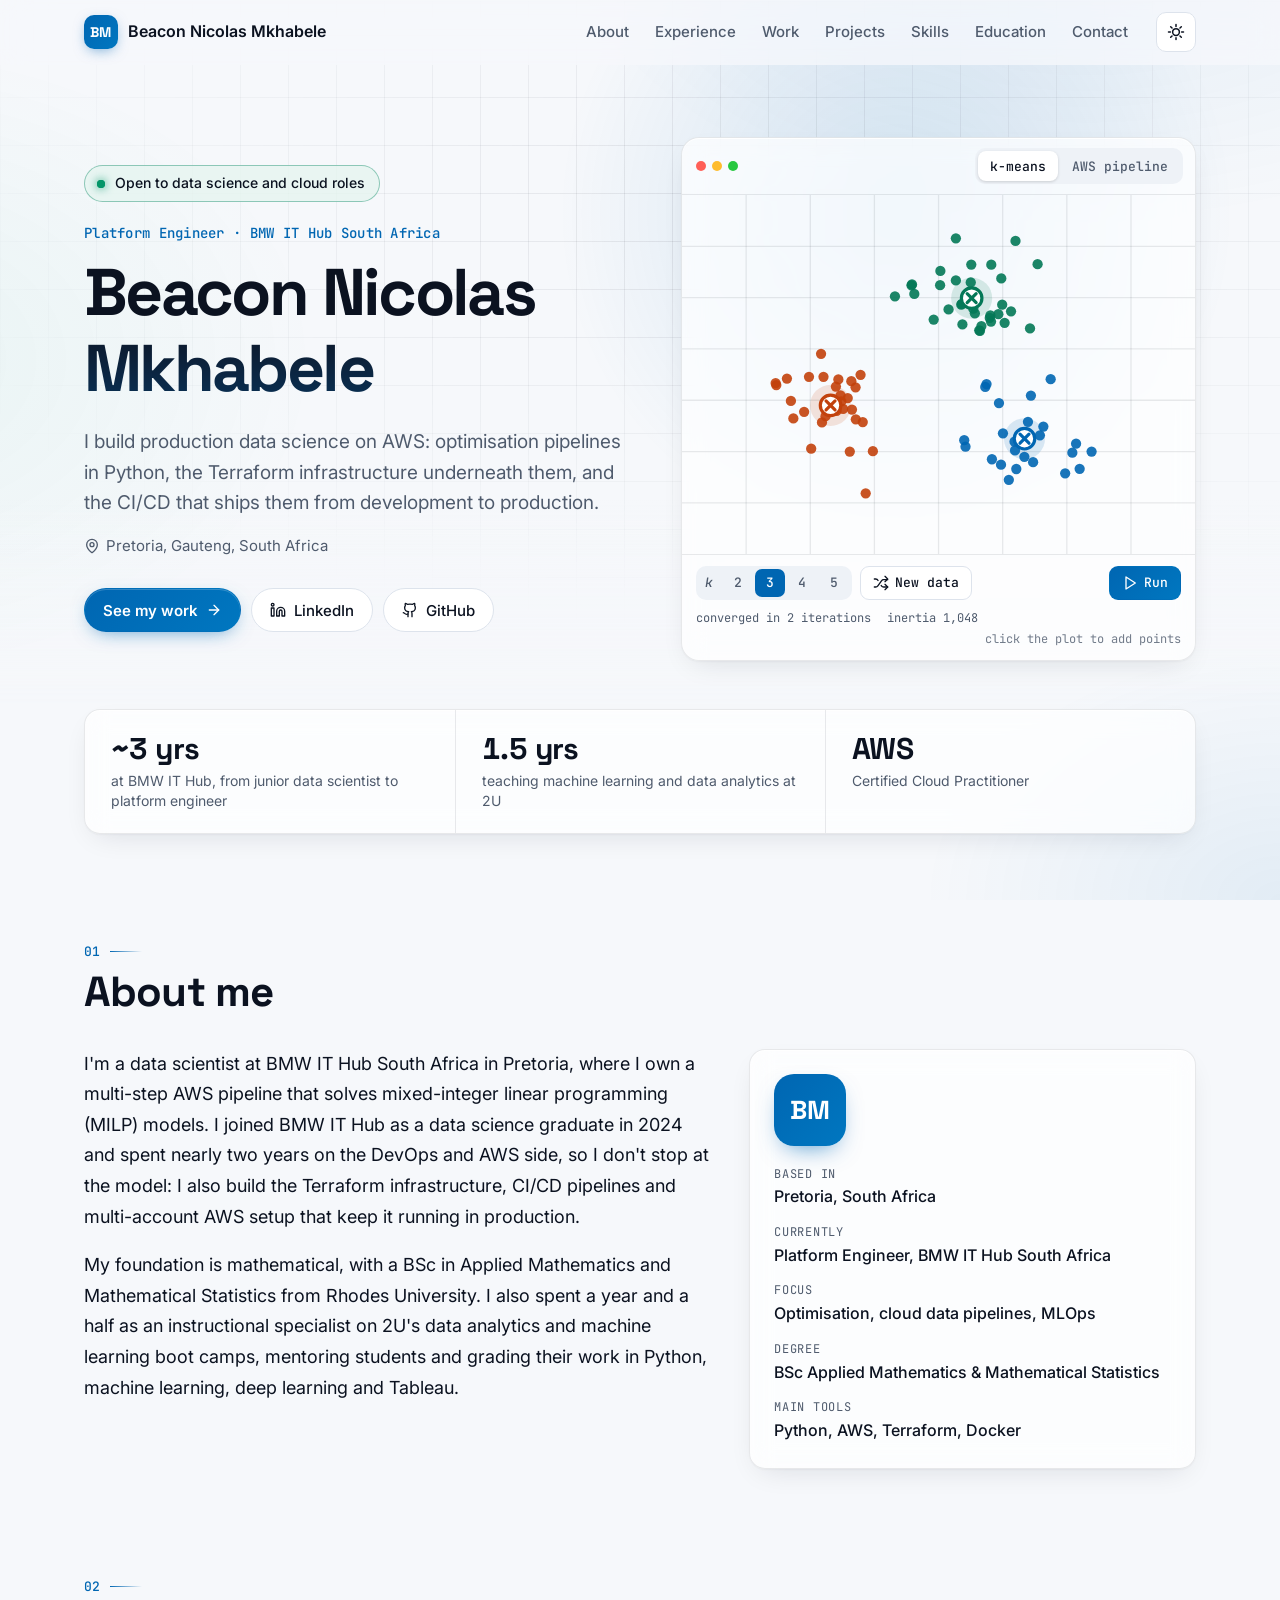
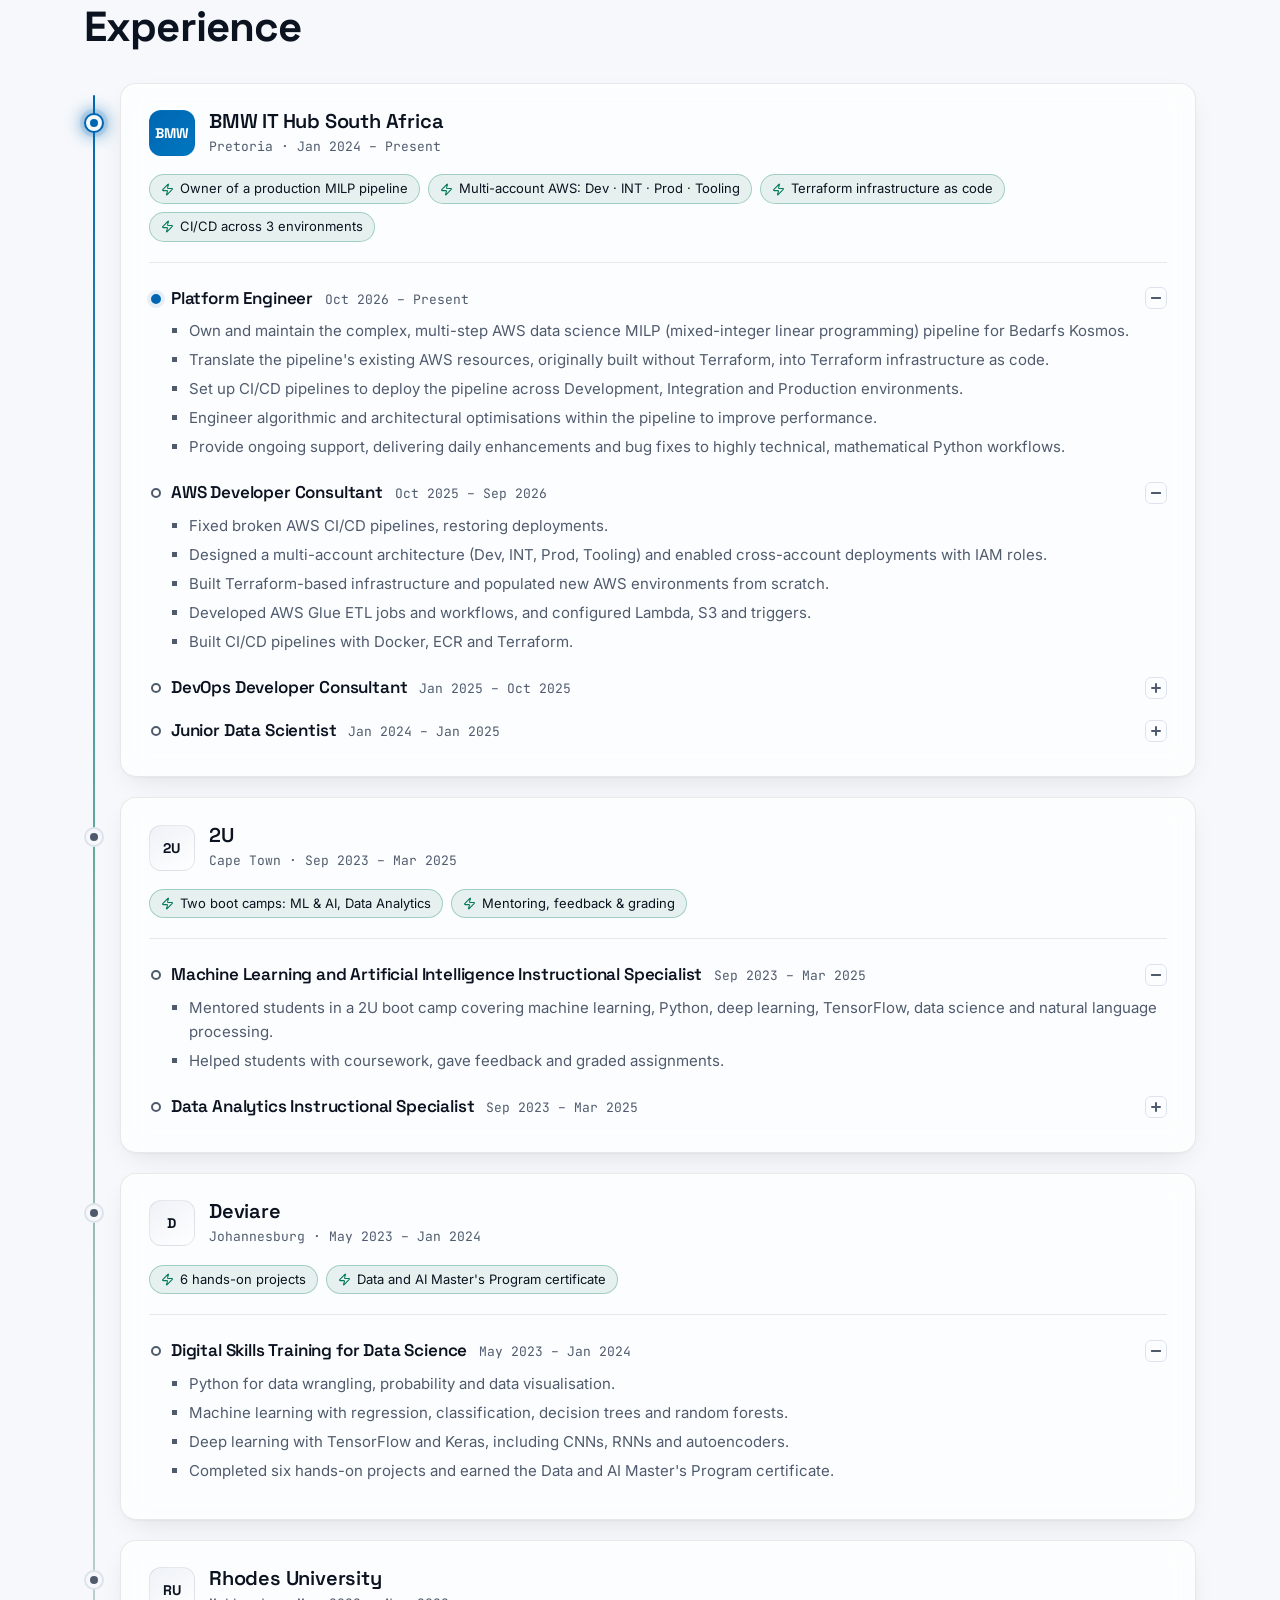
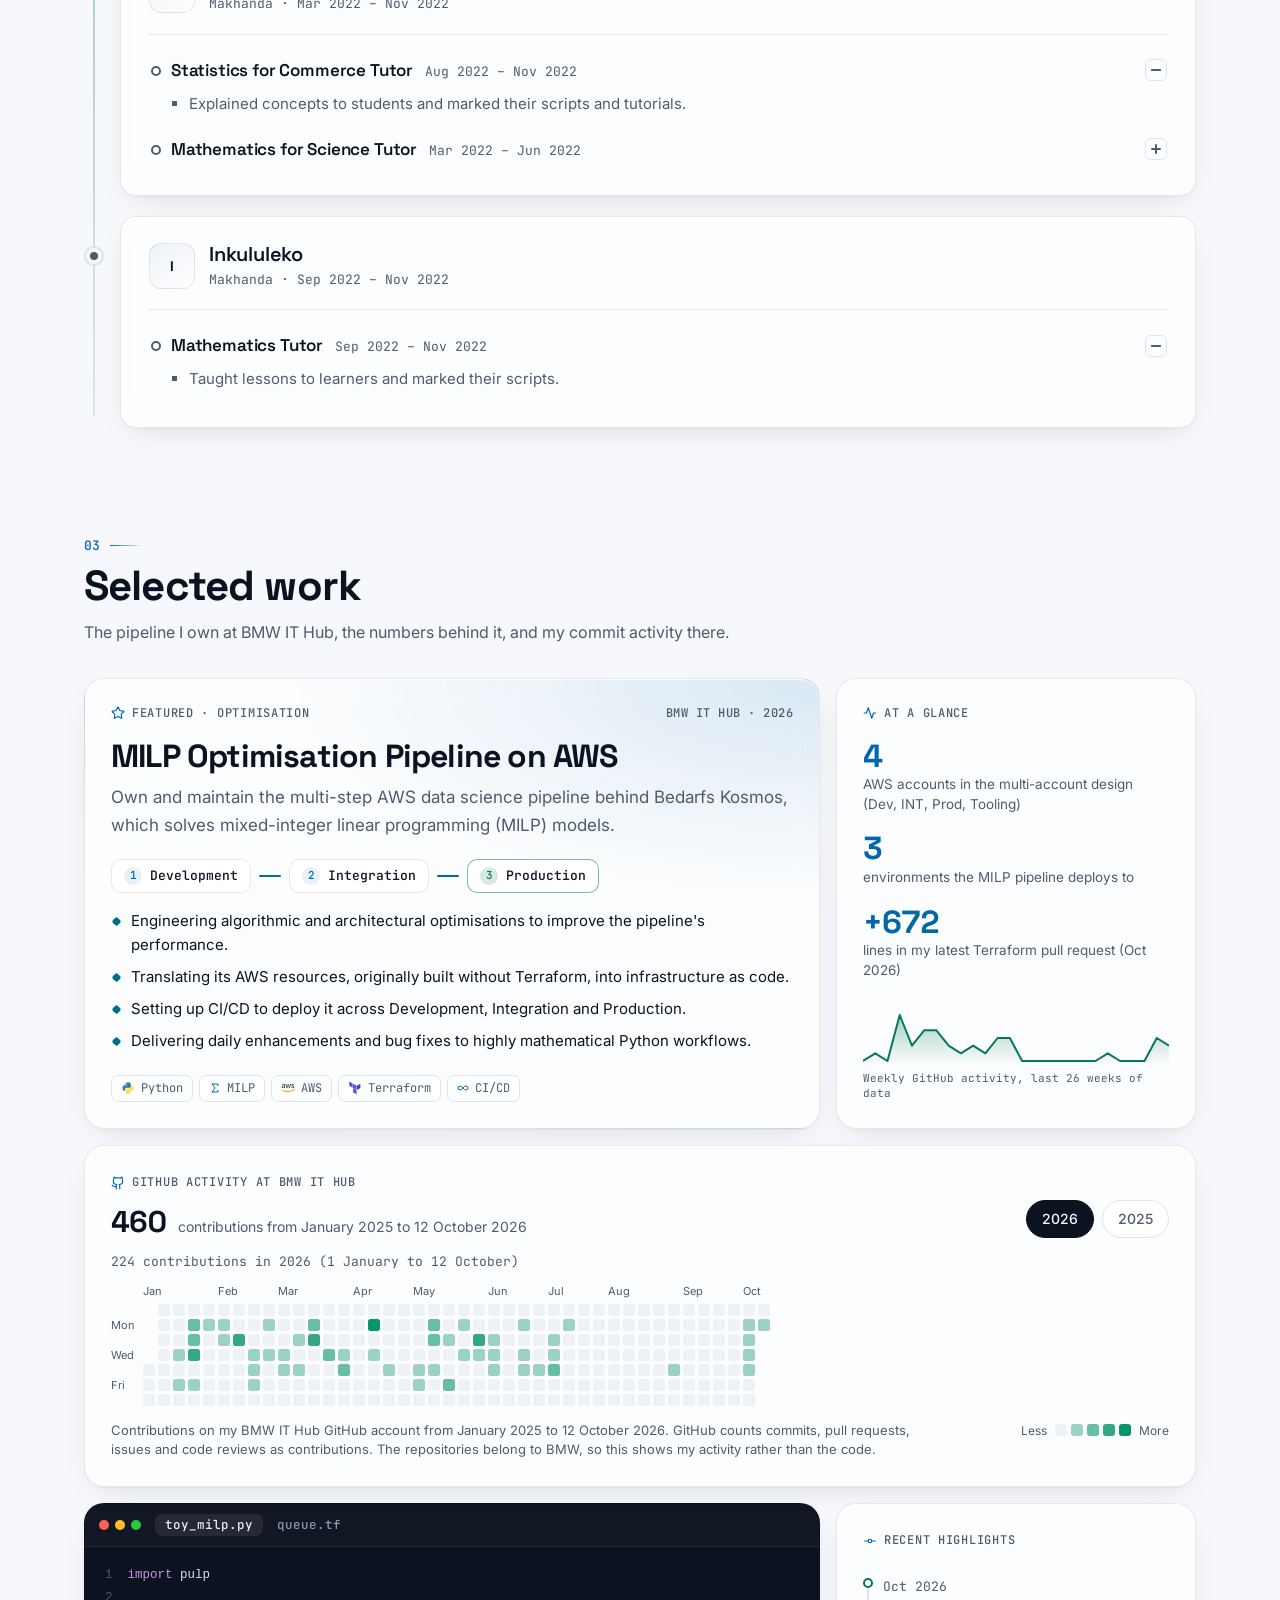
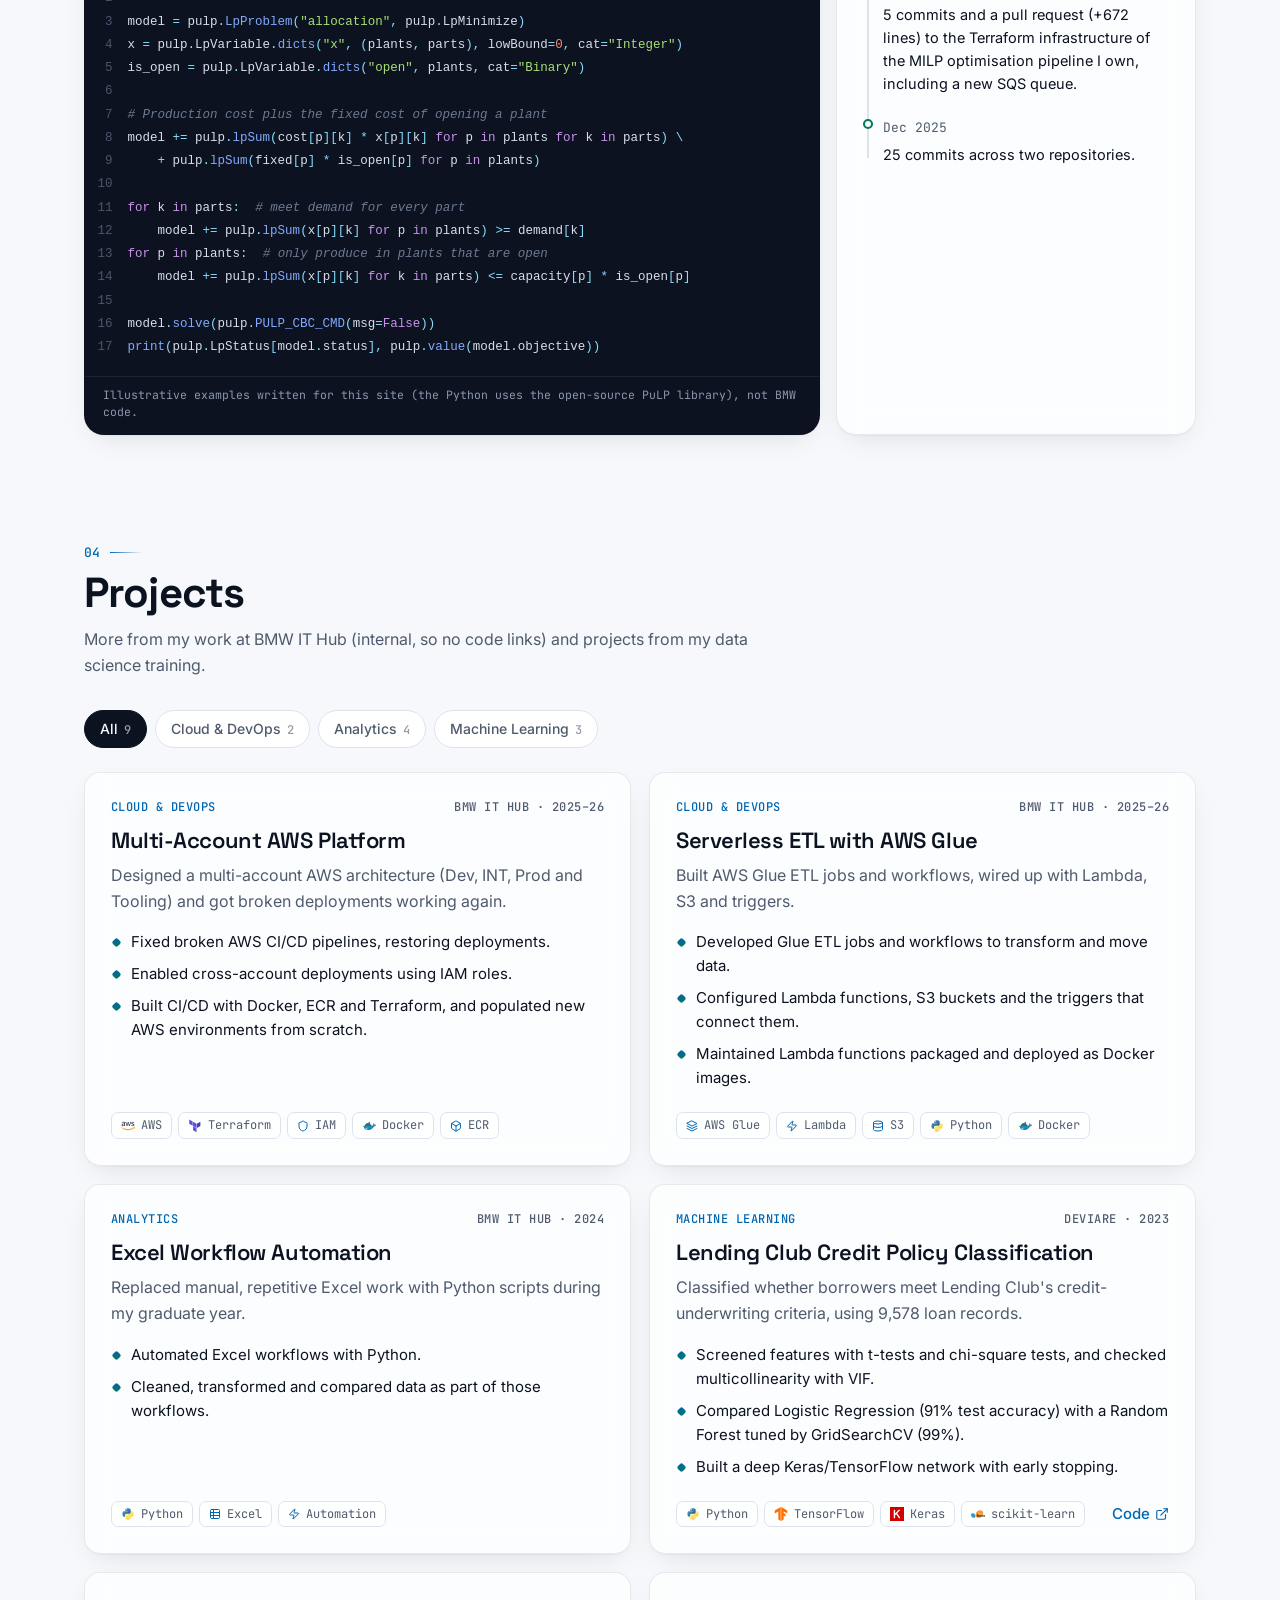
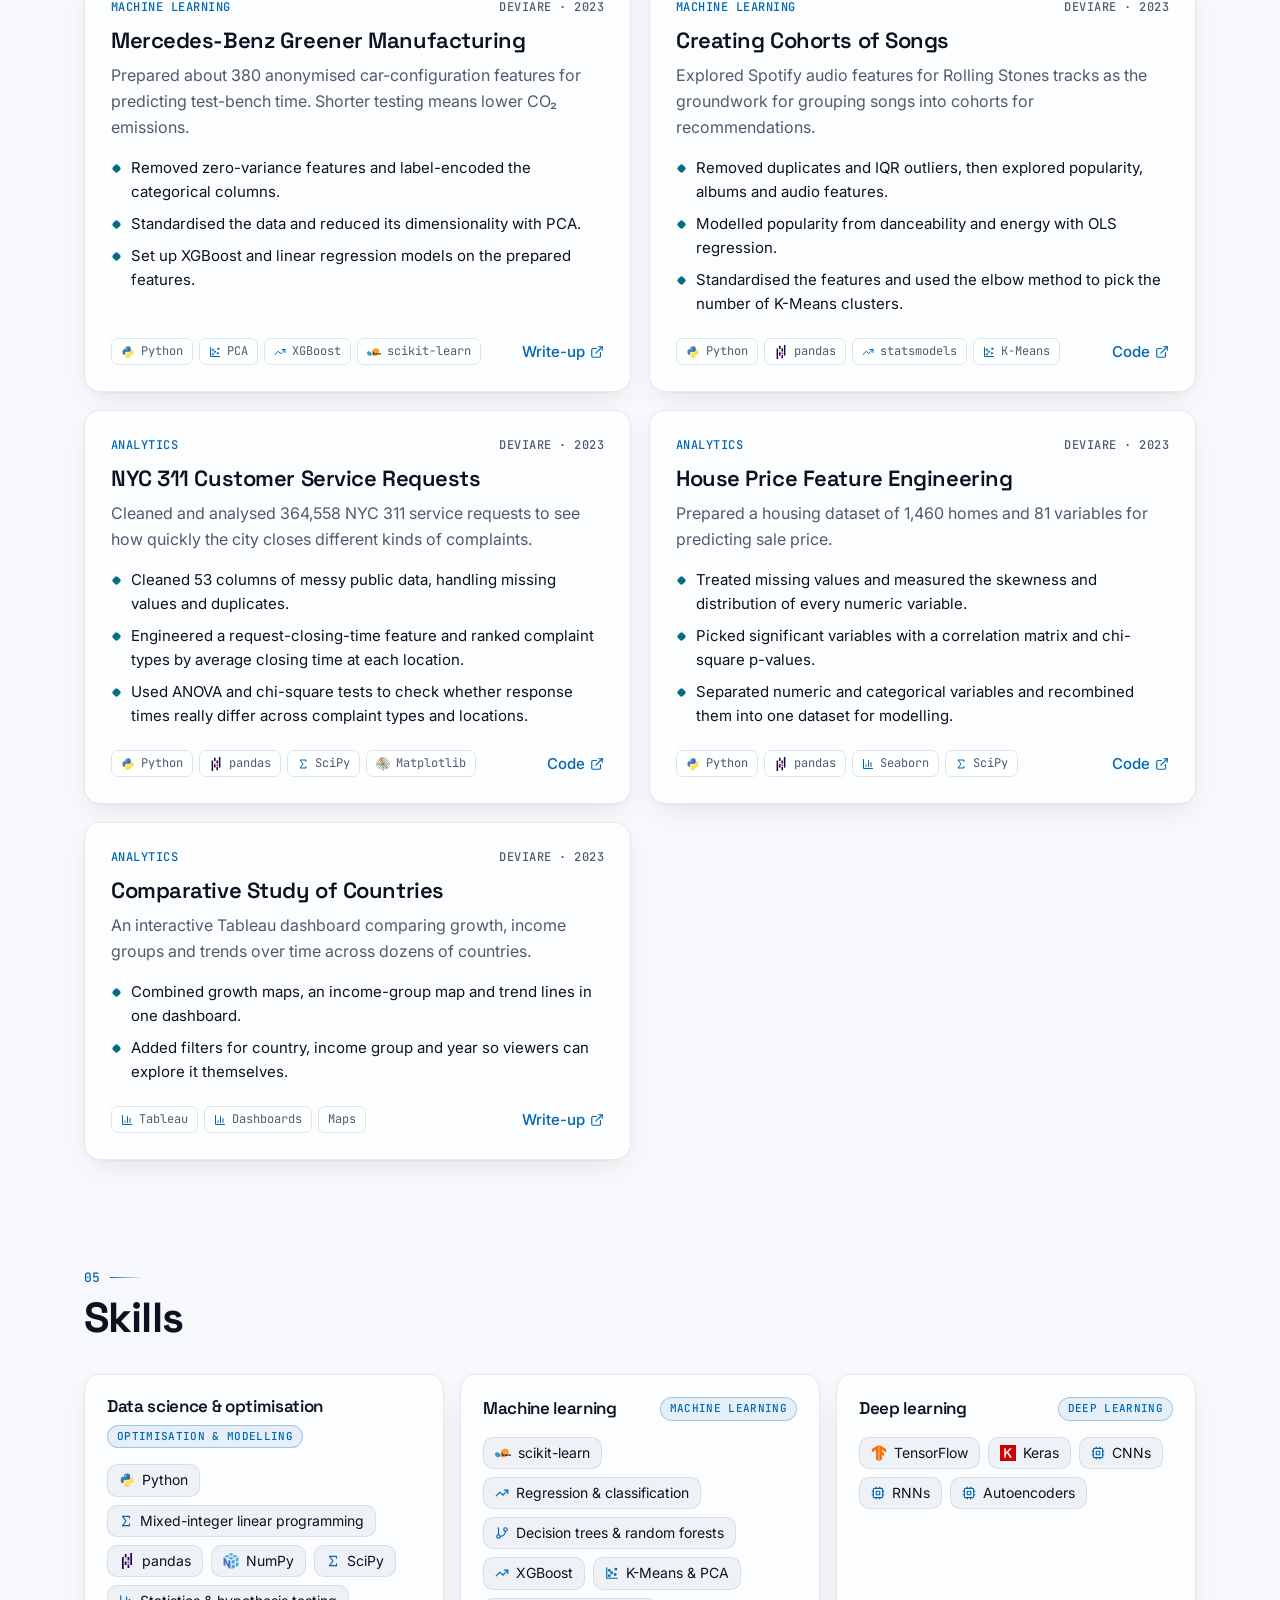
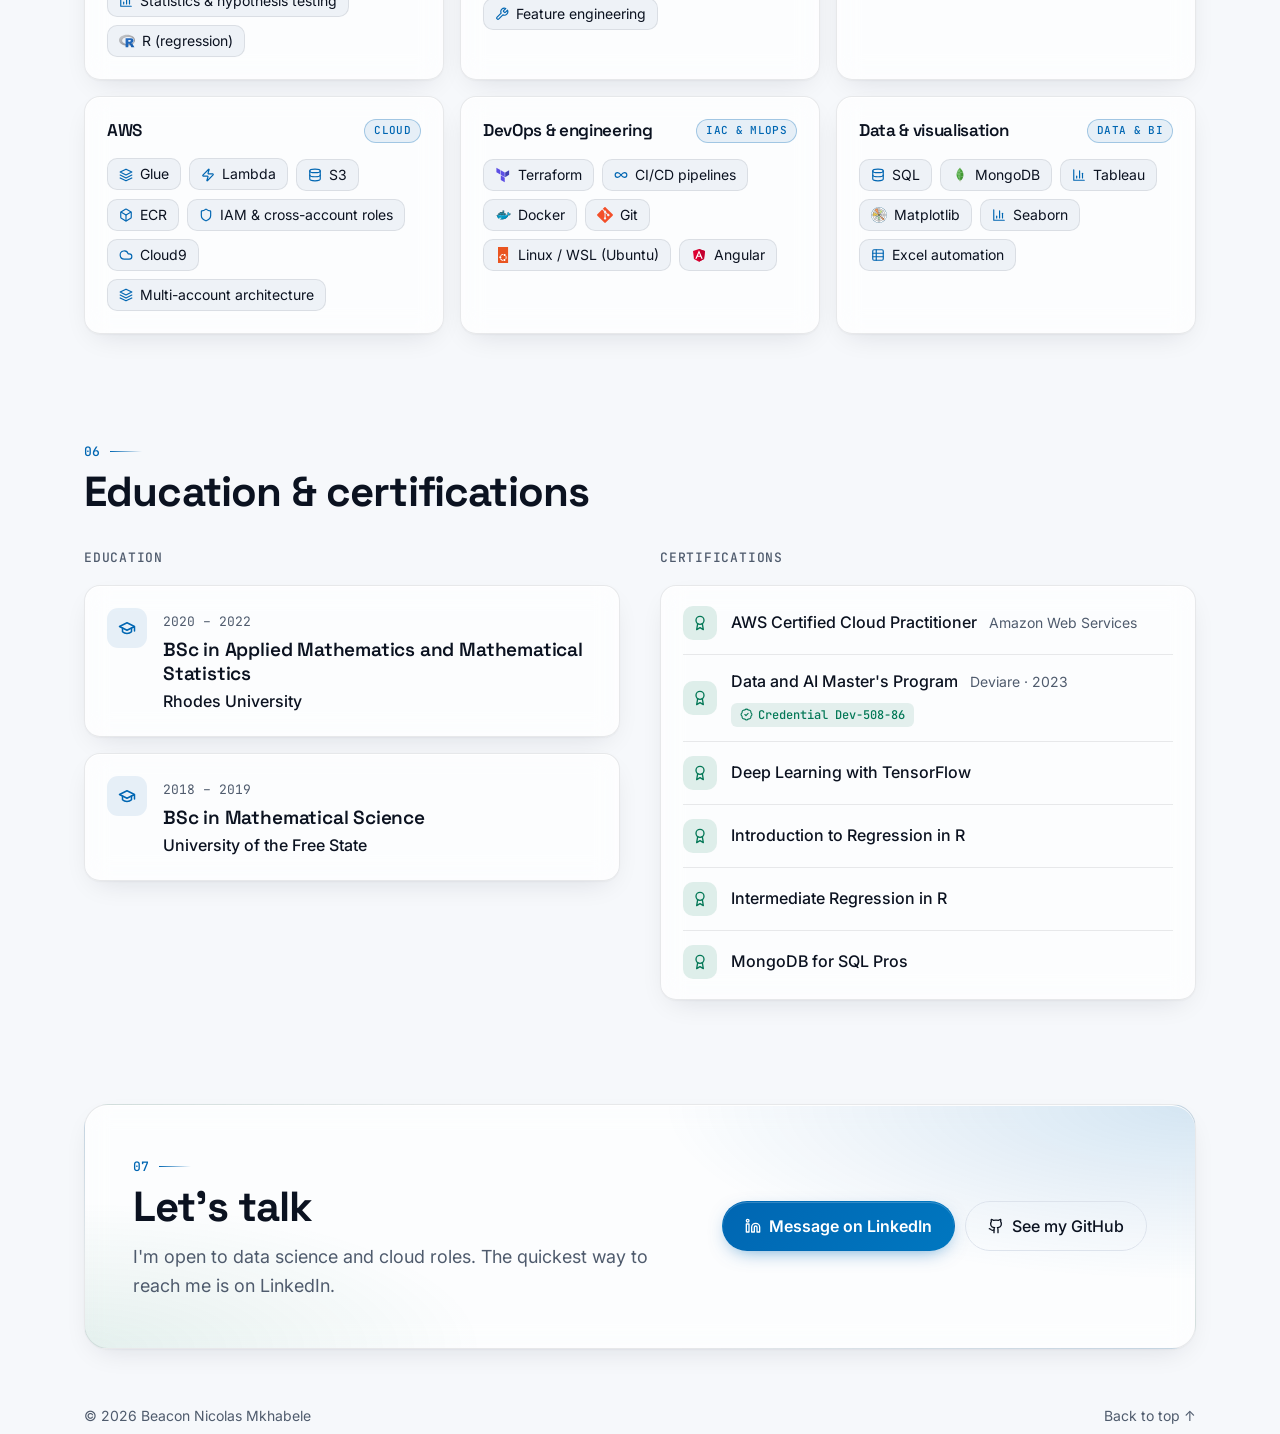
==== commit ca98e6f6: "Update titles: Data Scientist → Platform Engineer, Graduate Consultant → Junior Data Scientist" ====
--- a/index.html
+++ b/index.html
@@ -3,7 +3,7 @@
   <head>
     <meta charset="utf-8" />
     <meta name="viewport" content="width=device-width, initial-scale=1" />
-    <title>Beacon Nicolas Mkhabele · Data Scientist</title>
+    <title>Beacon Nicolas Mkhabele · Platform Engineer</title>
     <meta
       name="description"
       content="Portfolio of Beacon Nicolas Mkhabele, Data Scientist at BMW IT Hub South Africa, working across Python, mathematical optimisation, AWS, Terraform and CI/CD."
@@ -14,7 +14,7 @@
 
     <!-- Link previews (LinkedIn, WhatsApp, email). If you move the site, update the URLs below. -->
     <meta property="og:type" content="website" />
-    <meta property="og:title" content="Beacon Nicolas Mkhabele · Data Scientist" />
+    <meta property="og:title" content="Beacon Nicolas Mkhabele · Platform Engineer" />
     <meta
       property="og:description"
       content="Data scientist building optimisation pipelines and cloud infrastructure on AWS: Python, MILP, Terraform and CI/CD."
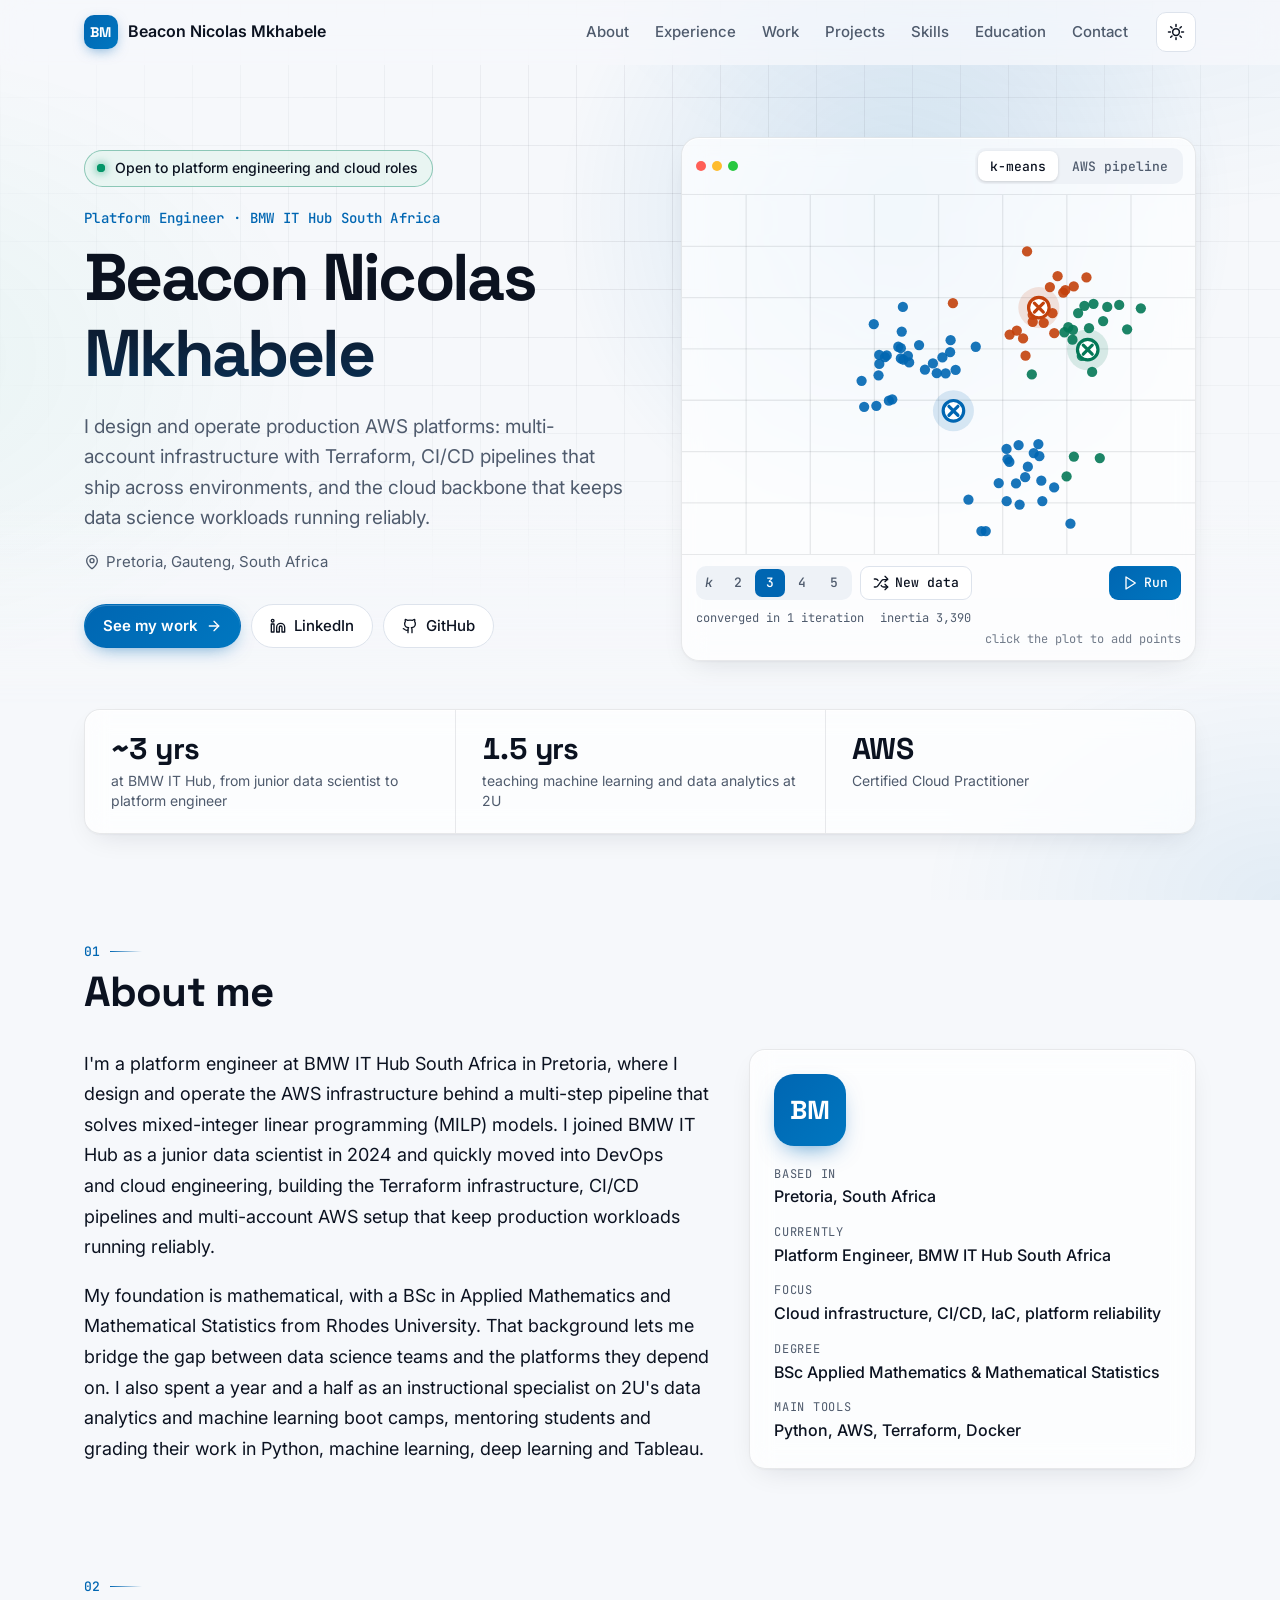
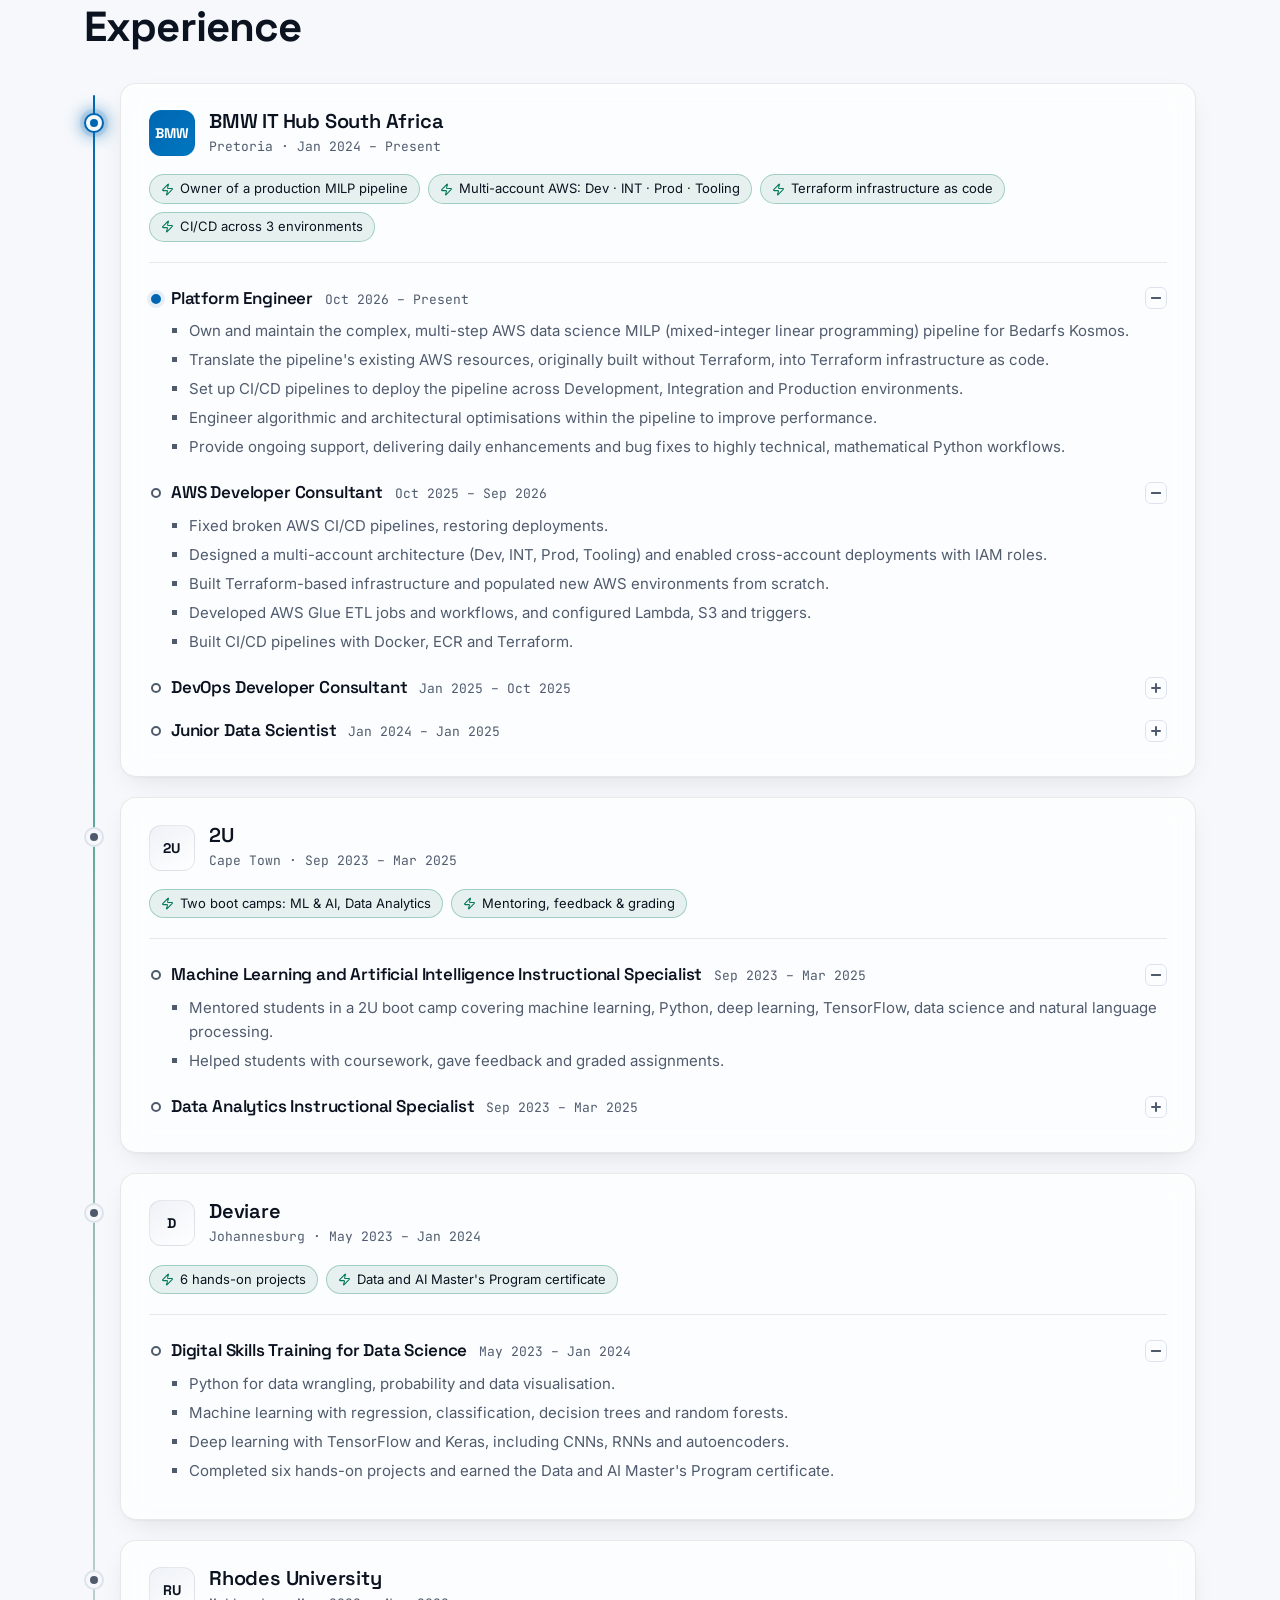
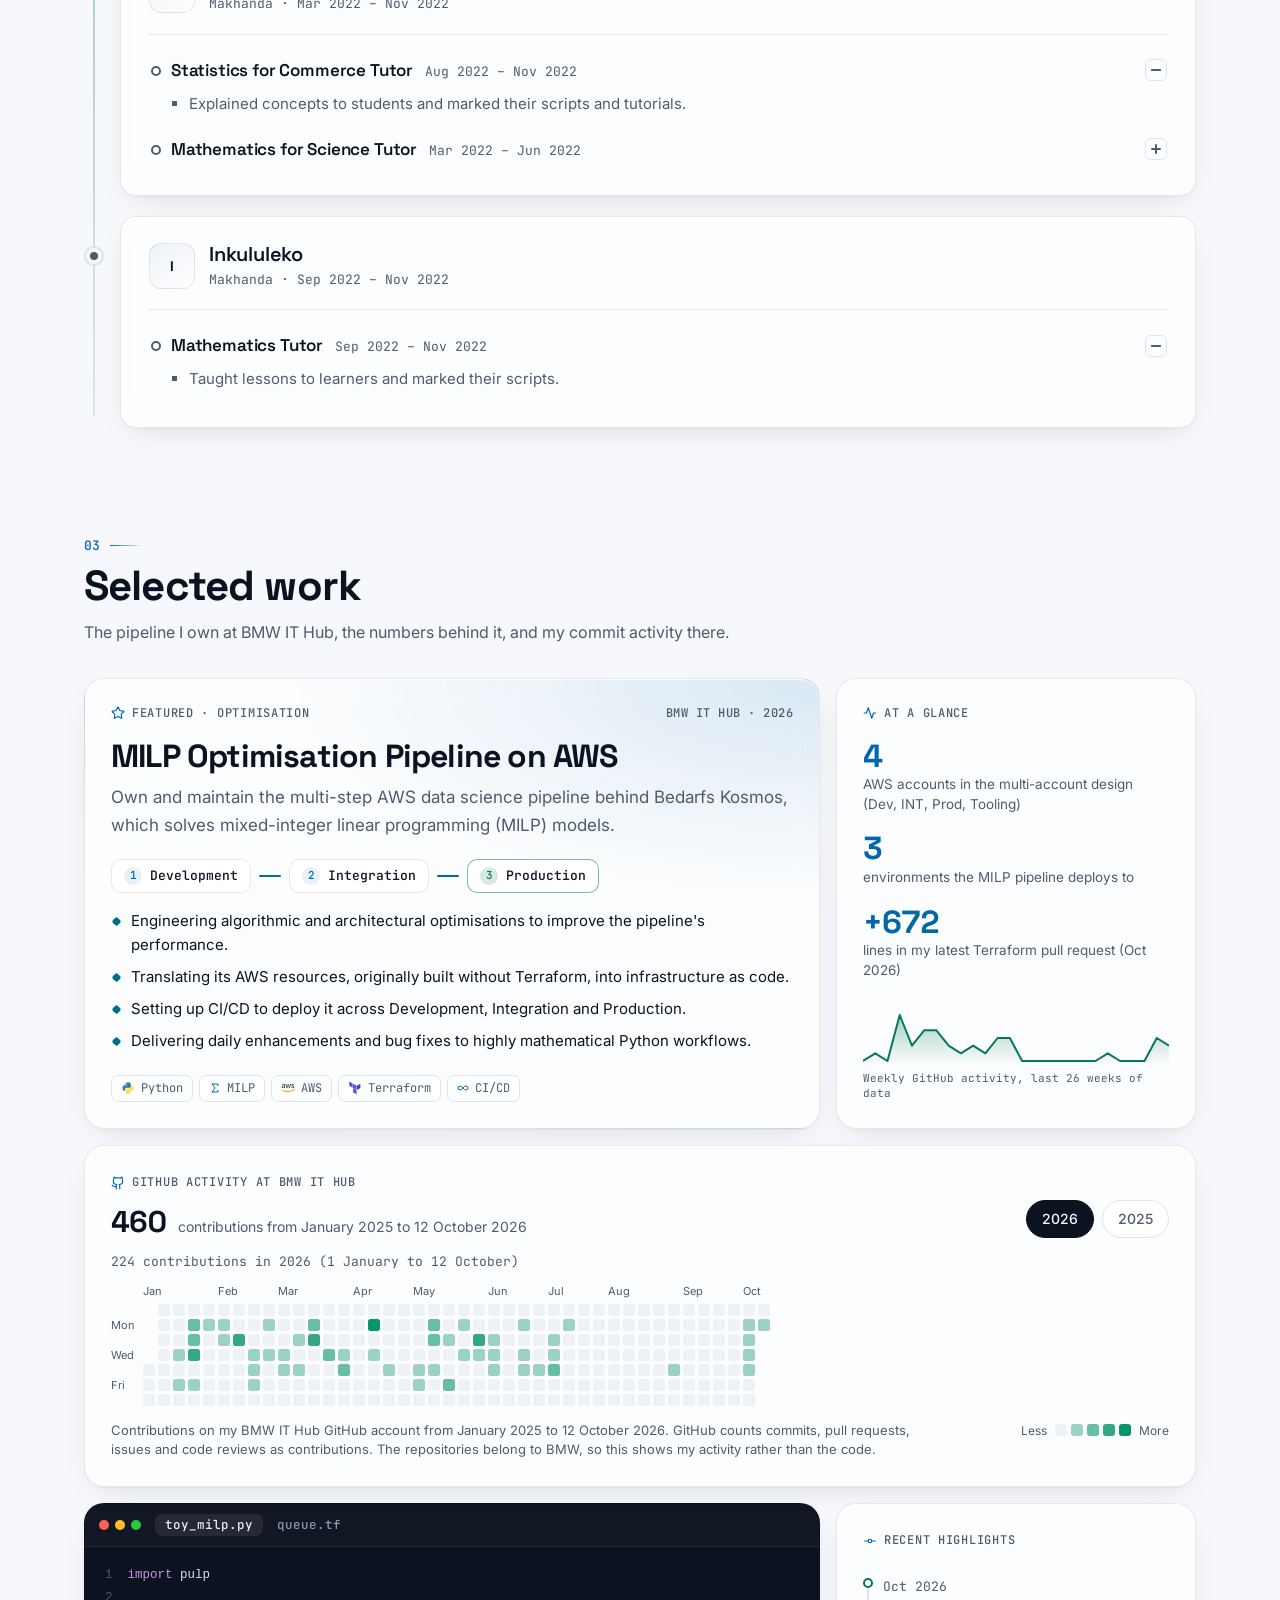
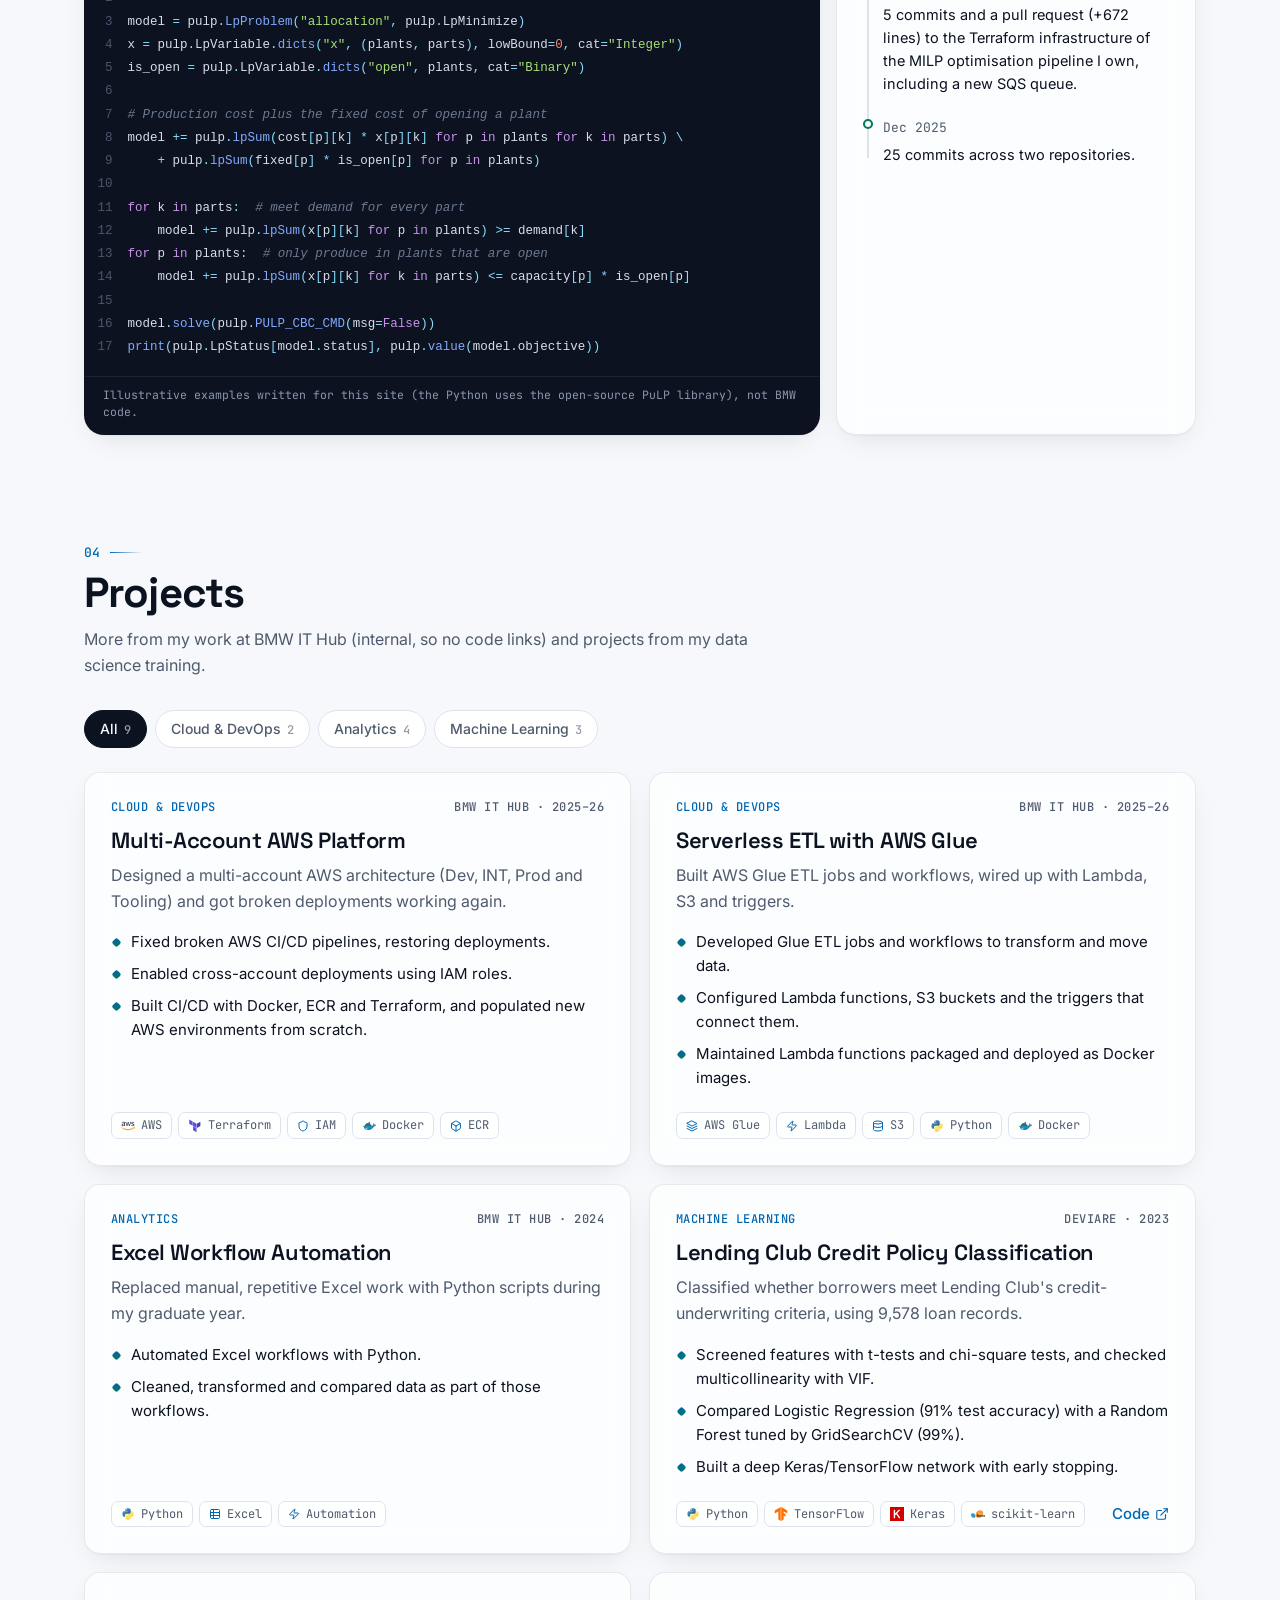
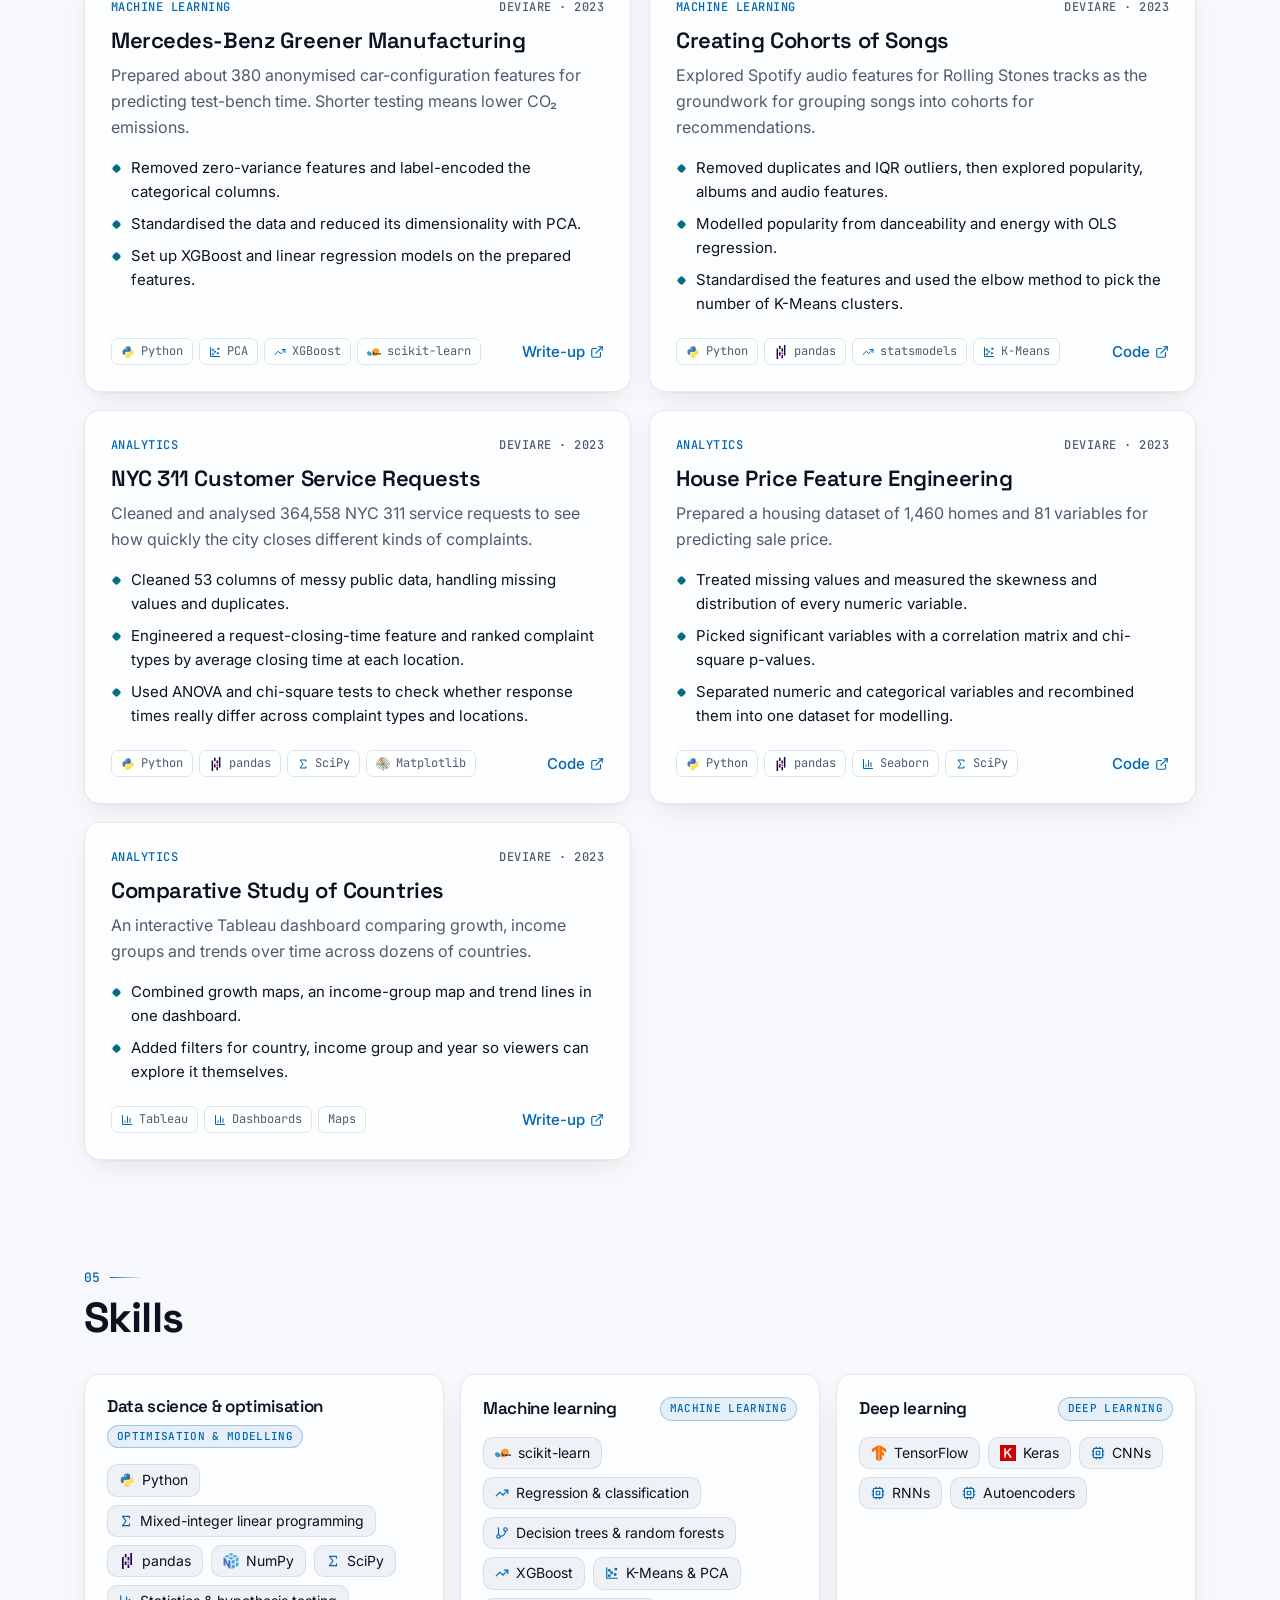
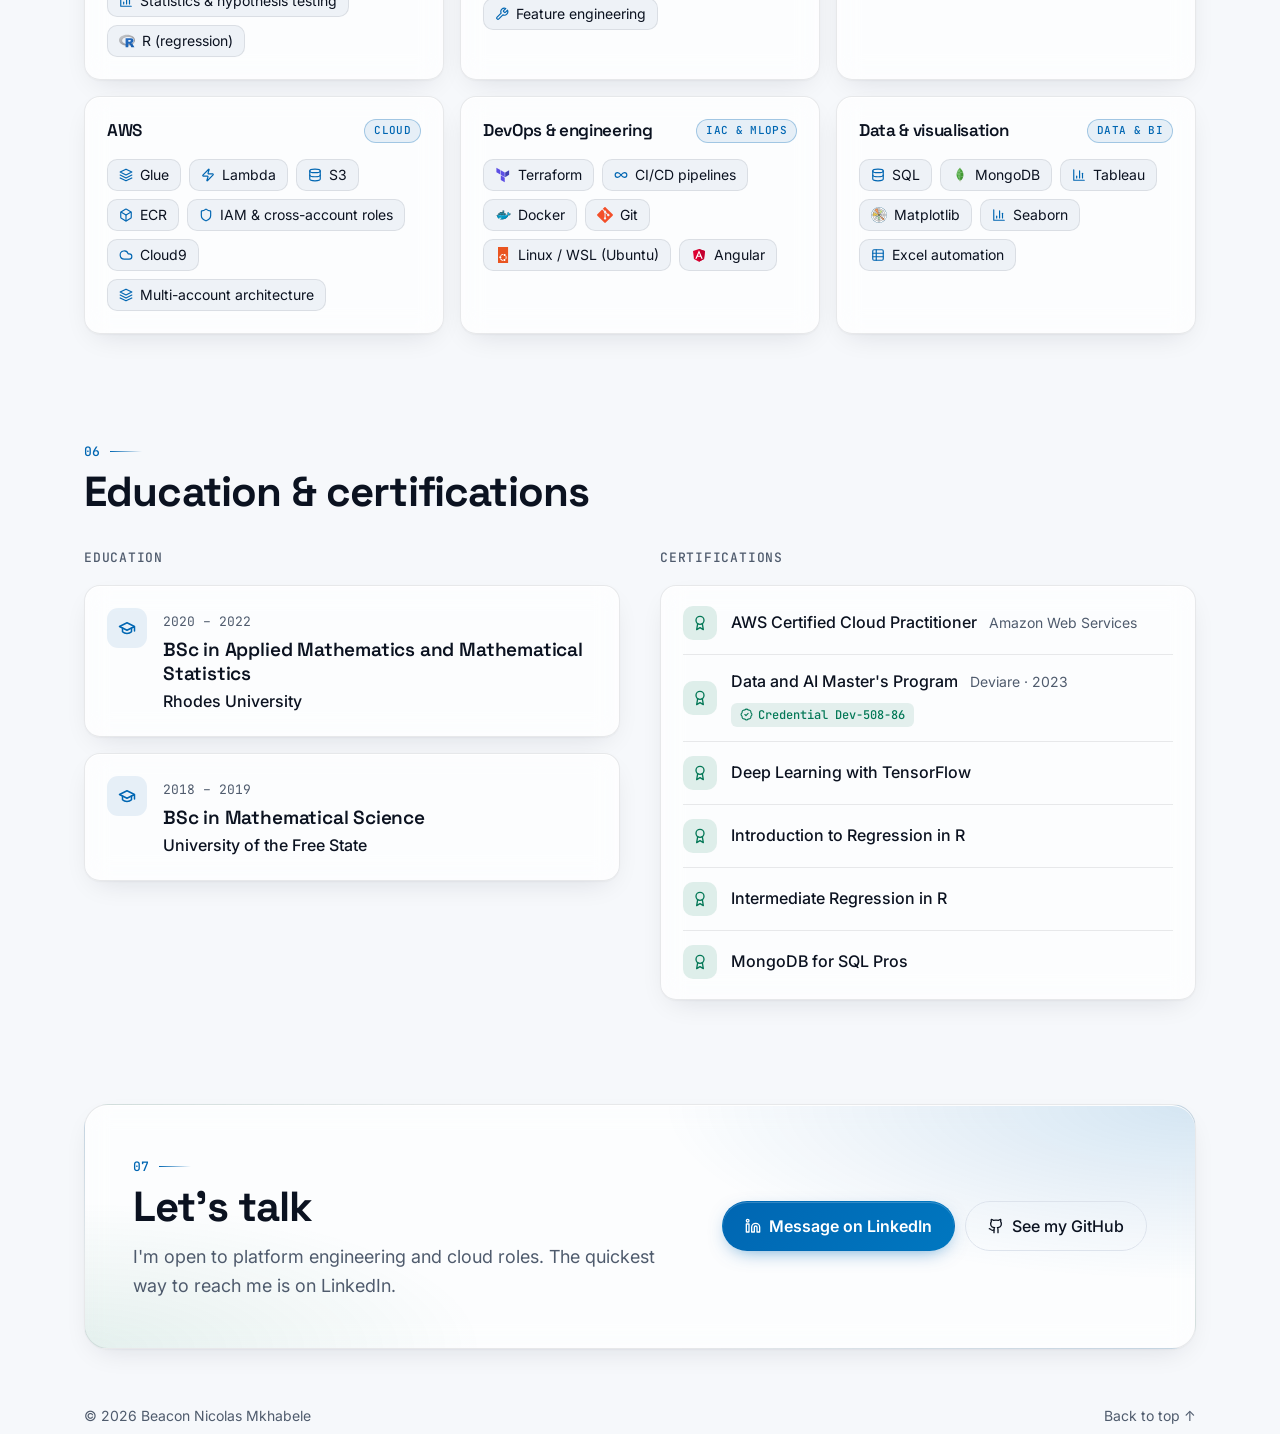
==== commit a0c70e56: "Update descriptions and copy to reflect Platform Engineer role" ====
--- a/index.html
+++ b/index.html
@@ -6,7 +6,7 @@
     <title>Beacon Nicolas Mkhabele · Platform Engineer</title>
     <meta
       name="description"
-      content="Portfolio of Beacon Nicolas Mkhabele, Data Scientist at BMW IT Hub South Africa, working across Python, mathematical optimisation, AWS, Terraform and CI/CD."
+      content="Portfolio of Beacon Nicolas Mkhabele, Platform Engineer at BMW IT Hub South Africa, working across AWS, Terraform, CI/CD, Docker and Python."
     />
     <meta name="author" content="Beacon Nicolas Mkhabele" />
     <meta name="theme-color" content="#0a0d12" media="(prefers-color-scheme: dark)" />
@@ -17,7 +17,7 @@
     <meta property="og:title" content="Beacon Nicolas Mkhabele · Platform Engineer" />
     <meta
       property="og:description"
-      content="Data scientist building optimisation pipelines and cloud infrastructure on AWS: Python, MILP, Terraform and CI/CD."
+      content="Platform engineer building cloud infrastructure and CI/CD on AWS: Terraform, Docker, multi-account architecture and production data pipelines."
     />
     <meta property="og:url" content="https://beaconnicolas.github.io/pushing/" />
     <meta property="og:image" content="https://beaconnicolas.github.io/pushing/assets/og-image.png" />
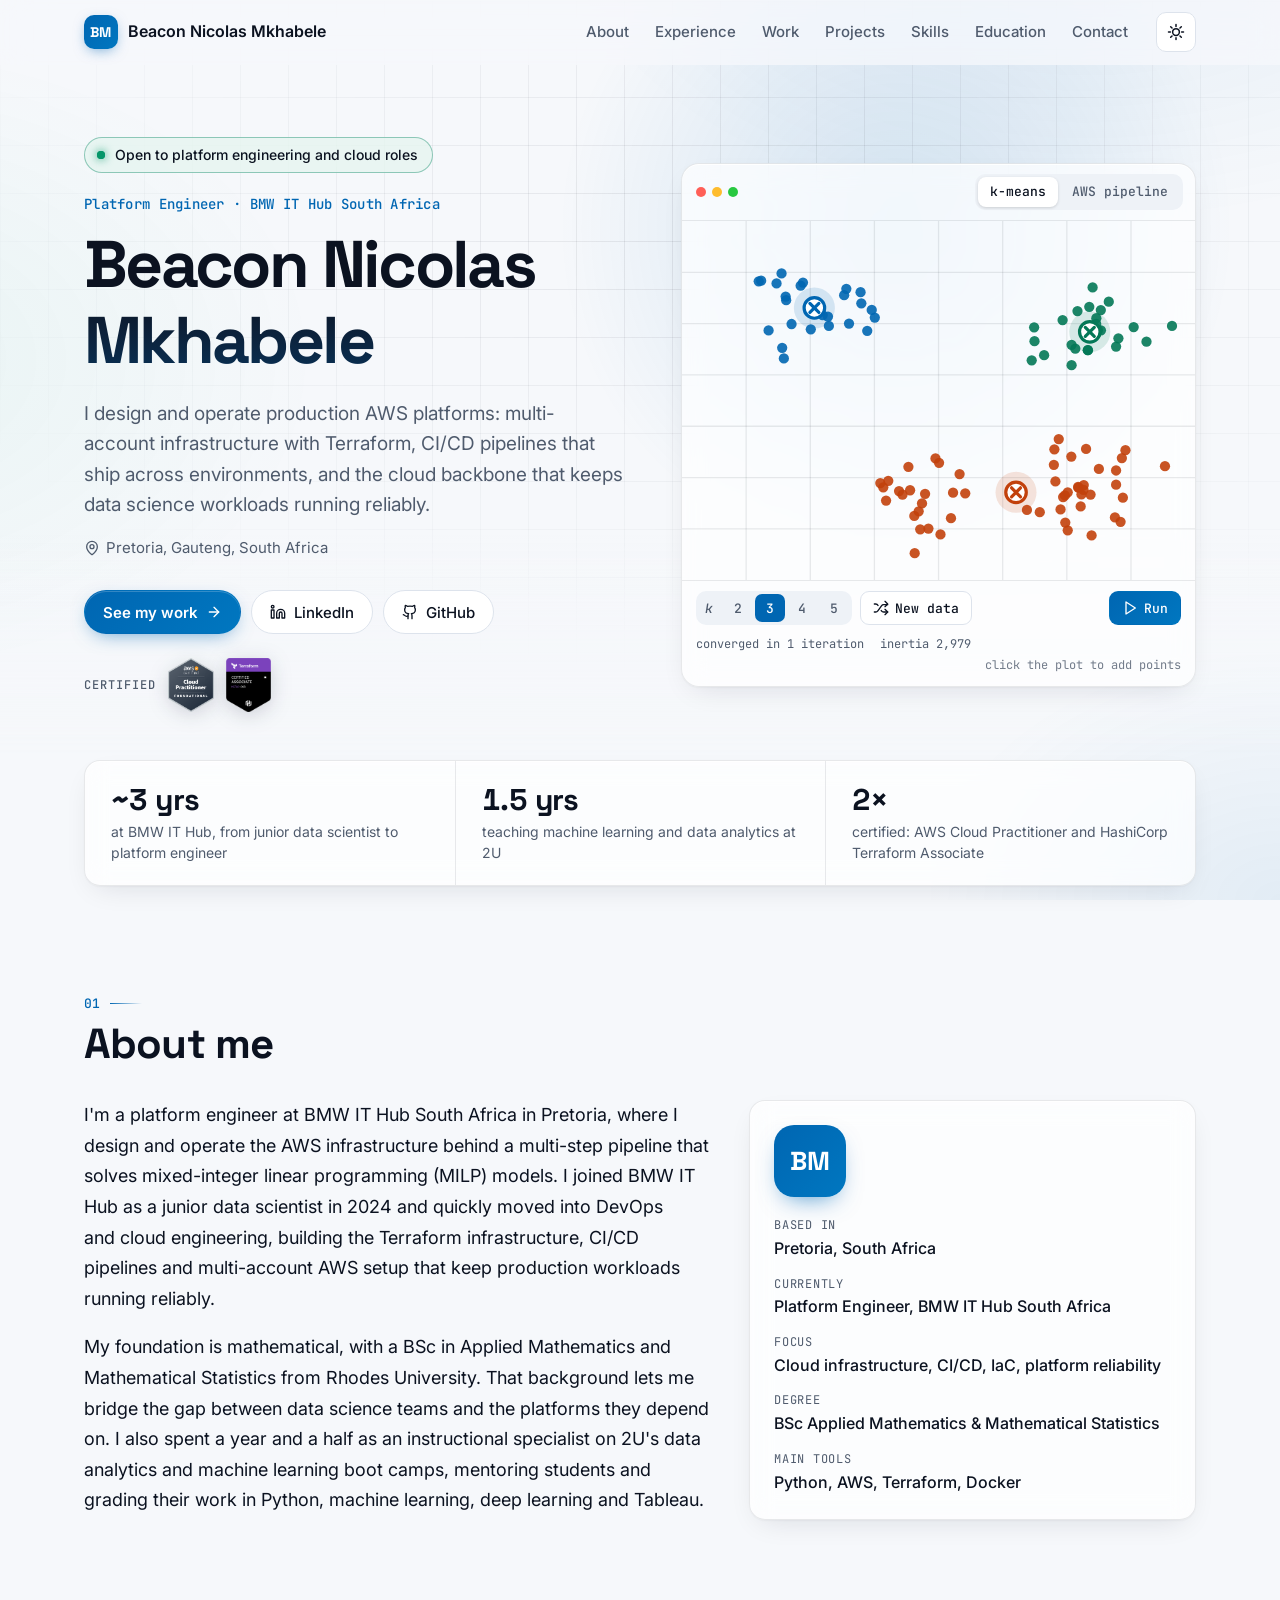
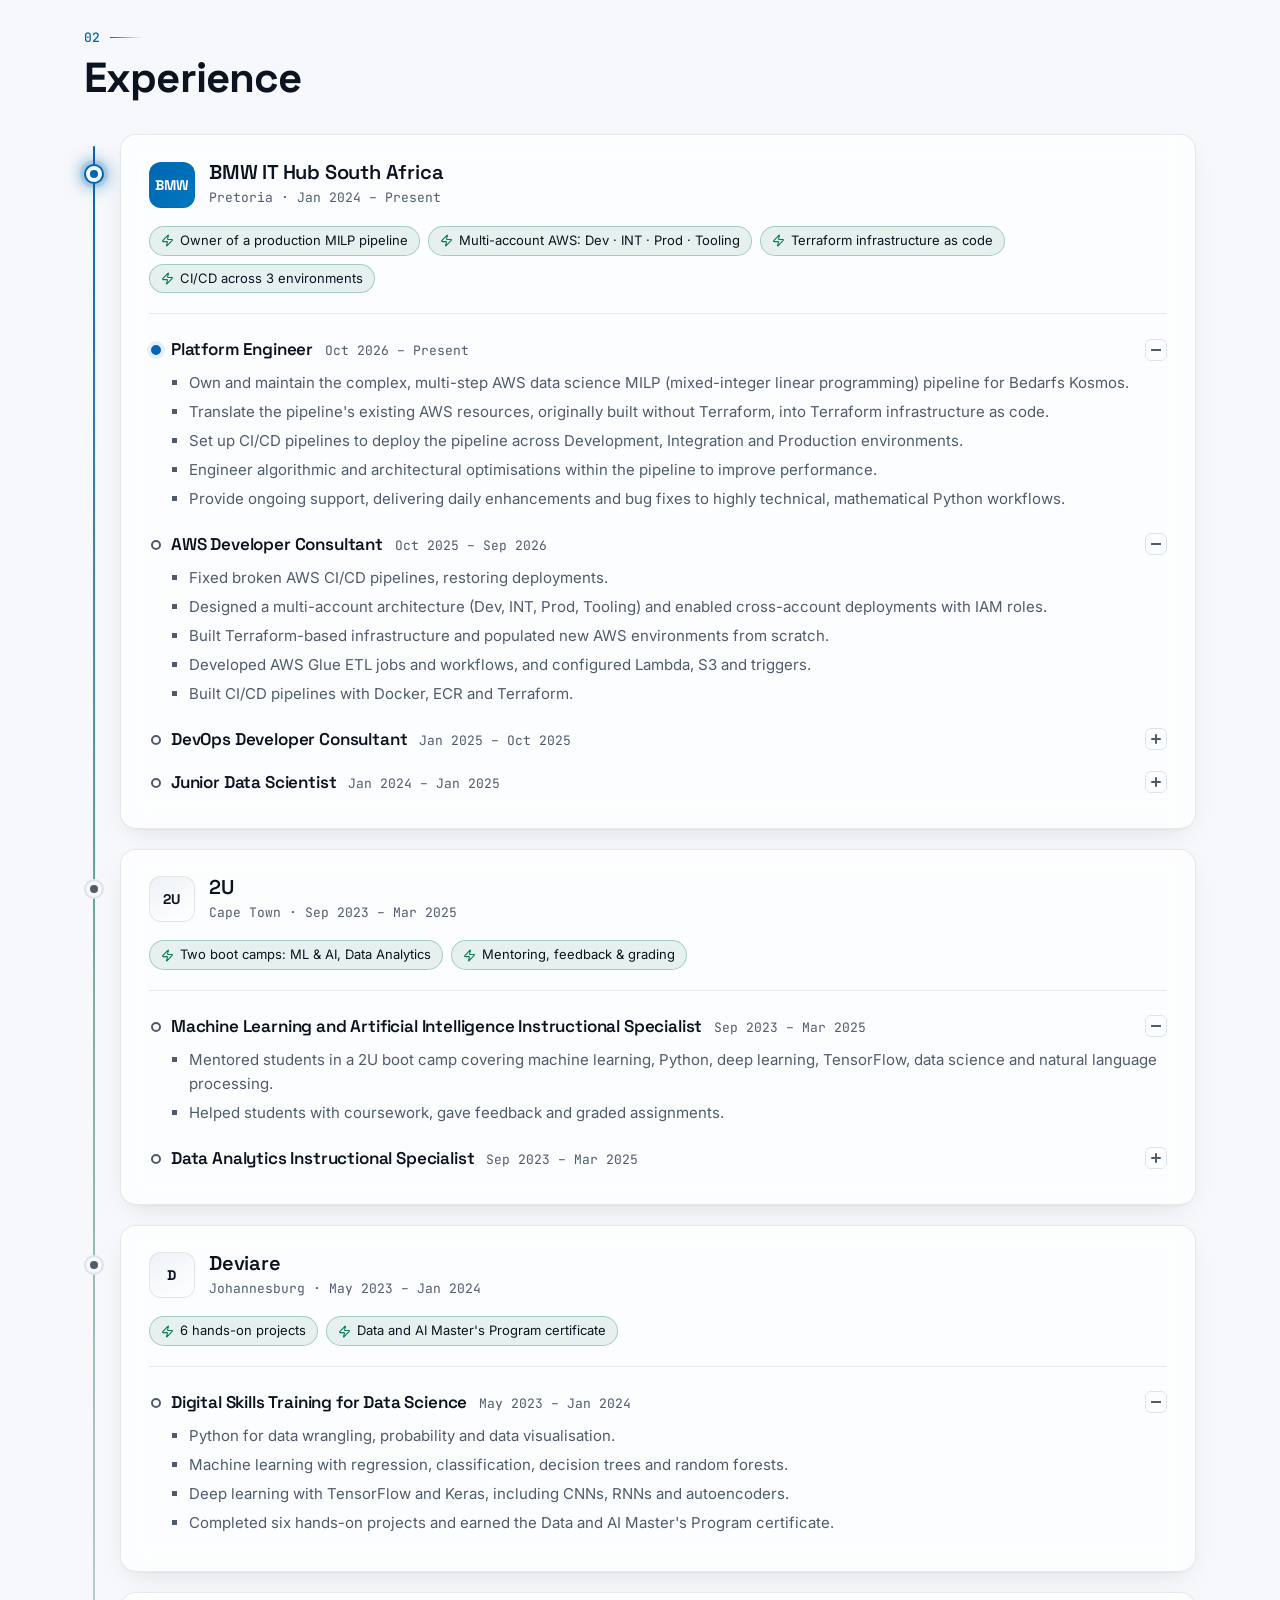
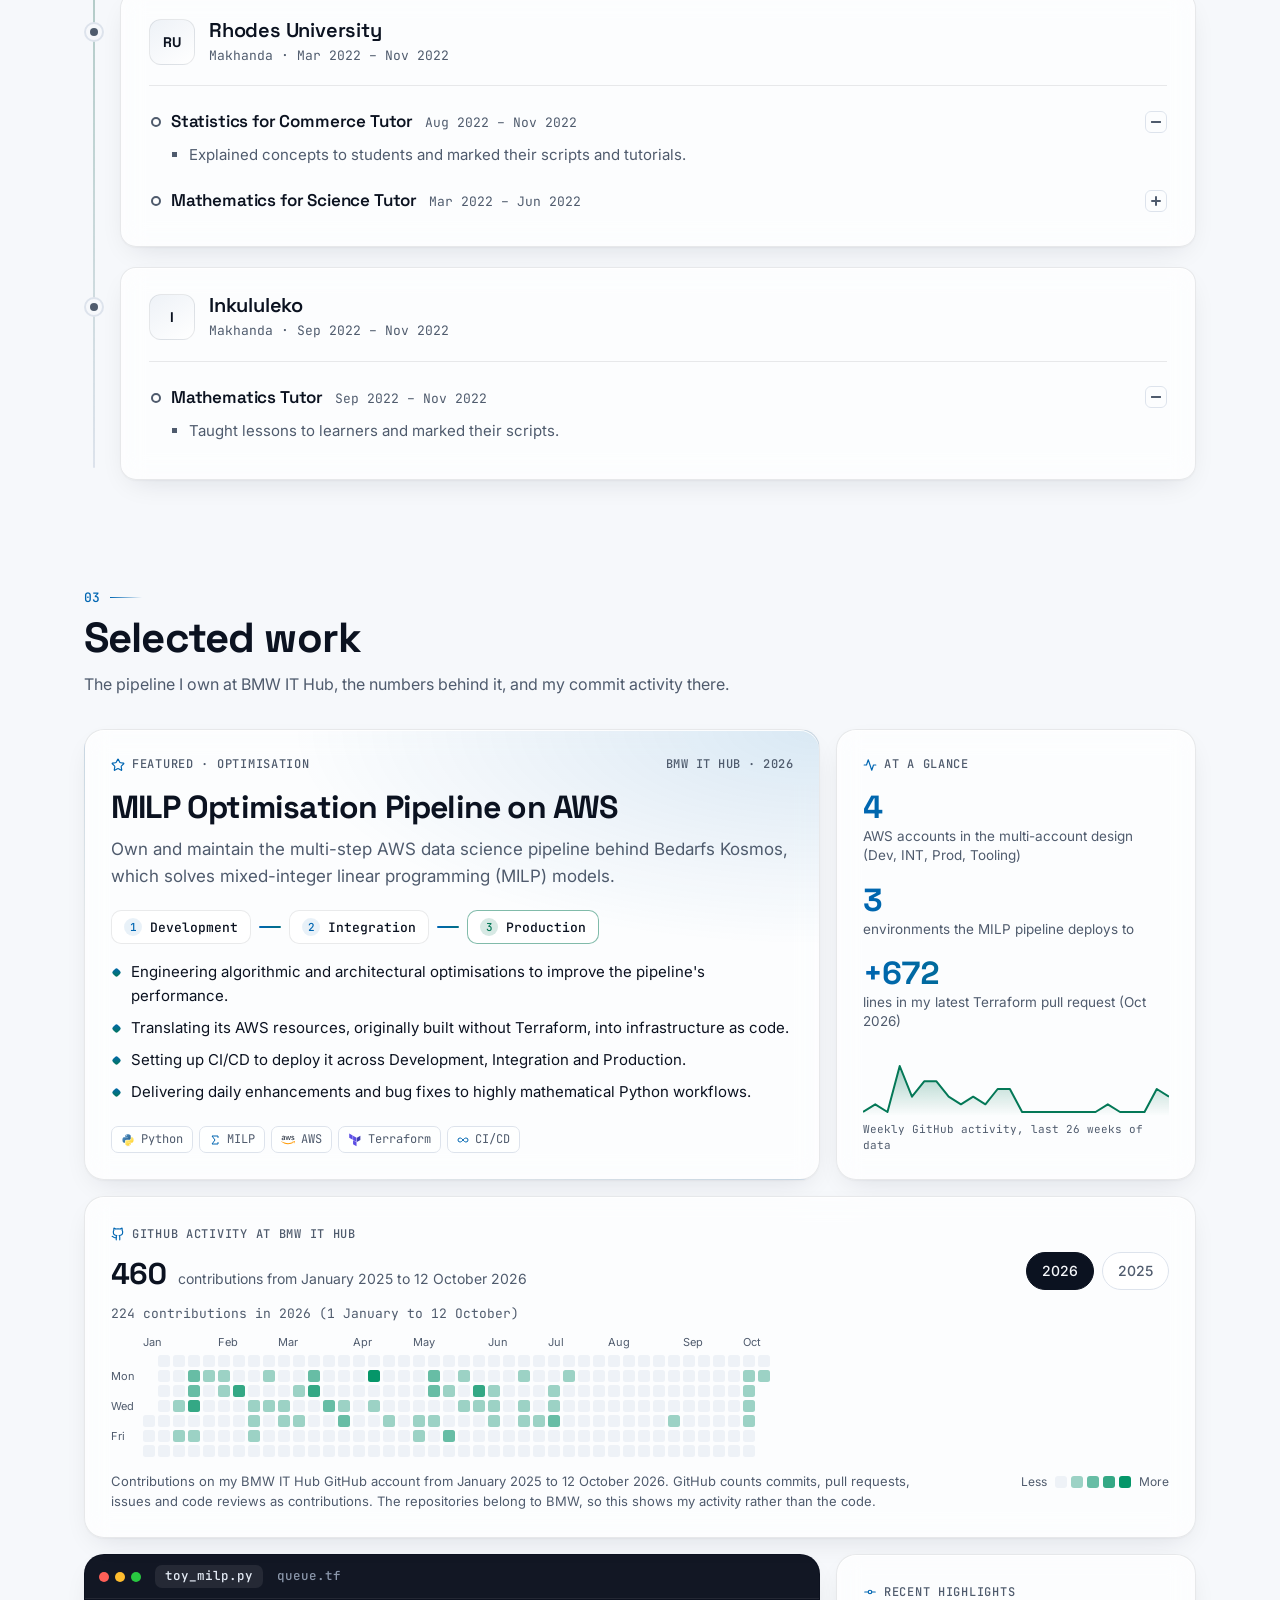
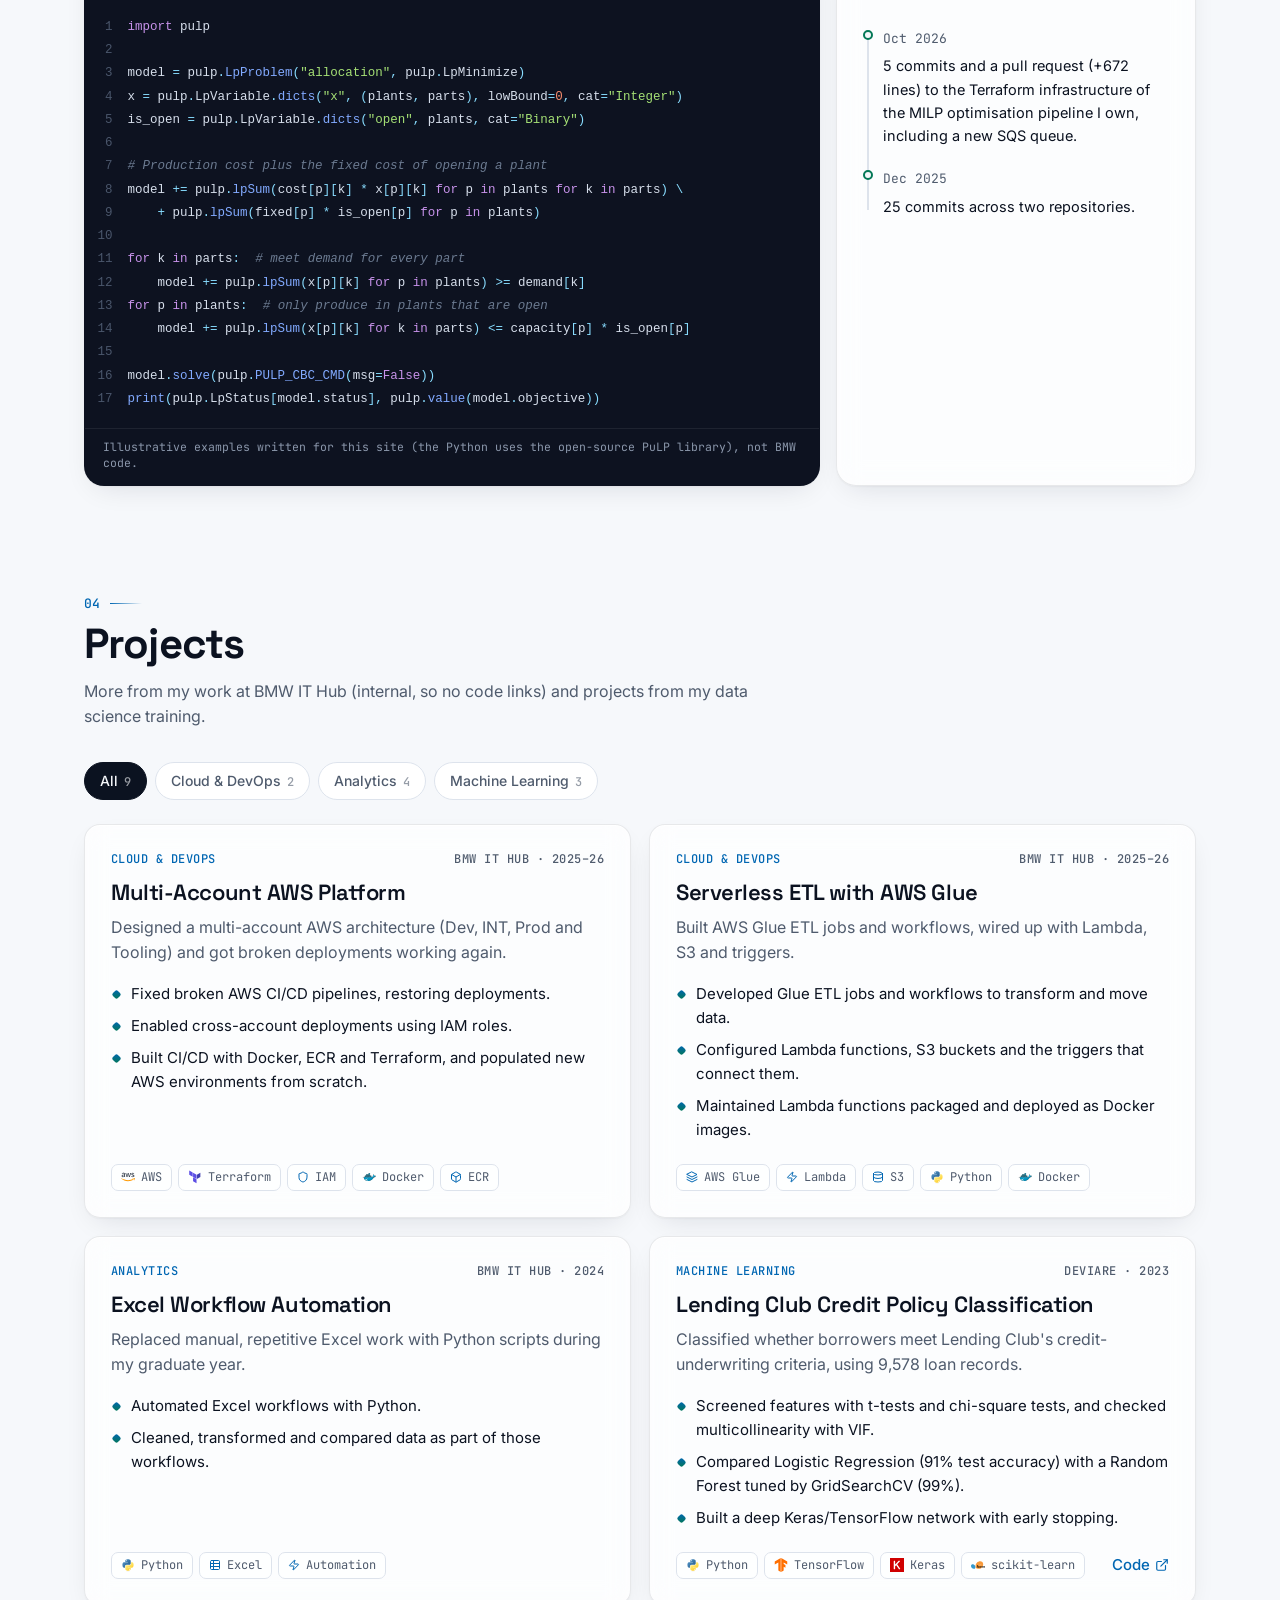
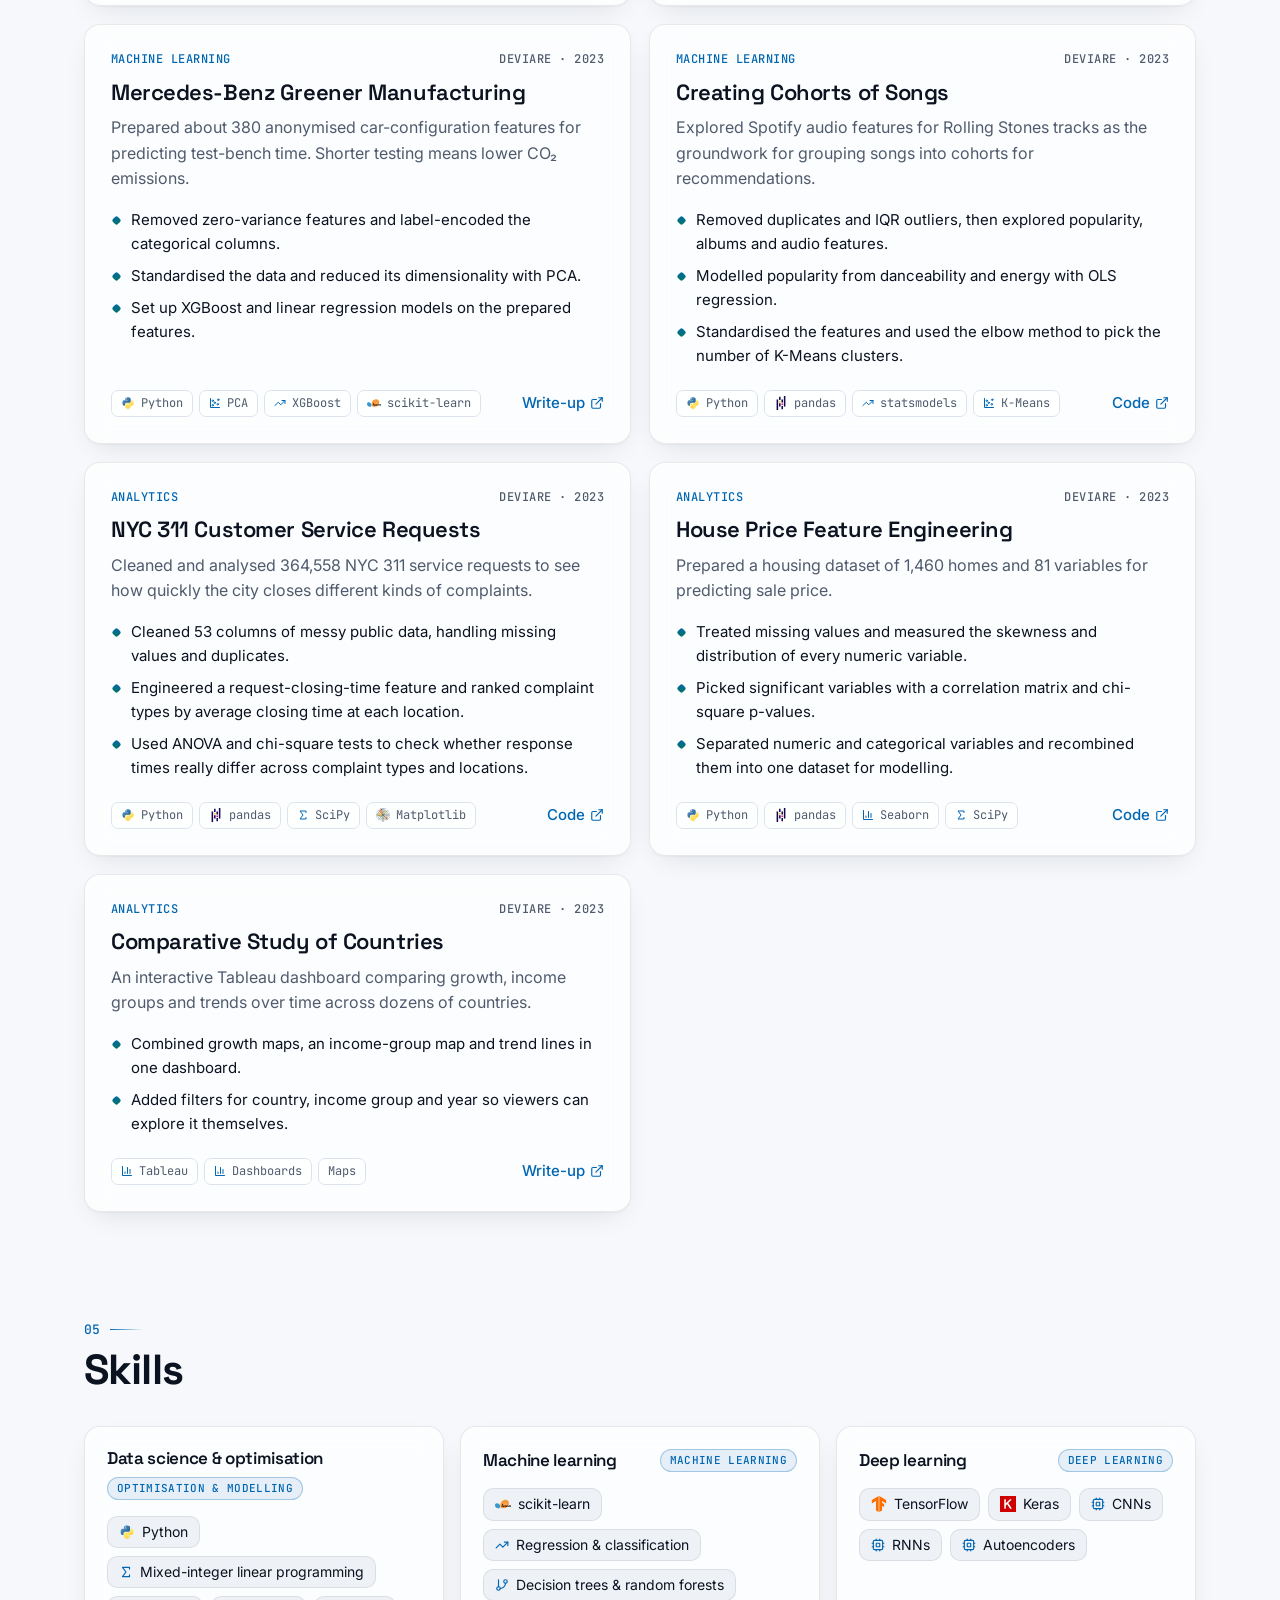
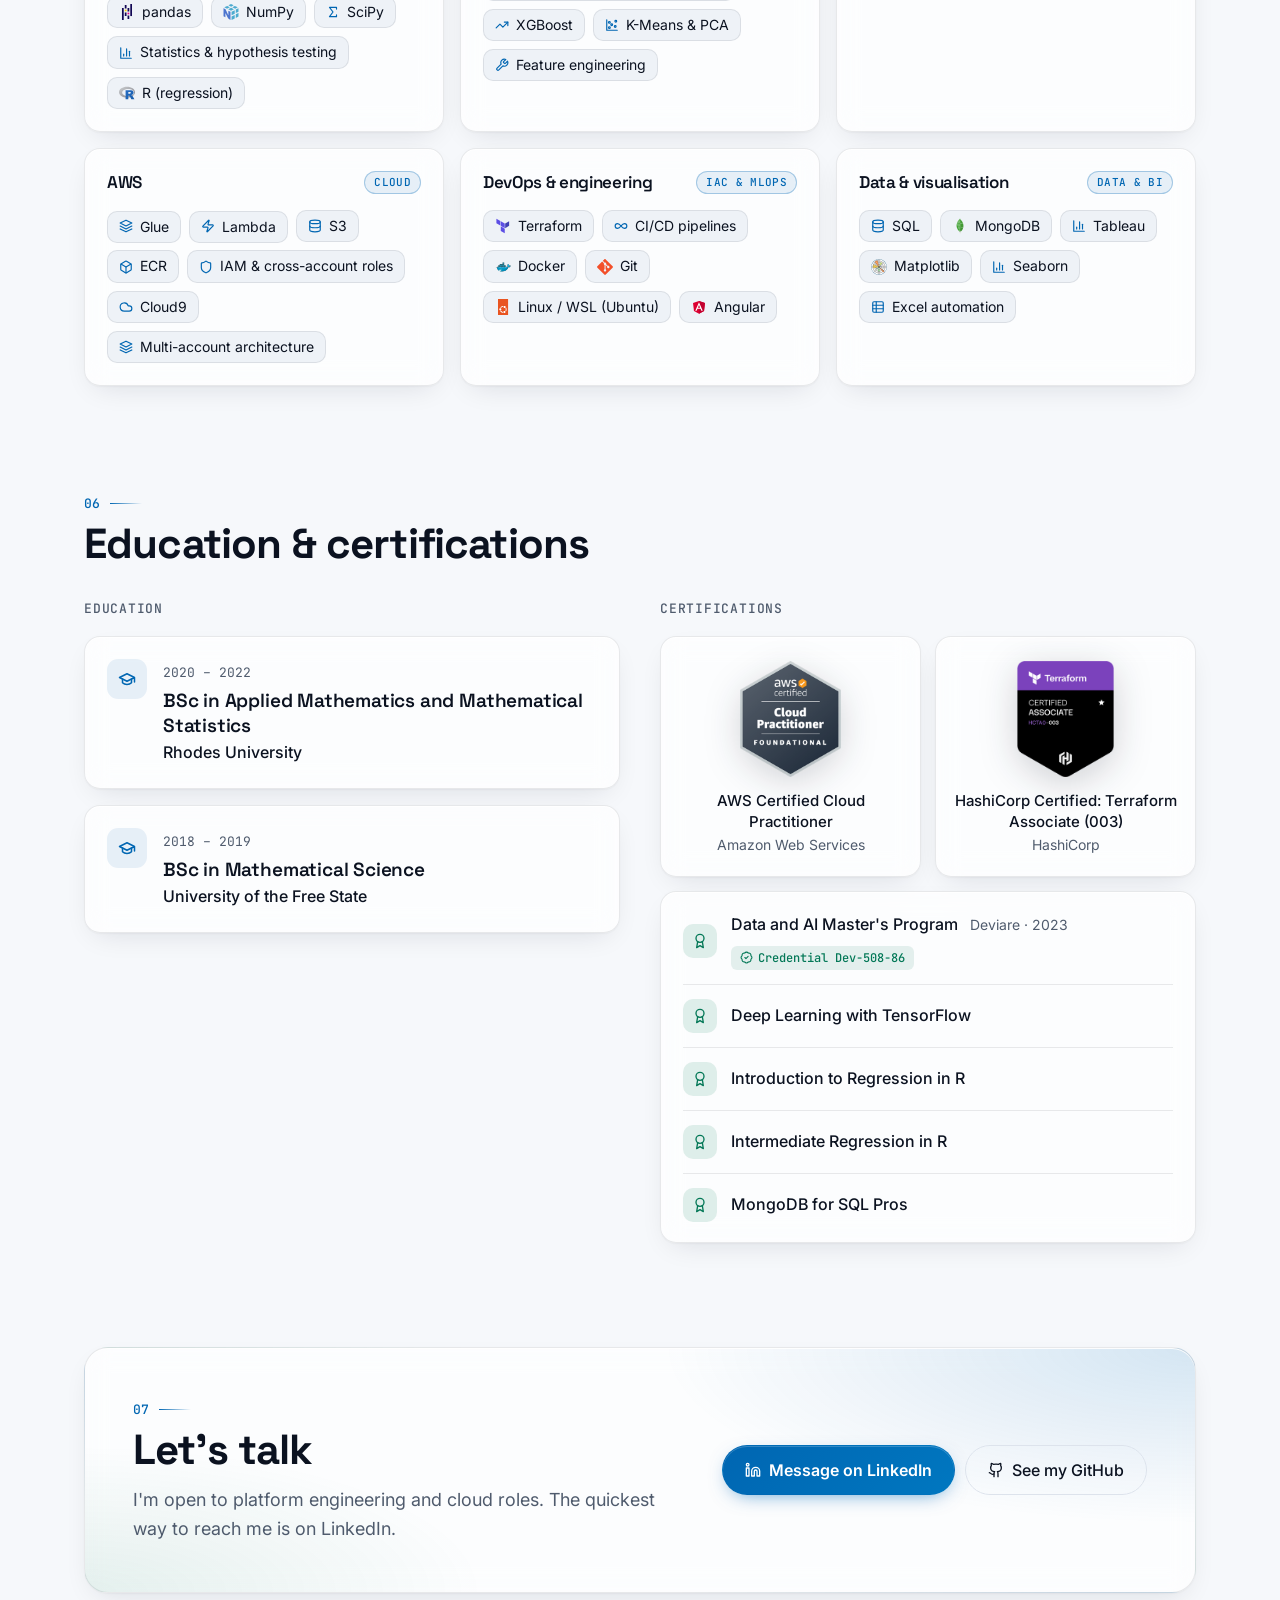
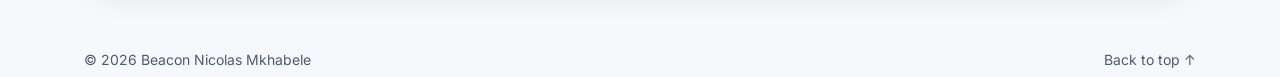
==== commit 5712e6ad: "Show AWS and Terraform certification badges Add the AWS Certified Cloud Practitioner and HashiCorp T" ====
--- a/index.html
+++ b/index.html
@@ -110,6 +110,7 @@
               <a class="btn btn-ghost" data-resume hidden download><span data-icon="download"></span>CV</a>
             </div>
             <p class="sr-only" aria-live="polite" data-copy-status></p>
+            <div class="hero-badges" data-render="hero-badges" hidden></div>
           </div>
 
           <figure class="lab glass" aria-label="Interactive demos">
@@ -239,6 +240,7 @@
           </div>
           <div>
             <h3 class="col-title">Certifications</h3>
+            <div class="cert-badges" data-render="cert-badges" hidden></div>
             <ul class="certs glass" data-render="certifications"></ul>
           </div>
         </div>
--- a/css/style.css
+++ b/css/style.css
@@ -2275,6 +2275,119 @@
   font-size: 14px;
 }
 
+/* ---------- Certification badges ---------- */
+.hero-badges {
+  display: flex;
+  flex-wrap: wrap;
+  align-items: center;
+  gap: 12px;
+  margin-top: 24px;
+}
+
+.hero-badges-label {
+  color: var(--muted);
+  font: 500 12px/1 var(--font-mono);
+  letter-spacing: 0.08em;
+  text-transform: uppercase;
+}
+
+.hero-badge {
+  display: block;
+  border-radius: 10px;
+  transition: transform 0.2s var(--ease);
+}
+
+.hero-badge:hover {
+  transform: translateY(-2px);
+}
+
+.hero-badge img {
+  display: block;
+  width: auto;
+  height: 54px;
+  filter: drop-shadow(0 4px 10px rgba(15, 23, 42, 0.18));
+}
+
+.cert-badges {
+  display: grid;
+  grid-template-columns: repeat(2, minmax(0, 1fr));
+  gap: 14px;
+  margin-bottom: 14px;
+}
+
+.cert-badge {
+  display: flex;
+  flex-direction: column;
+  align-items: center;
+  gap: 14px;
+  margin: 0;
+  padding: 24px 16px 20px;
+  border-radius: var(--radius);
+  text-align: center;
+}
+
+.cert-badge img {
+  display: block;
+  width: auto;
+  height: 116px;
+  filter: drop-shadow(0 8px 18px rgba(15, 23, 42, 0.2));
+  transition: transform 0.25s var(--ease);
+}
+
+.cert-badge:hover img {
+  transform: translateY(-3px) scale(1.02);
+}
+
+.cert-badge figcaption {
+  display: grid;
+  justify-items: center;
+  gap: 2px;
+}
+
+.cert-badge .cert-title {
+  font-size: 15px;
+  line-height: 1.35;
+}
+
+.cert-verify {
+  display: inline-flex;
+  align-items: center;
+  gap: 5px;
+  margin-top: 8px;
+  padding: 3px 10px;
+  border-radius: 6px;
+  background: color-mix(in srgb, var(--emerald) 10%, transparent);
+  color: var(--emerald);
+  font: 500 12px/1.5 var(--font-mono);
+  text-decoration: none;
+}
+
+.cert-verify:hover {
+  background: color-mix(in srgb, var(--emerald) 16%, transparent);
+}
+
+@media (max-width: 420px) {
+  .cert-badges {
+    gap: 10px;
+  }
+  .cert-badge {
+    padding: 18px 10px 16px;
+  }
+  .cert-badge img {
+    height: 92px;
+  }
+  .cert-badge .cert-title {
+    font-size: 14px;
+  }
+}
+
+@media (prefers-reduced-motion: reduce) {
+  .hero-badge,
+  .cert-badge img {
+    transition: none;
+  }
+}
+
 /* ==========================================================
    Contact + footer
    ========================================================== */
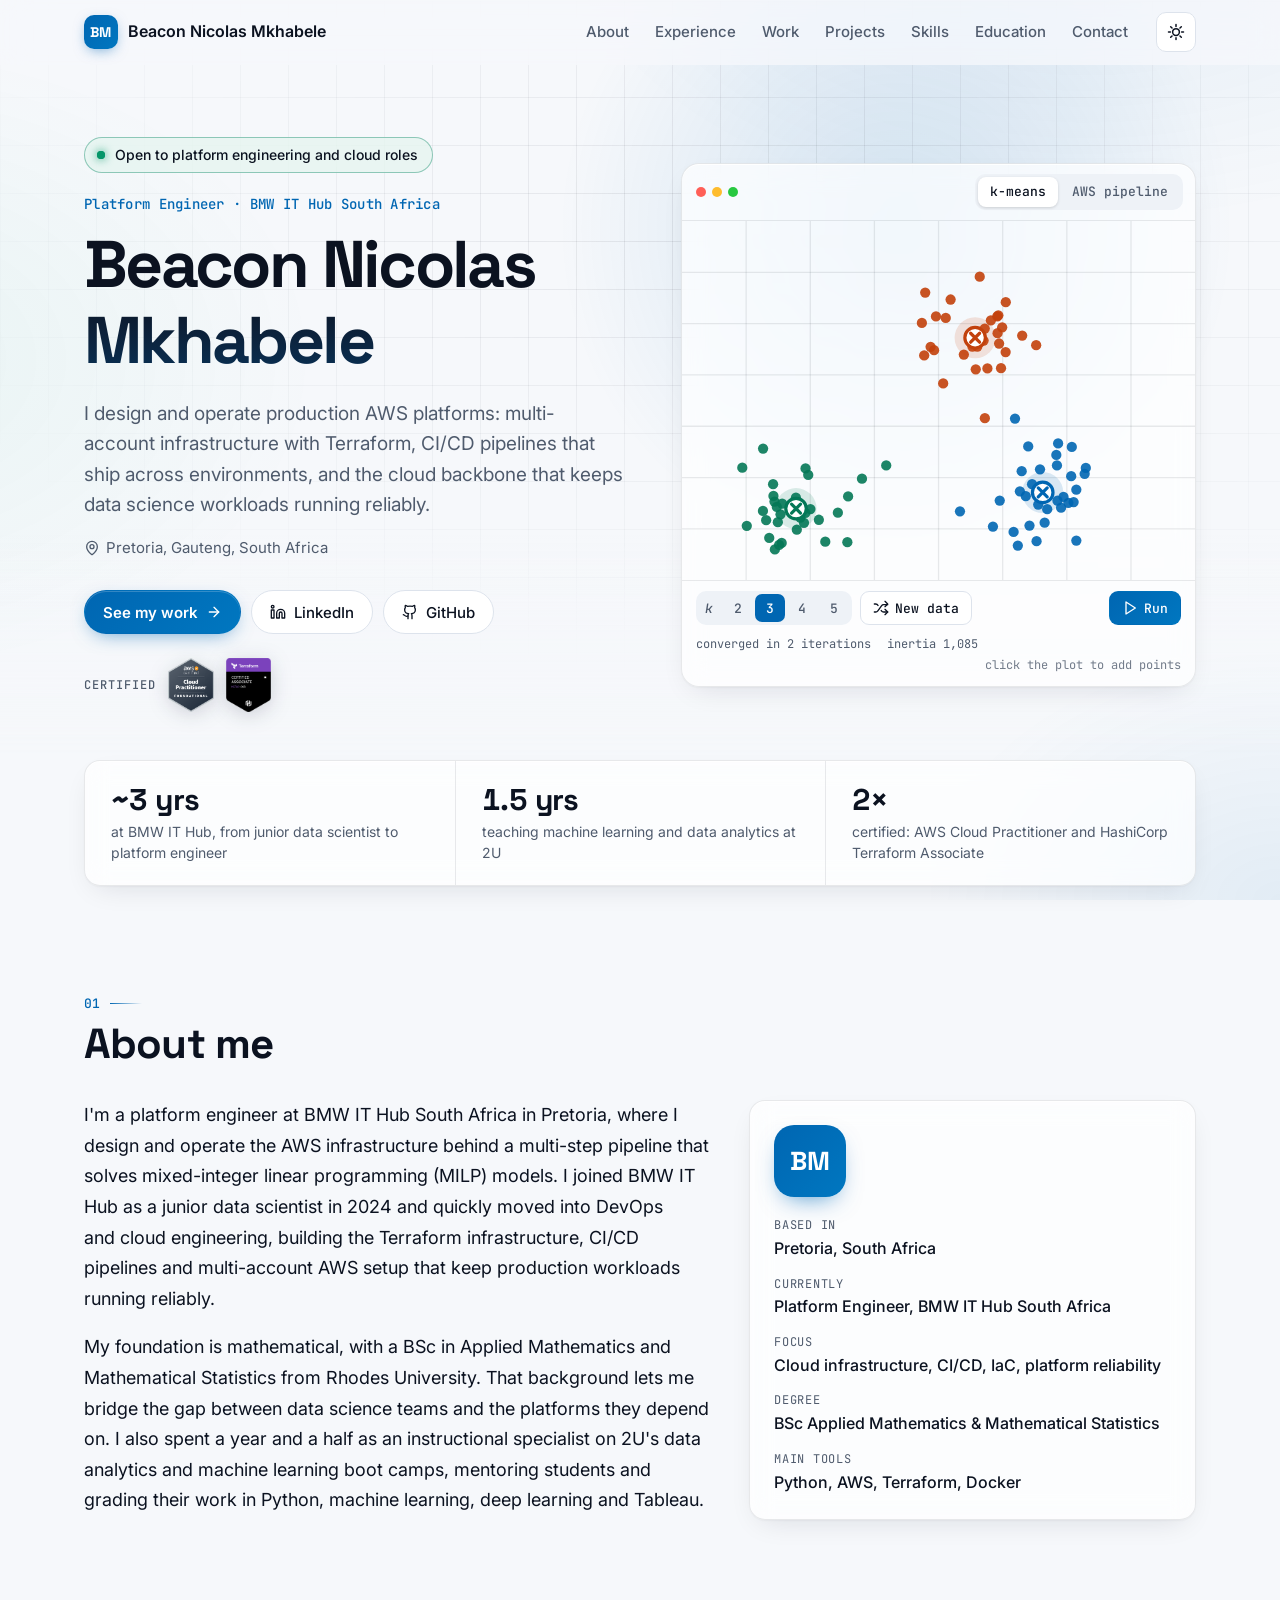
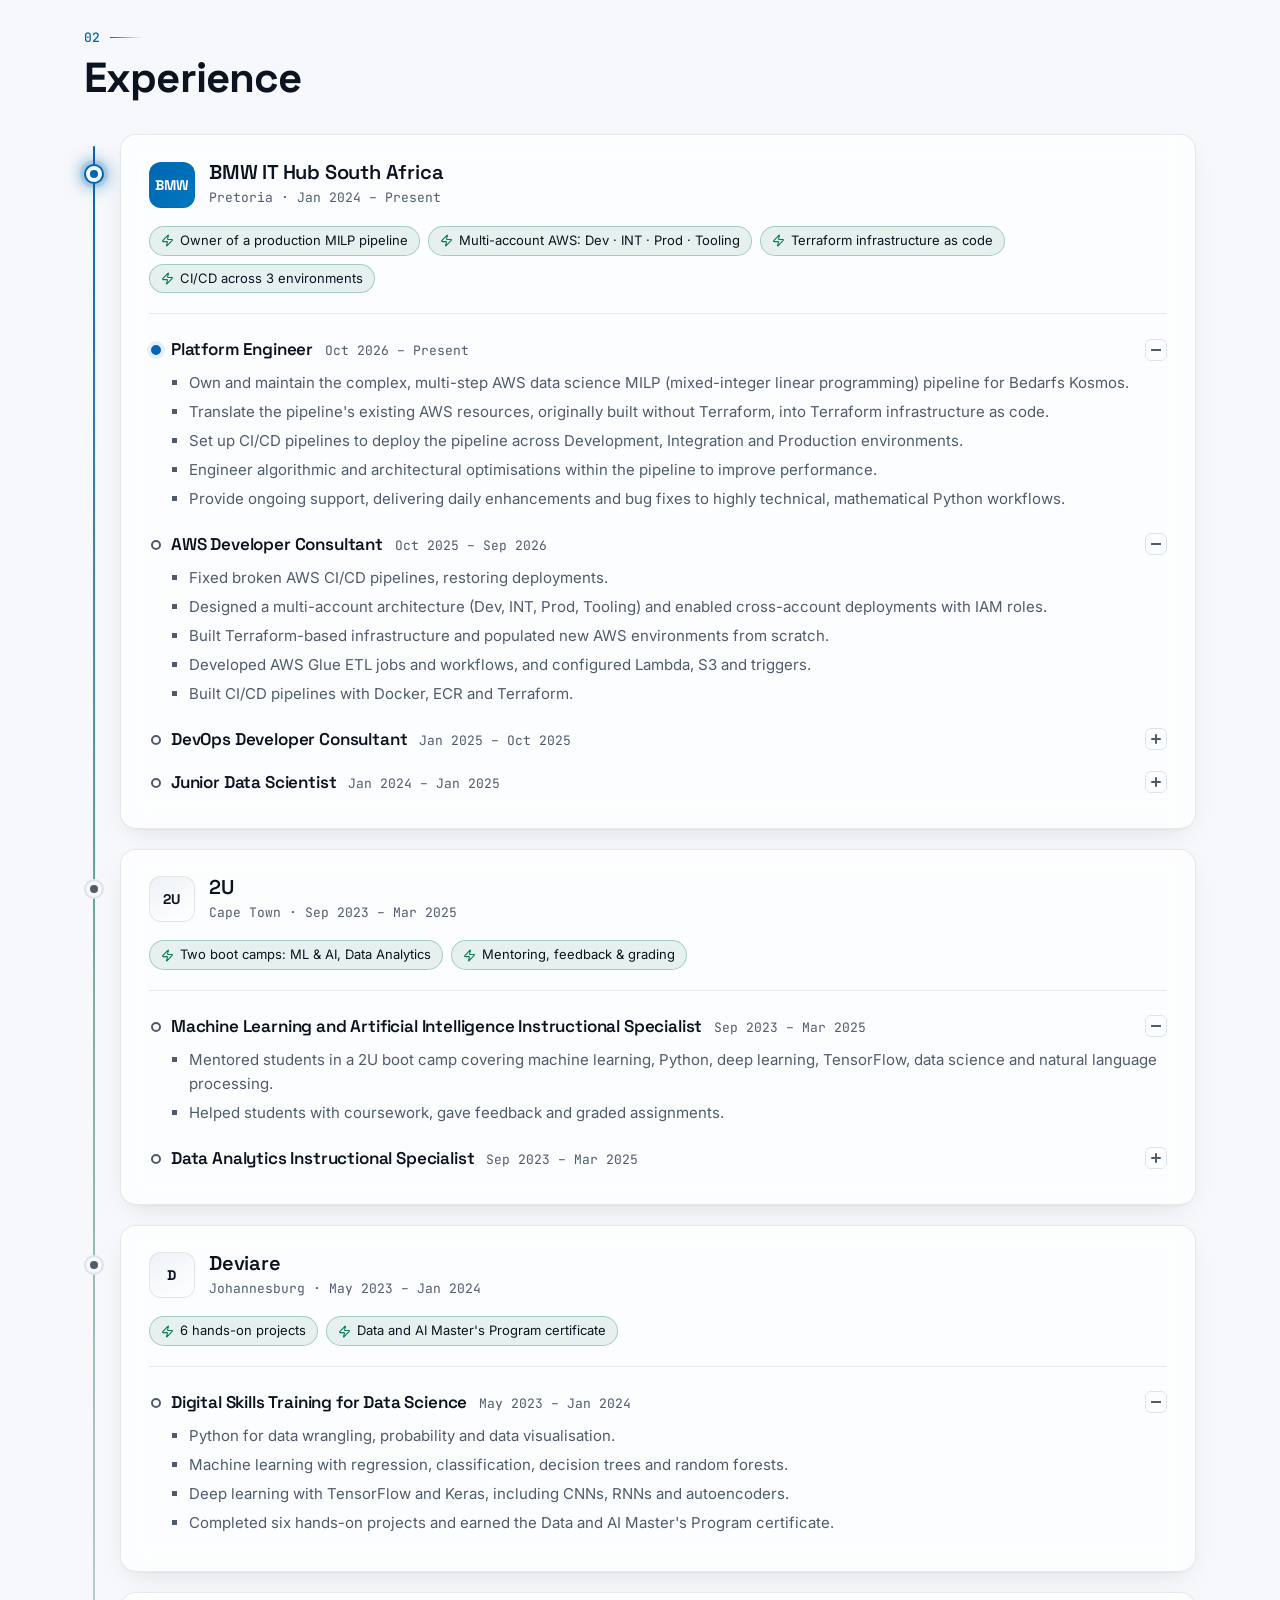
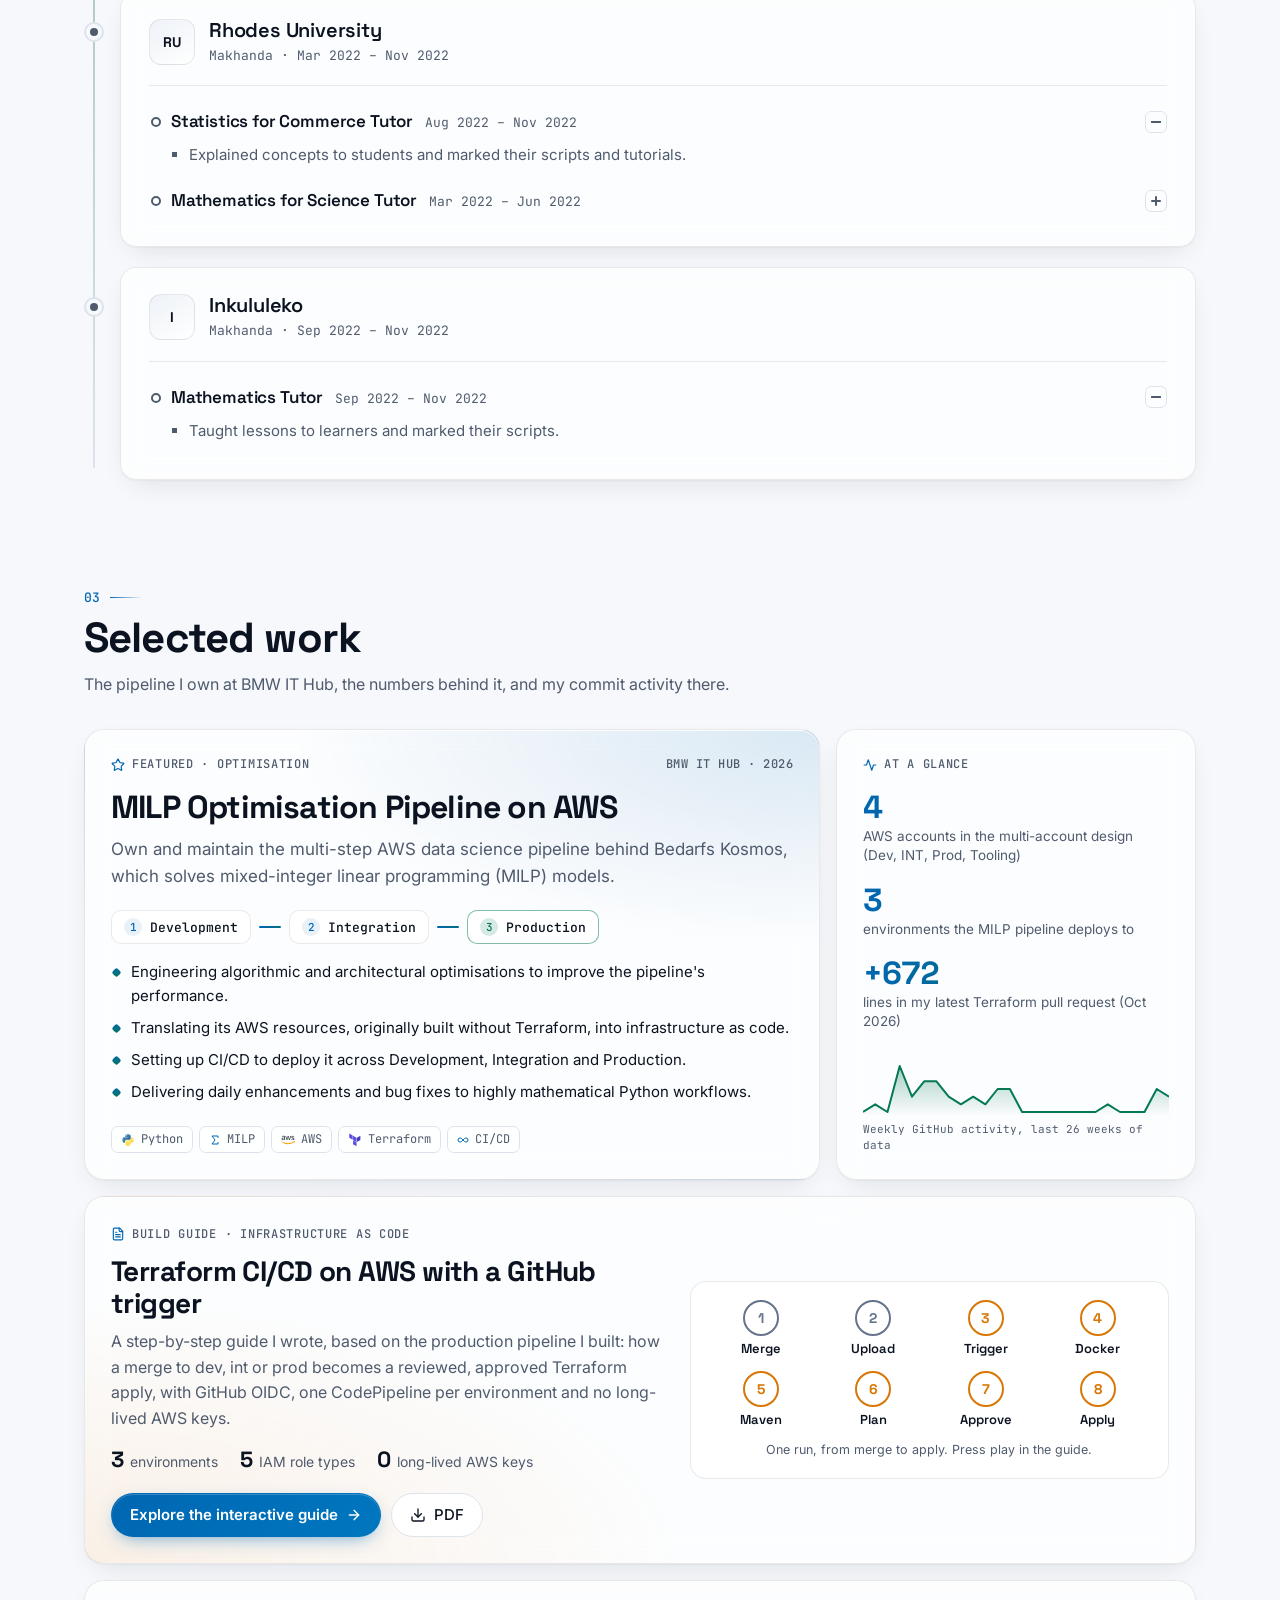
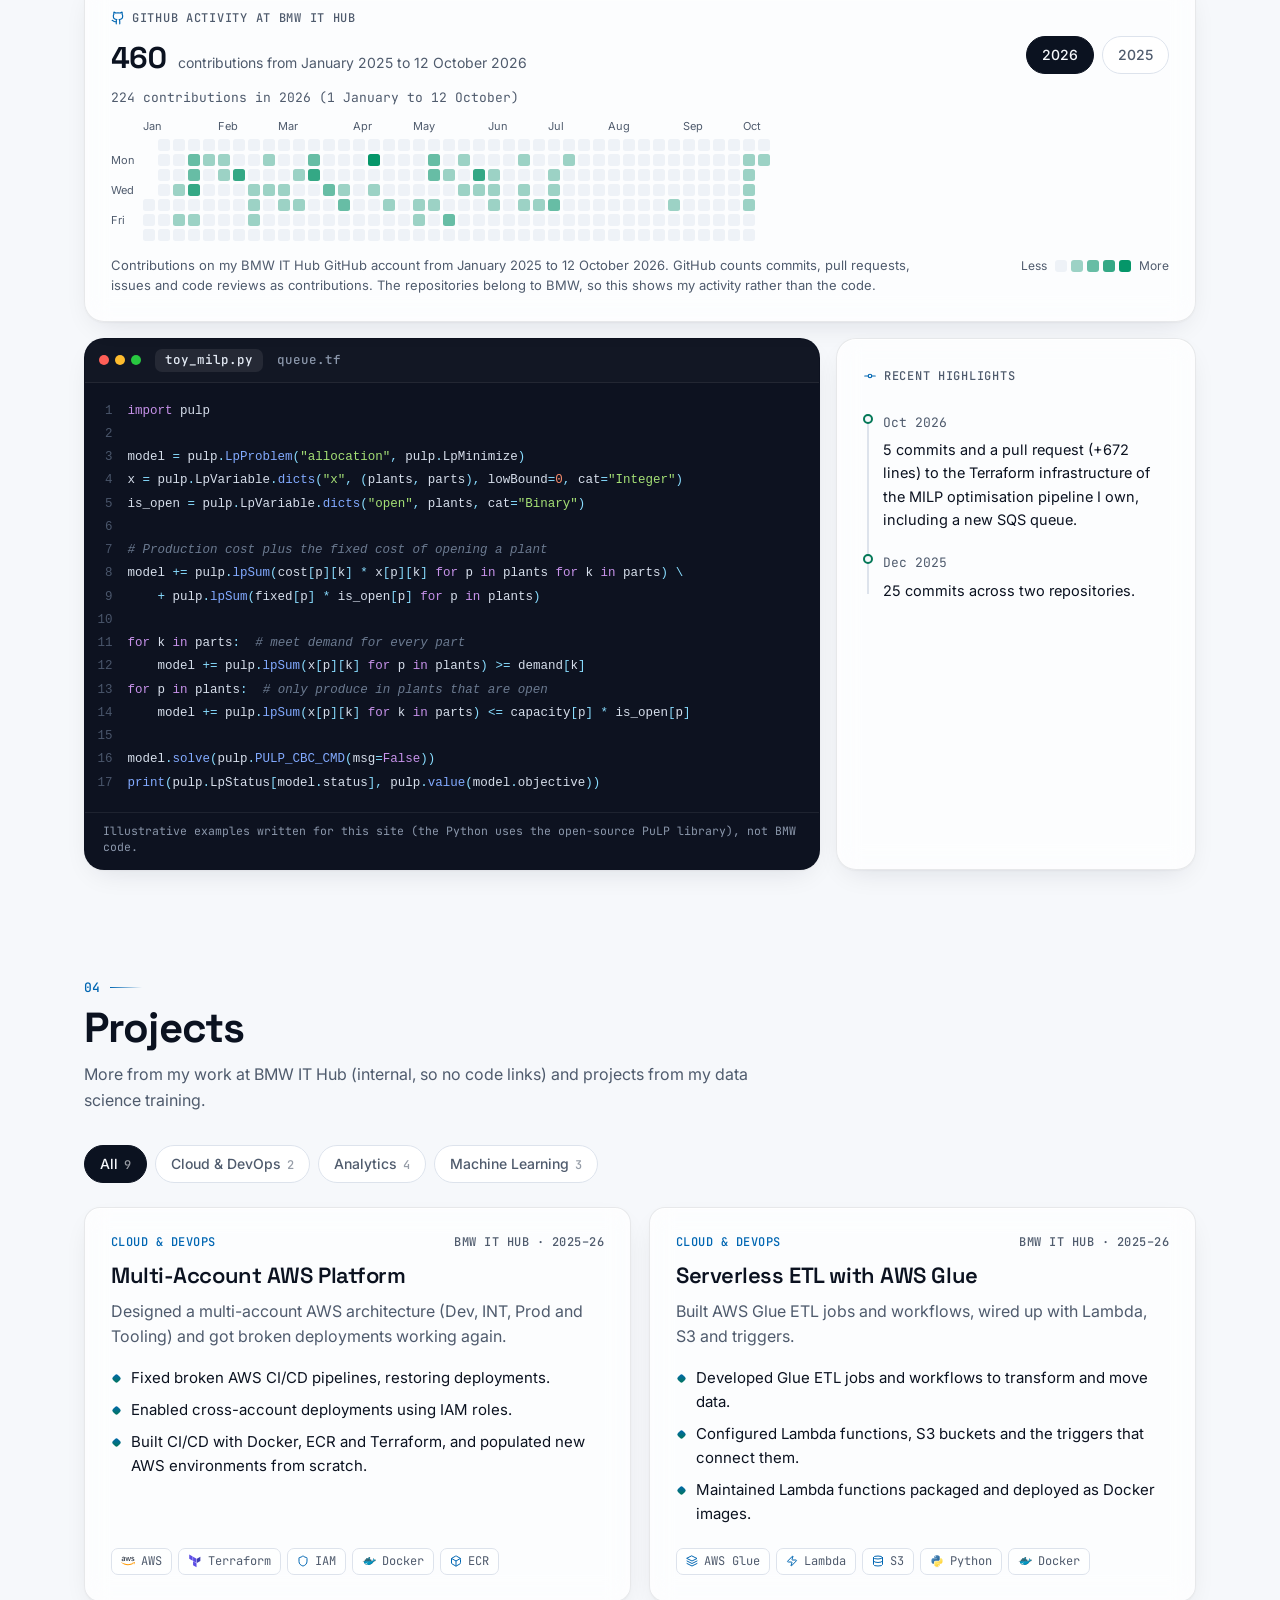
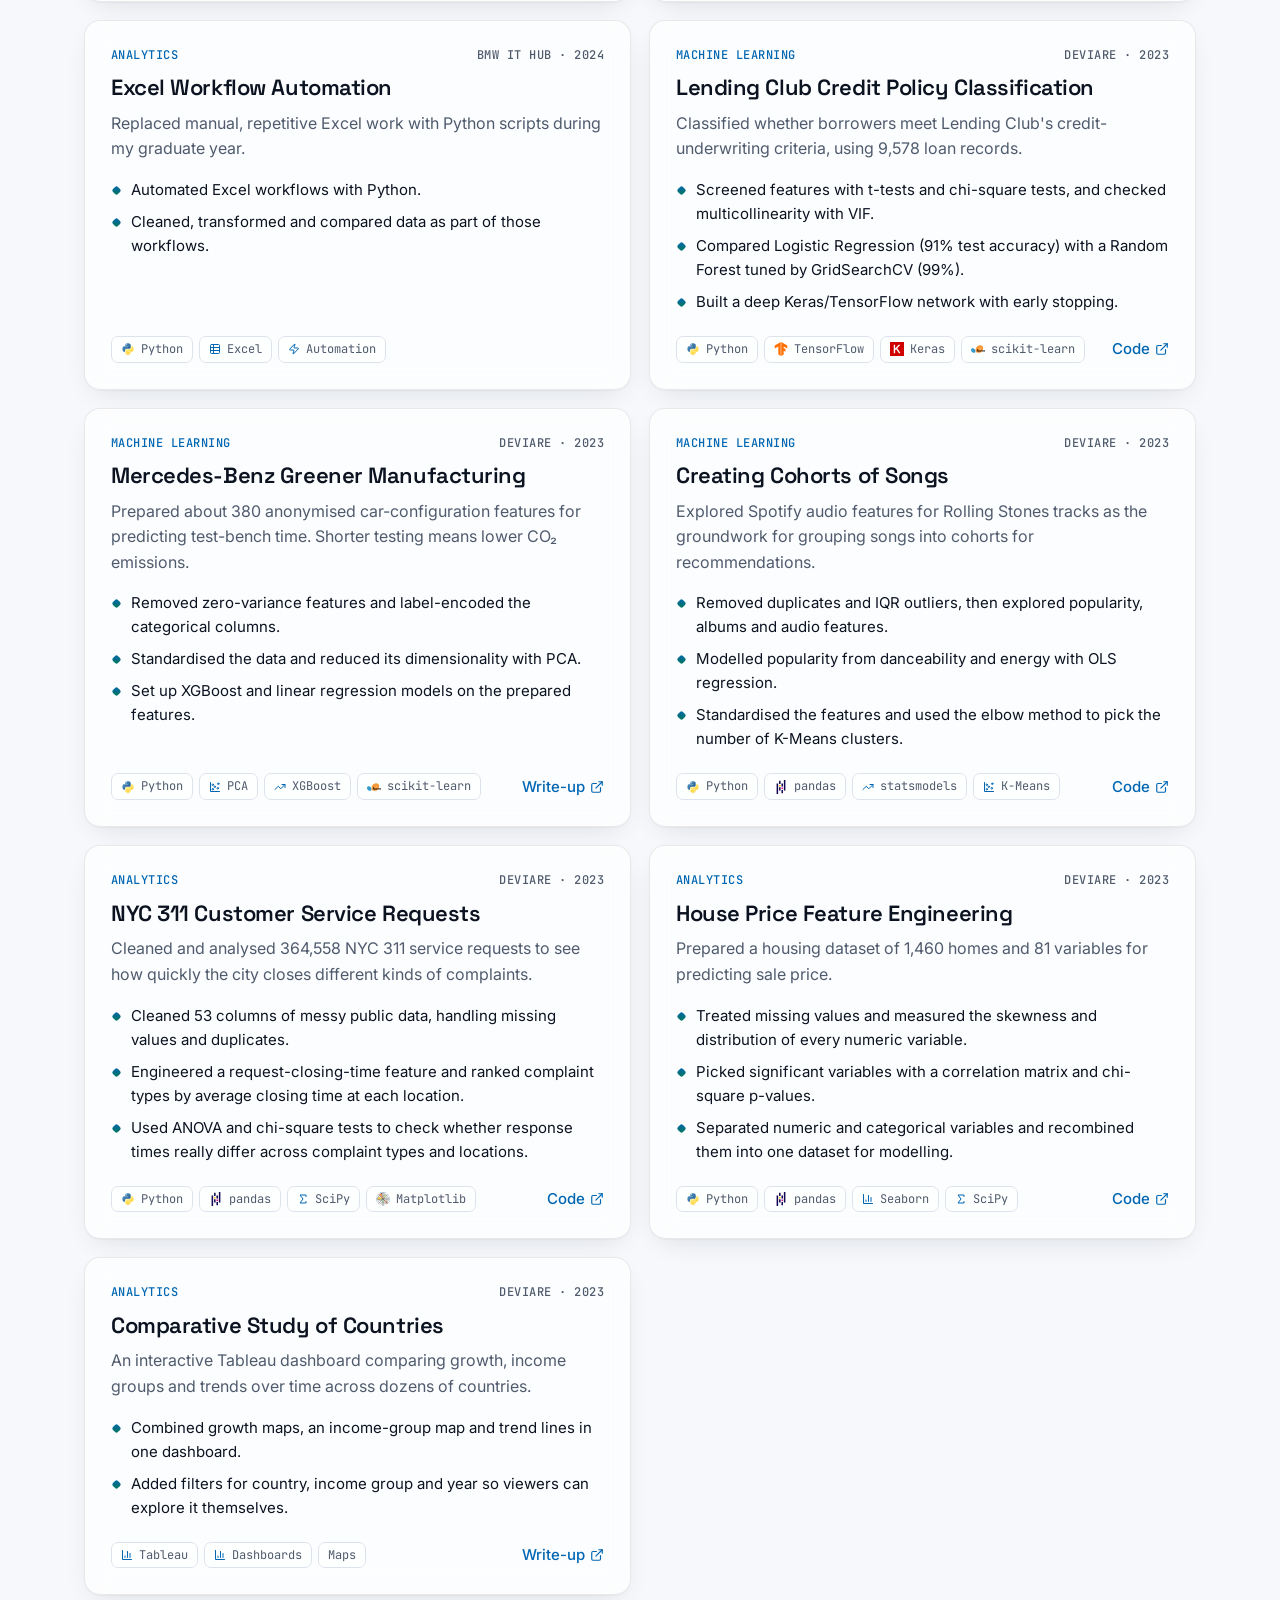
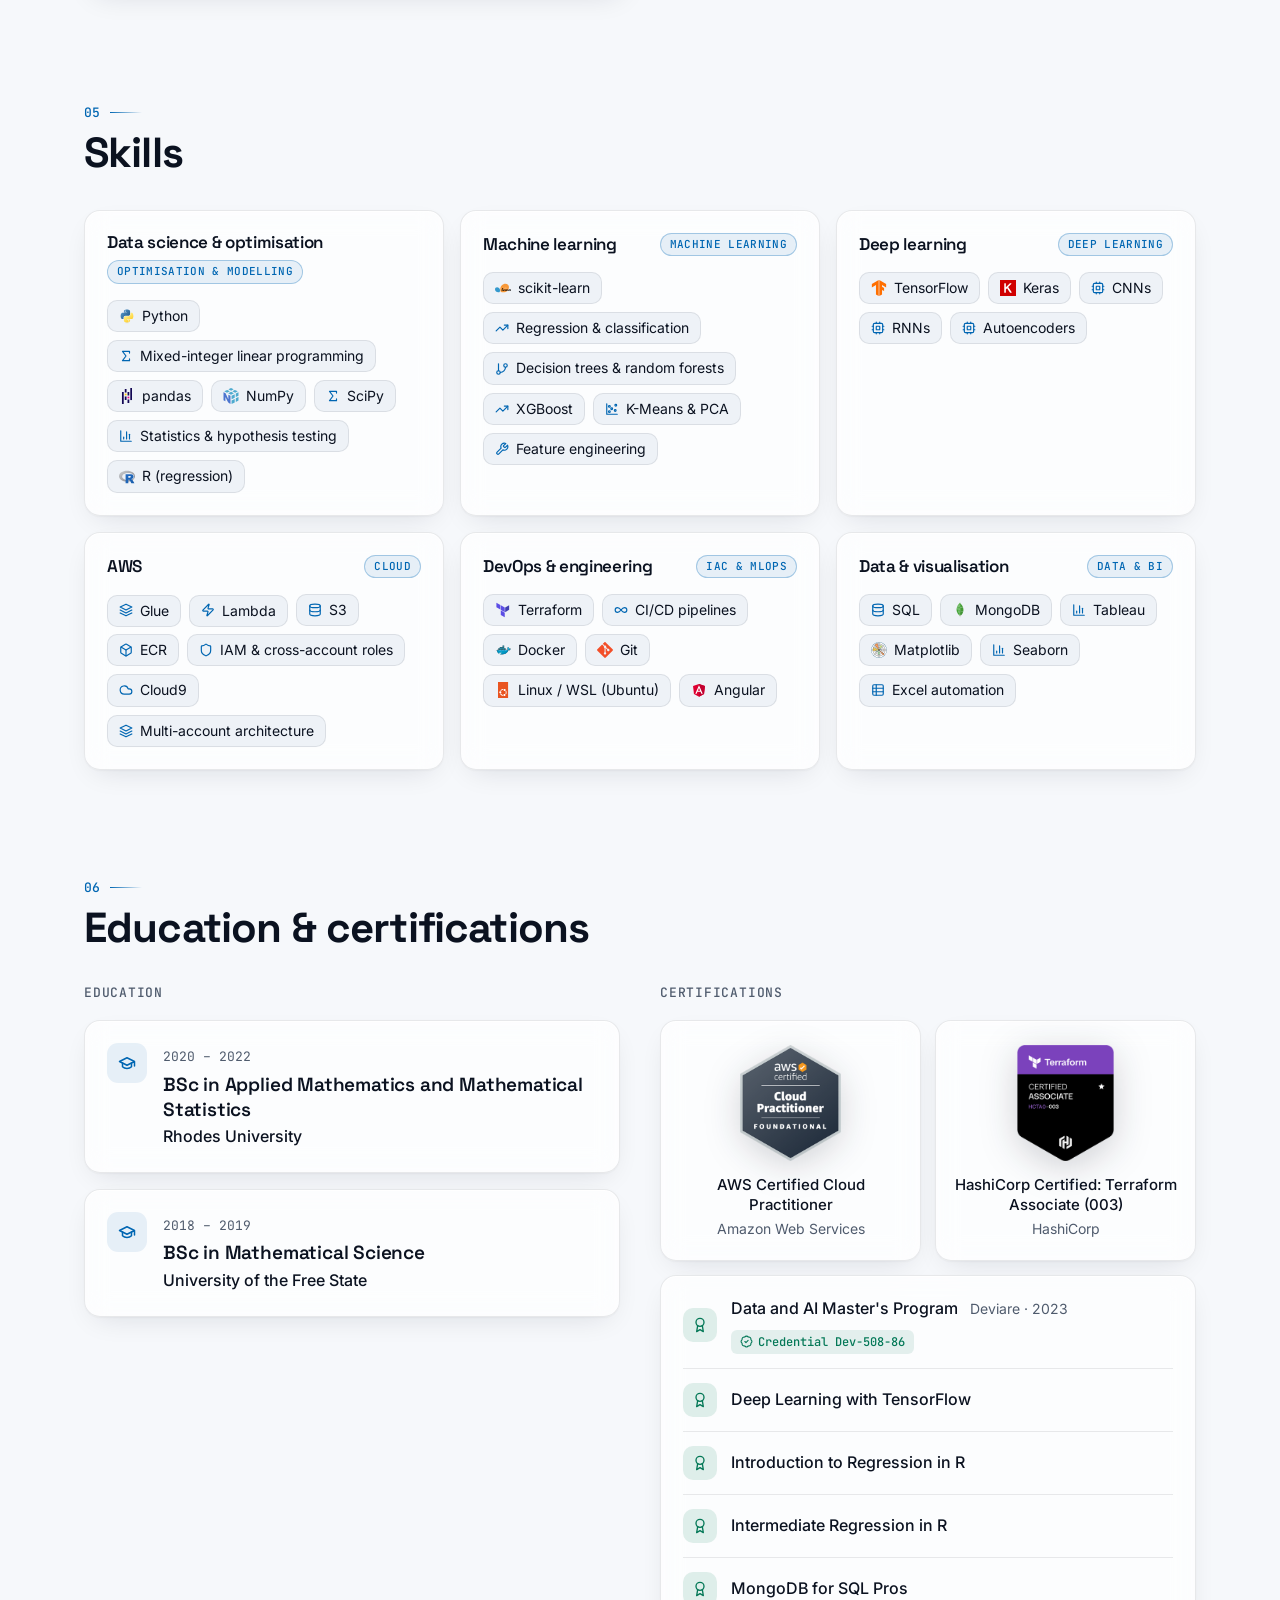
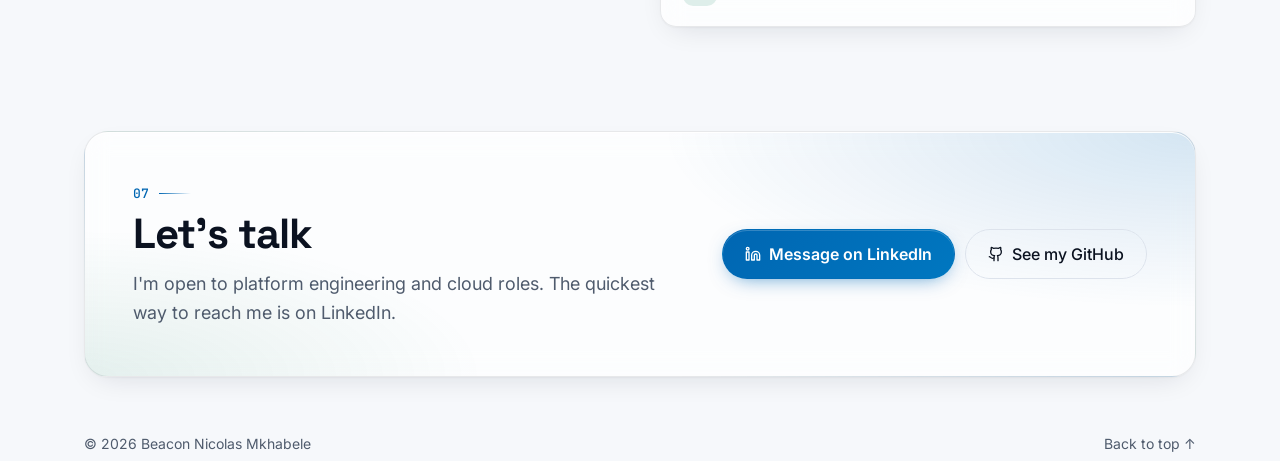
==== commit 0ea2ff3b: "Add interactive Terraform CI/CD build guide New page at cicd/ turns the Terraform CI/CD on AWS build" ====
--- a/index.html
+++ b/index.html
@@ -204,6 +204,7 @@
         <div class="bento">
           <article class="tile tile-featured glass" data-render="featured"></article>
           <div class="tile tile-telemetry glass" data-render="telemetry"></div>
+          <article class="tile tile-guide glass" data-render="guide" hidden></article>
           <div class="tile tile-activity glass" id="activity" data-render="activity"></div>
           <div class="tile tile-terminal" data-render="terminal"></div>
           <div class="tile tile-commits glass" data-render="commits"></div>
--- a/css/style.css
+++ b/css/style.css
@@ -1465,6 +1465,170 @@
   grid-column: span 2;
 }
 
+/* Build guide tile: links to the interactive guide in cicd/ */
+.tile-guide {
+  grid-column: span 6;
+  display: grid;
+  grid-template-columns: minmax(0, 1.15fr) minmax(0, 1fr);
+  gap: 28px;
+  align-items: center;
+  background:
+    radial-gradient(90% 120% at 0% 100%, color-mix(in srgb, #d97706 10%, transparent), transparent 60%),
+    var(--glass);
+}
+
+.guide-title {
+  margin-top: 6px;
+  font-size: clamp(22px, 2.6vw, 28px);
+  font-weight: 700;
+  letter-spacing: -0.02em;
+}
+
+.guide-summary {
+  max-width: 40em;
+  margin-top: 10px;
+  color: var(--muted);
+  font-size: 16px;
+}
+
+.guide-stats {
+  display: flex;
+  flex-wrap: wrap;
+  gap: 8px 22px;
+  margin: 16px 0 0;
+  padding: 0;
+  list-style: none;
+}
+
+.guide-stats li {
+  display: flex;
+  align-items: baseline;
+  gap: 6px;
+  color: var(--muted);
+  font-size: 14px;
+}
+
+.guide-stats strong {
+  color: var(--text);
+  font: 700 22px/1 var(--font-display);
+}
+
+.guide-actions {
+  display: flex;
+  flex-wrap: wrap;
+  gap: 10px;
+  margin-top: 20px;
+}
+
+.guide-visual {
+  display: grid;
+  gap: 12px;
+  padding: 18px;
+  border: 1px solid var(--glass-border);
+  border-radius: var(--radius);
+  background: var(--surface);
+  color: var(--text);
+  text-decoration: none;
+  transition: border-color 0.2s var(--ease), transform 0.2s var(--ease);
+}
+
+.guide-visual:hover {
+  border-color: color-mix(in srgb, #d97706 45%, var(--glass-border));
+  transform: translateY(-2px);
+}
+
+.guide-steps {
+  display: grid;
+  grid-template-columns: repeat(4, minmax(0, 1fr));
+  gap: 14px 8px;
+  margin: 0;
+  padding: 0;
+  list-style: none;
+}
+
+.guide-steps li {
+  --gs: #d97706;
+  display: grid;
+  justify-items: center;
+  gap: 5px;
+  text-align: center;
+}
+
+.guide-steps li.gs-github {
+  --gs: #64748b;
+}
+
+:root[data-theme="dark"] .guide-steps li {
+  --gs: #f59e0b;
+}
+
+:root[data-theme="dark"] .guide-steps li.gs-github {
+  --gs: #94a3b8;
+}
+
+@media (prefers-color-scheme: dark) {
+  :root:not([data-theme="light"]) .guide-steps li {
+    --gs: #f59e0b;
+  }
+  :root:not([data-theme="light"]) .guide-steps li.gs-github {
+    --gs: #94a3b8;
+  }
+}
+
+.gs-num {
+  display: grid;
+  place-items: center;
+  width: 36px;
+  height: 36px;
+  border: 2px solid var(--gs);
+  border-radius: 50%;
+  color: var(--gs);
+  font: 700 14px/1 var(--font-display);
+  animation: gs-pulse 6.4s var(--ease) infinite;
+  animation-delay: calc(var(--i) * 0.8s);
+}
+
+.gs-name {
+  font: 600 13px/1.2 var(--font-display);
+}
+
+@keyframes gs-pulse {
+  0%,
+  10% {
+    background: var(--gs);
+    color: #fff;
+    box-shadow: 0 0 0 5px color-mix(in srgb, var(--gs) 22%, transparent);
+  }
+  16%,
+  100% {
+    background: transparent;
+    color: var(--gs);
+    box-shadow: none;
+  }
+}
+
+.guide-visual-caption {
+  margin: 0;
+  color: var(--muted);
+  font-size: 12.5px;
+  text-align: center;
+}
+
+@media (max-width: 860px) {
+  .tile-guide {
+    grid-template-columns: minmax(0, 1fr);
+  }
+}
+
+@media (prefers-reduced-motion: reduce) {
+  .gs-num {
+    animation: none;
+  }
+  .guide-visual {
+    transition: none;
+  }
+}
+
 .tile-label {
   display: inline-flex;
   align-items: center;
